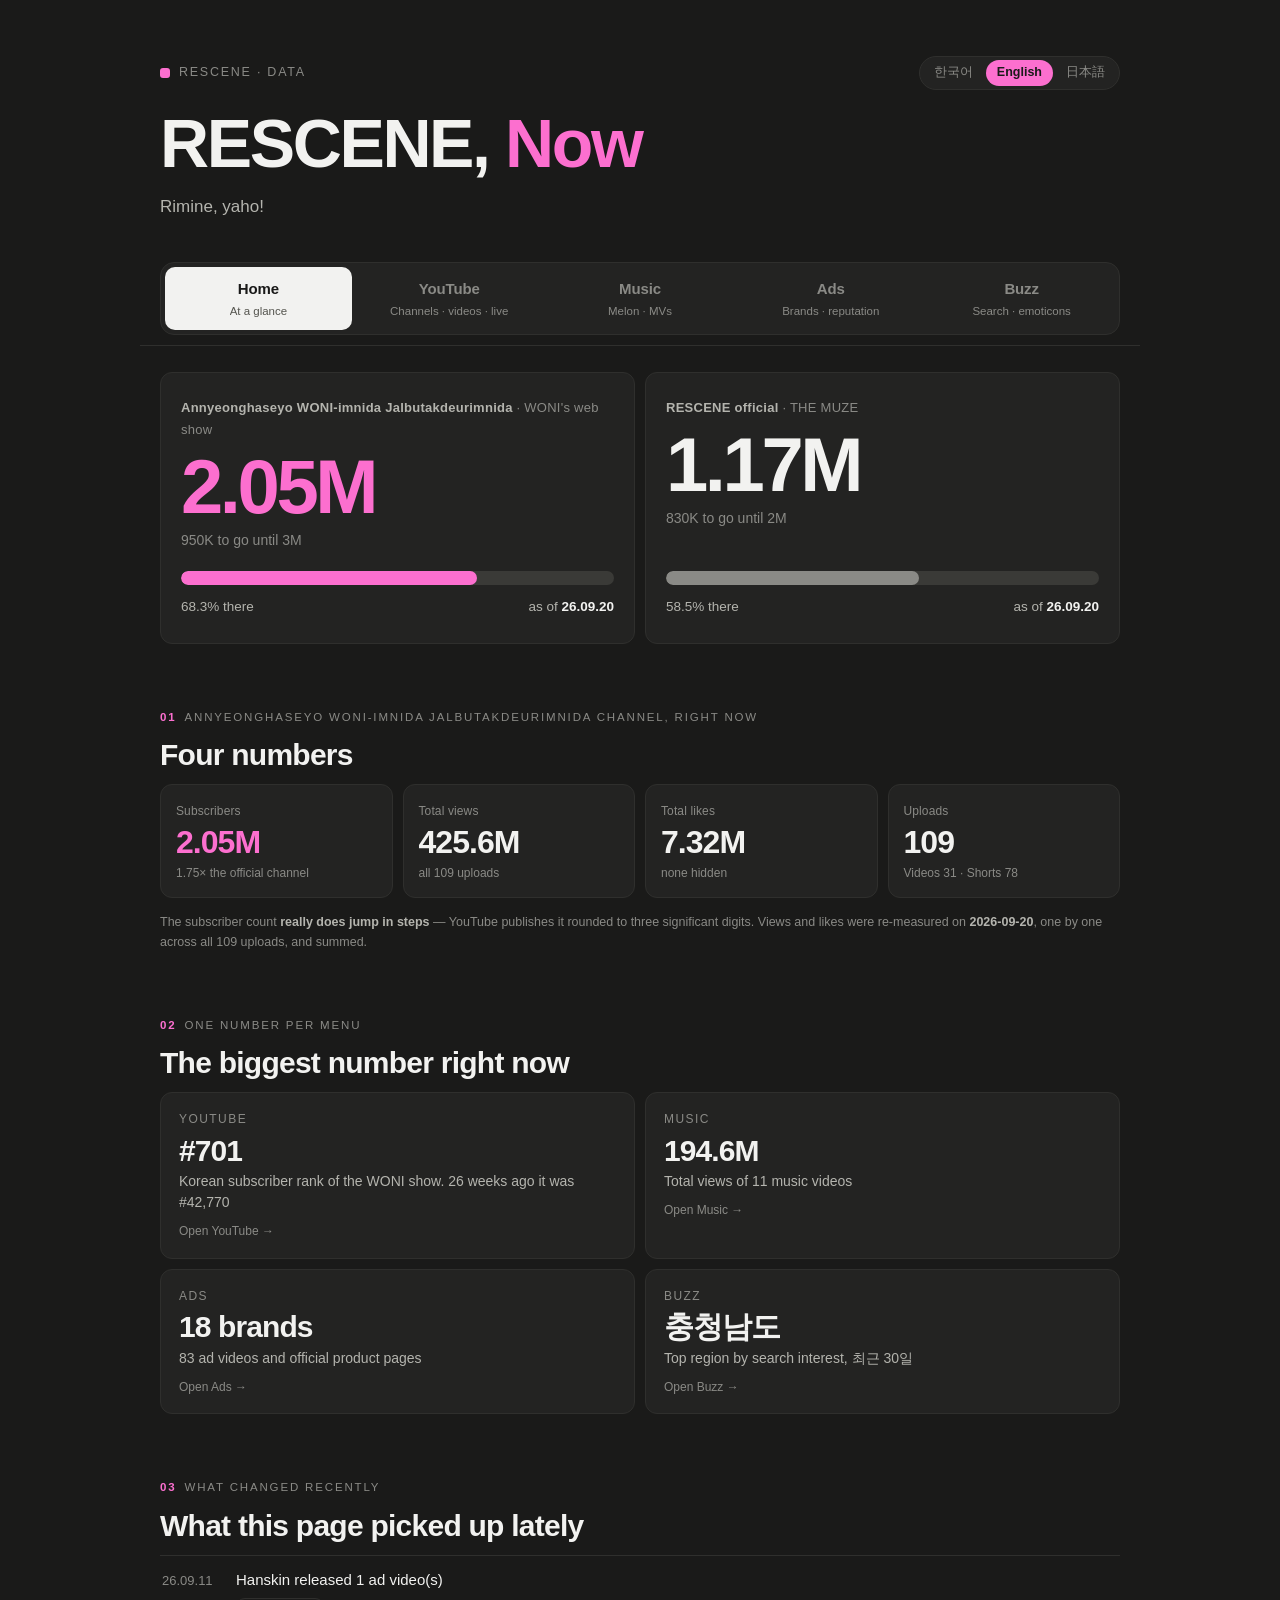
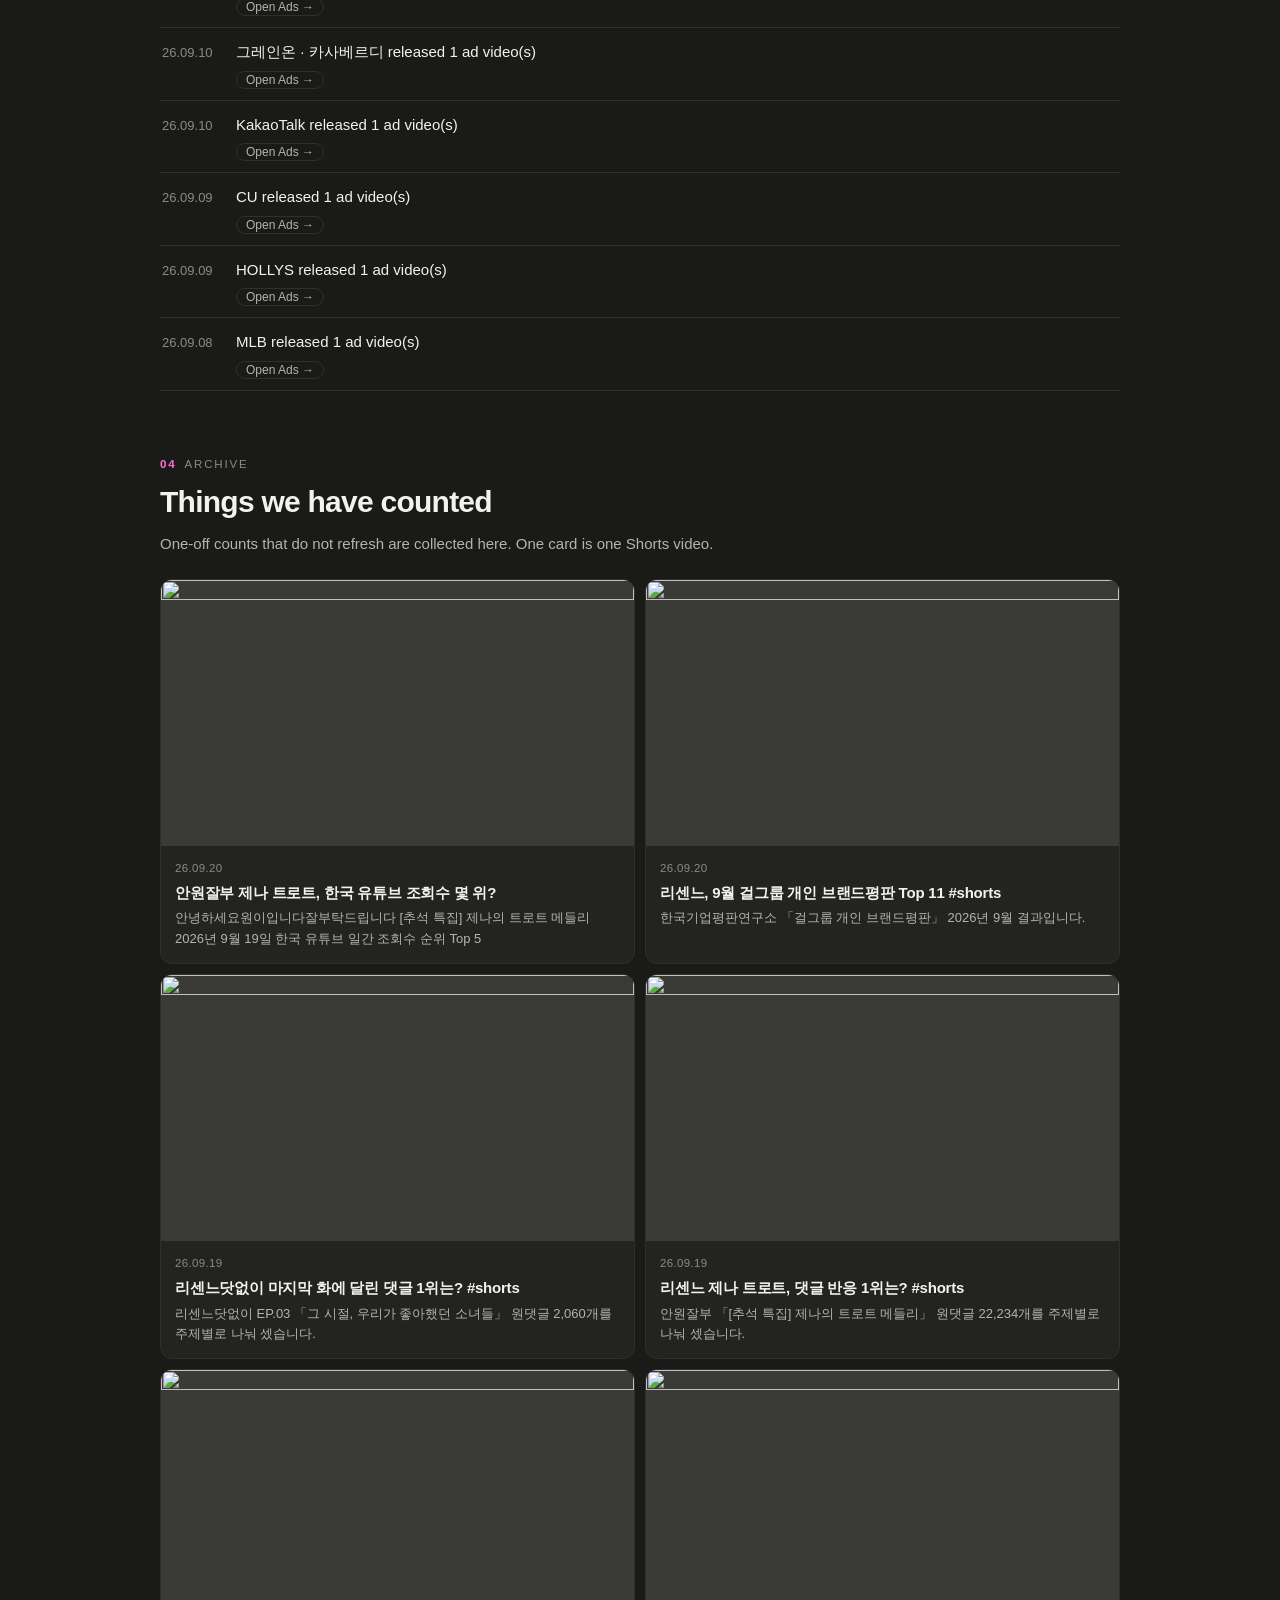
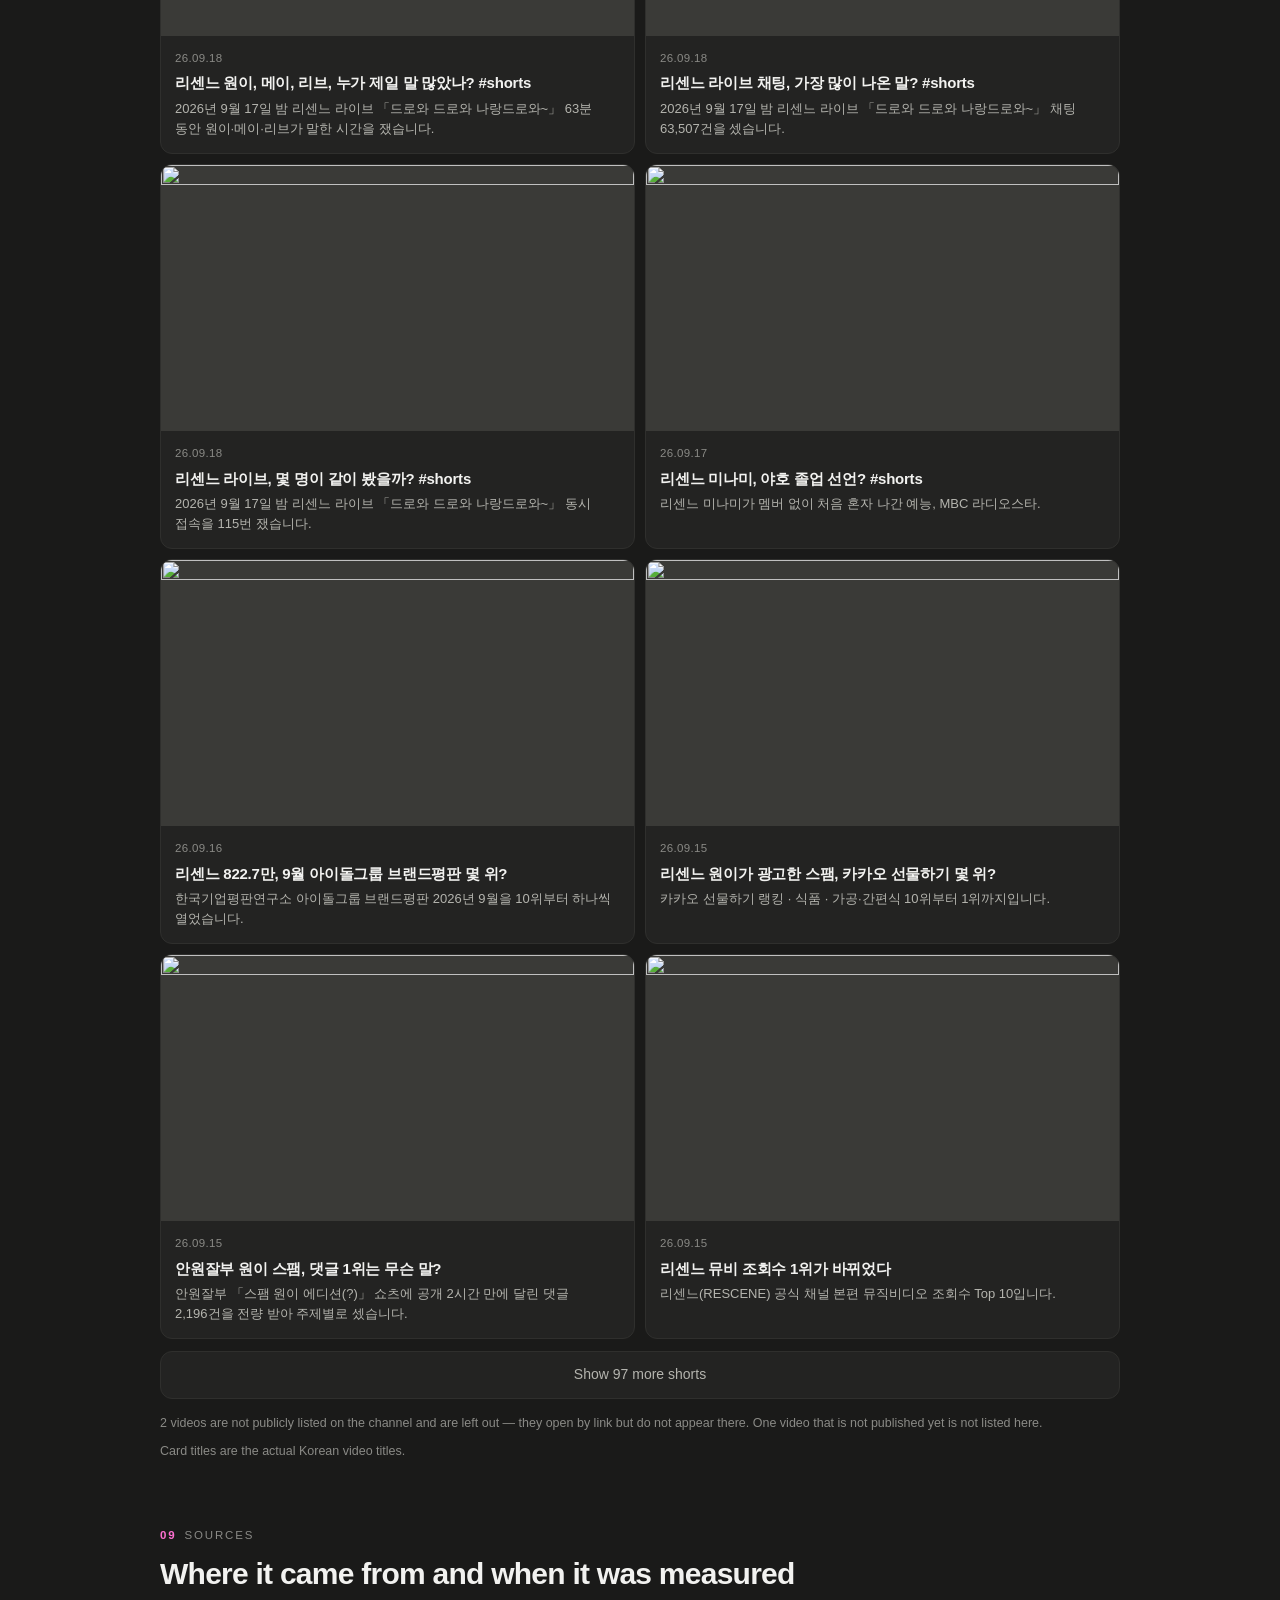
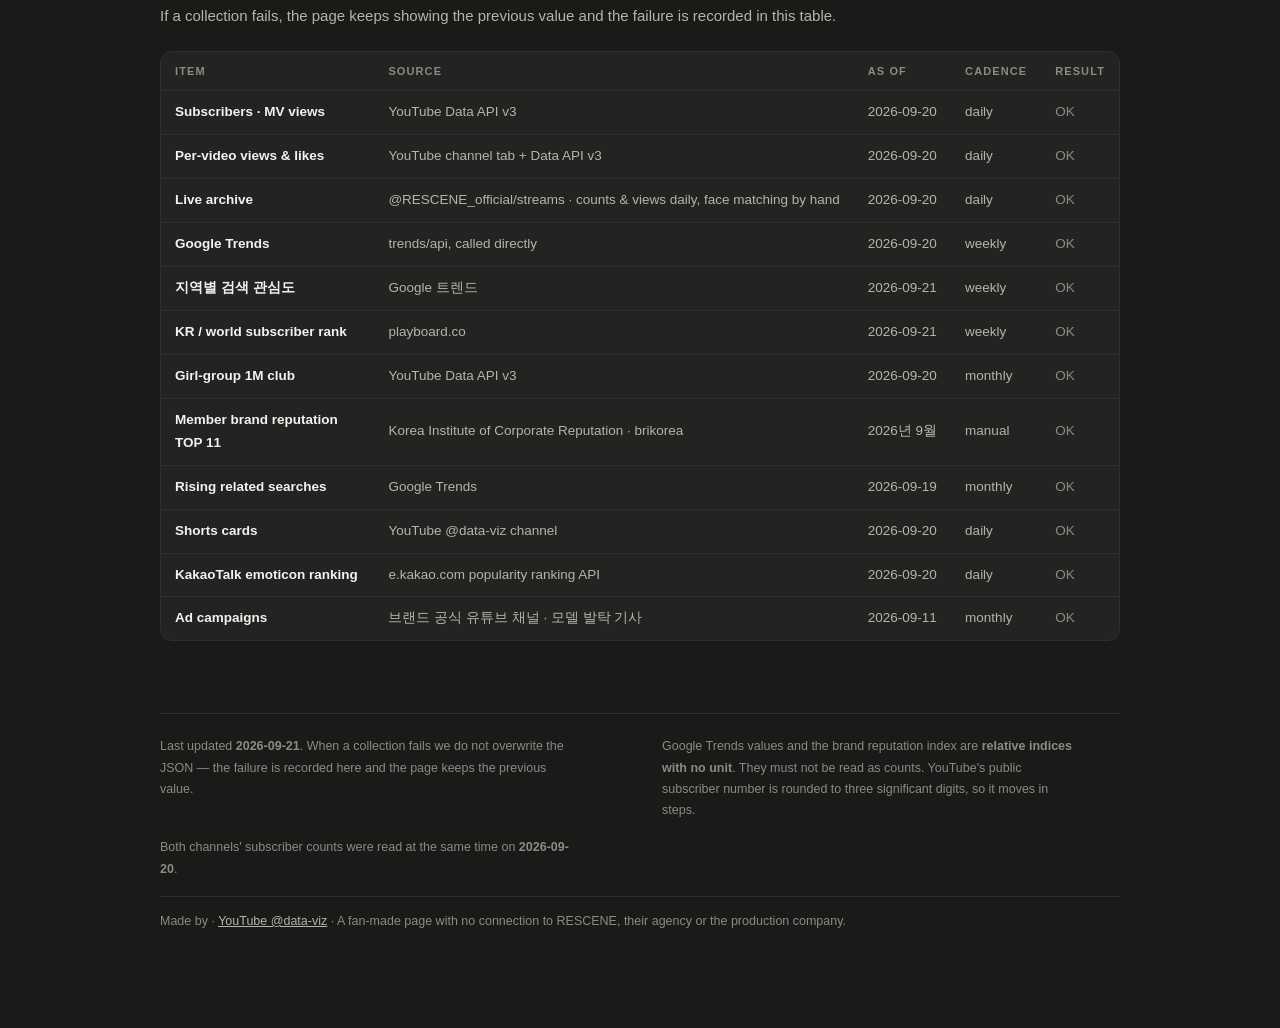
==== index.html @ b51dd613 "data: 구글 트렌드·관련검색어 갱신 · 개인 브랜드평판 9월 TOP 11 - trends 131주 (역주행 2026-05-03 ~ 09-20, 21주) · rank 한국 701" ====
<!doctype html>
<html lang="ko">
<head>
<meta charset="utf-8">
<meta name="viewport" content="width=device-width, initial-scale=1">
<title>리센느, 지금</title>
<!-- 링크로 공유될 때 보이는 카드. 주장을 적으면 무슨 페이지인지 모른다 —
     무엇을 보는 곳인지부터 적는다. -->
<meta name="description" content="리센느(RESCENE)의 유튜브·음원·광고·검색 수치를 매일 모아 보여주는 팬 제작 페이지입니다.">
<meta property="og:type" content="website">
<meta property="og:url" content="https://viztabviz-lab.github.io/rescene-now/">
<meta property="og:title" content="리센느, 지금">
<meta property="og:description" content="리센느(RESCENE)의 유튜브·음원·광고·검색 수치를 매일 모아 보여주는 팬 제작 페이지입니다.">
<meta name="twitter:card" content="summary">
<link rel="icon" href="data:image/svg+xml,%3Csvg xmlns='http://www.w3.org/2000/svg' viewBox='0 0 32 32'%3E%3Crect width='32' height='32' rx='7' fill='%231a1a19'/%3E%3Ccircle cx='16' cy='16' r='8' fill='%23fc6fcf'/%3E%3C/svg%3E">
<link rel="preconnect" href="https://cdn.jsdelivr.net">
<script src="lang.js"></script>
<link rel="stylesheet" href="https://cdn.jsdelivr.net/gh/orioncactus/pretendard@v1.3.9/dist/web/variable/pretendardvariable-dynamic-subset.min.css">
<style>
:root{
  --bg:#1a1a19;
  --surface:#232322;
  --line:#2f2f2d;
  --track:#3a3a37;
  --ink:#f2f2f0;
  --ink-2:#b4b4ae;
  --ink-3:#8a8a86;
  --pink:#fc6fcf;
  --pink-dim:#7d3a68;
  --warn:#e0a06a;
  --r:12px;
}
*{box-sizing:border-box}
html{-webkit-text-size-adjust:100%;text-size-adjust:100%}
body{
  margin:0;background:var(--bg);color:var(--ink);
  font-family:"Pretendard Variable",Pretendard,-apple-system,"Malgun Gothic",sans-serif;
  font-size:16px;line-height:1.7;word-break:keep-all;
  -webkit-font-smoothing:antialiased;
}
.num{font-variant-numeric:tabular-nums}
/* word-break:keep-all 은 한국어용이다 — 어절 안에서 안 꺾이게 한다.
   일본어는 낱말 사이에 띄어쓰기가 없어 그대로 두면 줄이 아예 안 꺾이고 칸을 넘는다. */
html[lang="ja"] body{word-break:normal;line-break:strict}
a{color:inherit}
:focus-visible{outline:2px solid var(--pink);outline-offset:3px;border-radius:6px}

.wrap{max-width:1000px;margin:0 auto;padding:0 20px 96px}
@media (max-width:420px){.wrap{padding:0 16px 80px}}

/* ── 머리 ── */
.top{padding:56px 0 0}
/* 방문 수가 붙어 좁은 화면에서 넘쳤다(360px 日本語 에서 9px). 자르지 말고 접는다 —
   넘치면 언어 단추가 아랫줄로 내려가 오른쪽에 붙는다. */
.brandline{display:flex;align-items:center;gap:9px;margin-bottom:18px;flex-wrap:wrap;row-gap:10px}
.brandline i{width:10px;height:10px;border-radius:3px;background:var(--pink);flex:none}
.brandline span{font-size:12.5px;letter-spacing:.14em;color:var(--ink-3);text-transform:uppercase}
/* 방문 수 — 브랜드 줄 오른쪽. 셀 수 없으면 아예 안 그린다(hidden). 0 을 보여주지 않는다. */
.brandline .visits{letter-spacing:0;text-transform:none;color:var(--ink-3)}
.brandline .visits::before{content:"·";margin:0 7px 0 3px;color:var(--line)}
/* 조회 수는 사람 수보다 한 칸 흐리게 — 무엇이 주인공인지 색으로 가른다.
   **여기에 --pink-dim 을 쓰지 말 것.** 보조 정보가 브랜드 강조처럼 읽혀
   주인공(방문자)보다 눈에 띈다. 강조는 올려서 만들지 말고 내려서 만든다.
   #6b6b66 은 --ink-3 와 --line 사이 — 배경 대비 3.2:1 로 작은 글씨도 읽힌다. */
.brandline .visits .views{color:#6b6b66}
.brandline .visits .views::before{content:"·";margin:0 6px;color:var(--line)}
/* 언어 단추 — 채널 탭(.seg)과 같은 모양이라 「고르는 것」으로 읽힌다 */
.langs{
  margin-left:auto;display:flex;background:var(--surface);border:1px solid var(--line);
  border-radius:999px;padding:3px;gap:2px;
}
.langs button{
  font:inherit;font-size:12.5px;cursor:pointer;color:var(--ink-3);background:none;border:0;
  border-radius:999px;padding:4px 11px;line-height:1.4;white-space:nowrap;letter-spacing:0;
  text-transform:none;
}
.langs button:hover{color:var(--ink-2)}
.langs button.on{background:var(--pink);color:#1a1a19;font-weight:700}
/* 원문 그대로 두는 목록 밑에 붙는 단서 */
.raw{font-size:12.5px;color:var(--ink-3);margin:8px 0 0}
h1{
  font-size:clamp(38px,10vw,68px);font-weight:800;letter-spacing:-.035em;
  line-height:1.05;margin:0 0 14px;
}
h1 em{font-style:normal;color:var(--pink)}
.top p{color:var(--ink-2);max-width:38ch;margin:0;font-size:clamp(15px,3.6vw,17px)}

/* ── 섹션 ── */
section{padding-top:64px;scroll-margin-top:96px}
/* 부제가 한 줄뿐이라 머리와 첫 카드 사이가 비어 보인다. 첫 섹션만 좁힌다. */
#s0{padding-top:26px}
.eyebrow{
  font-size:11.5px;letter-spacing:.16em;text-transform:uppercase;
  color:var(--ink-3);margin:0 0 8px;display:flex;gap:8px;align-items:center;
}
.eyebrow b{color:var(--pink);font-weight:600}
h2{
  font-size:clamp(22px,5.4vw,30px);font-weight:800;letter-spacing:-.025em;
  line-height:1.3;margin:0 0 10px;
}
/* 각주(.foot)와 같다 — 폭을 묶지 않는다. 52ch 로 두면 오른쪽 절반이 통째로 빈다.
   실측(1280px): 05 평판 2줄→1줄 · 04 이모티콘 3줄→2줄 · 09 출처 2줄→1줄.
   좁은 화면은 칸 자체가 좁아 그대로다. */
.sub{color:var(--ink-2);margin:0 0 22px;font-size:15px}
/* 각주에는 max-width 를 주지 않는다 — 칸을 다 쓴다.
   56ch 로 묶어 뒀더니 서너 줄로 접히고 오른쪽 절반이 통째로 비었다.
   **두 단(columns:2)으로도 해 봤는데 되돌렸다.** 크롬 균형기가 짧은 각주를 안 가른다 —
   07 검색어 각주(107자)는 왼쪽 단에 두 줄로 그대로 남고 오른쪽 단이 비어, 고치려던 문제가
   그대로 남았다. 여러 줄이 갈리면 읽는 차례도 ①③②④ 로 꼬여, 문단이 여럿인 발밑 글과 달리
   한 문단짜리 각주에는 맞지 않는다.
   실측(1280px): 07 검색어 3줄→1줄 · 06 클럽 6줄→3줄. 좁은 화면은 칸이 좁아 그대로다. */
.foot{color:var(--ink-3);font-size:12.5px;margin:14px 0 0;line-height:1.6}
.foot b{color:var(--ink-2);font-weight:600}

/* ── 00 게이지 ── */
.heroes{display:grid;gap:10px;align-items:stretch}
@media (min-width:760px){.heroes{grid-template-columns:1fr 1fr}}
.hero{
  background:var(--surface);border:1px solid var(--line);border-radius:var(--r);
  padding:24px 20px;display:flex;flex-direction:column;height:100%;
}
.hero .cap{font-size:13px;color:var(--ink-3);letter-spacing:.02em}
.hero .cap b{color:var(--ink-2);font-weight:600}
.hero .big{
  font-size:clamp(48px,13vw,76px);font-weight:800;letter-spacing:-.045em;
  line-height:1;margin:8px 0 4px;color:var(--pink);
}
.hero .of{font-size:14px;color:var(--ink-3);margin-bottom:18px}
.hero .grow{flex:1}
.gauge{height:14px;background:var(--track);border-radius:7px;overflow:hidden}
.gauge i{display:block;height:100%;background:var(--pink);border-radius:7px}
.hero .left{
  display:flex;justify-content:space-between;gap:12px;margin-top:11px;
  font-size:13.5px;color:var(--ink-2);
}
.hero .left b{color:var(--ink);font-weight:700}
/* 주인공만 색을 준다 — 나머지는 무채색으로 두어야 대비가 주장이 된다 */
.hero.sub .big{color:var(--ink)}
.hero.sub .gauge i{background:var(--ink-3)}
/* 고르지 않은 채널 카드는 눌러서 넘어갈 수 있다 */
.hero.pick{cursor:pointer}
.hero.pick:hover{border-color:var(--track)}

/* ── 01 타일 ── */
.tiles{display:grid;grid-template-columns:1fr 1fr;gap:10px}
@media (min-width:760px){.tiles{grid-template-columns:repeat(4,1fr)}}
.tile{
  background:var(--surface);border:1px solid var(--line);border-radius:var(--r);
  padding:16px 15px 13px;display:flex;flex-direction:column;gap:2px;min-width:0;
}
.tile .k{font-size:12px;color:var(--ink-3);letter-spacing:.01em}
.tile .v{font-size:clamp(25px,7vw,32px);font-weight:800;letter-spacing:-.03em;line-height:1.15}
/* 나라말마다 값의 길이가 다르다 — 「4,000원」은 짧아도 「4,000ウォン」은 칸을 넘는다.
   글자 수가 많은 값만 한 단계 줄인다. 줄바꿈으로 넘기면 숫자가 두 줄로 갈려 못 읽는다. */
.tile .v.long{font-size:clamp(19px,5vw,24px)}
.tile.on .v{color:var(--pink)}
.tile .d{font-size:12px;color:var(--ink-3);margin-top:1px}

/* ── 차트 공통 ── */
.chart{
  background:var(--surface);border:1px solid var(--line);border-radius:var(--r);
  padding:18px 16px 14px;position:relative;
}
.chart svg{display:block;width:100%;height:auto;overflow:visible}
.legend{display:flex;flex-wrap:wrap;gap:14px;margin:0 0 14px;font-size:12.5px;color:var(--ink-2)}
.legend span{display:flex;align-items:center;gap:6px}
.legend i{width:11px;height:11px;border-radius:3px;flex:none}
.legend i.line{height:3px;border-radius:2px;width:16px}
.scalenote{font-size:12px;color:var(--ink-3);margin:0 0 12px;padding-left:9px;border-left:2px solid var(--pink)}

.tip{
  position:absolute;pointer-events:none;opacity:0;transition:opacity .1s;
  background:#0e0e0d;border:1px solid var(--track);border-radius:8px;
  padding:7px 10px;font-size:12.5px;line-height:1.45;white-space:nowrap;z-index:5;
  transform:translate(-50%,-115%);
}
.tip b{color:var(--pink)}
.tip.show{opacity:1}

/* ── 막대 목록 ── */
.rows{display:flex;flex-direction:column;gap:2px}
.row{
  display:grid;grid-template-columns:auto 1fr auto;gap:11px;align-items:center;
  padding:7px 4px;border-radius:8px;text-decoration:none;min-width:0;
}
.row:hover{background:#ffffff08}
.row .rk{
  font-size:12px;color:var(--ink-3);width:20px;text-align:right;font-weight:600;flex:none;
}
.row .mid{min-width:0}
.row .nm{
  font-size:14.5px;color:var(--ink-2);white-space:nowrap;overflow:hidden;
  text-overflow:ellipsis;margin-bottom:5px;
}
.row.on .nm{color:var(--ink);font-weight:700}
.row.on .rk{color:var(--pink)}
.bar{height:9px;background:var(--track);border-radius:4px;overflow:hidden}
.bar i{display:block;height:100%;background:var(--ink-3);border-radius:4px}
.row.on .bar i{background:var(--pink)}
.row .val{font-size:13.5px;color:var(--ink-2);white-space:nowrap;font-weight:600}
.row.on .val{color:var(--ink)}
.row .thumb{
  /* 옆 글줄 높이에 맞춘다. 52x30 으로 박아 두었더니 세 줄짜리 영상 랭킹(글줄 61px) 옆에서
     절반밖에 안 됐다. 높이를 주고 16:9 로 폭을 낸다.
     align-self:stretch 는 쓰지 말 것 — 줄 높이가 정해져 있지 않아 그림이 제 원본 크기
     (320x180)로 커지고, 그만큼 줄이 다시 커진다. 실제로 그렇게 터졌다. */
  height:40px;width:auto;aspect-ratio:16/9;
  border-radius:6px;object-fit:cover;flex:none;background:var(--track);
}
.row.vid .thumb{height:61px}      /* 이름 · 막대 · 메타 세 줄 */
@media (max-width:520px){.row.vid .thumb{height:52px}}   /* 좁은 화면에서는 글자 자리를 남긴다 */
.row.mv{grid-template-columns:auto auto 1fr auto}

/* ── 06 문턱 ── */
.club{display:flex;flex-direction:column;gap:1px}
.club .cr{
  display:grid;grid-template-columns:34px 1fr auto;gap:12px;align-items:baseline;
  padding:7px 8px;border-radius:7px;font-size:14.5px;
}
.club .cr .r{font-size:12.5px;color:var(--ink-3);text-align:right;font-weight:600}
.club .cr .g{color:var(--ink-2);white-space:nowrap;overflow:hidden;text-overflow:ellipsis}
.club .cr .s{color:var(--ink-2);font-weight:600;font-size:13.5px}
.club .cr.me{background:#fc6fcf14;border:1px solid var(--pink)}
.club .cr.me .r,.club .cr.me .g,.club .cr.me .s{color:var(--pink)}
.club .cr.me .g{font-weight:700}
.threshold{
  display:flex;align-items:center;gap:11px;margin:9px 2px;
  font-size:12px;color:var(--ink-3);letter-spacing:.06em;
}
.threshold::before,.threshold::after{content:"";flex:1;border-top:1px dashed var(--track)}
.gap{
  text-align:center;color:var(--ink-3);font-size:12px;padding:6px 0;letter-spacing:.2em;
}

/* ── 07 낱말 ── */
.two{display:grid;gap:14px}
@media (min-width:700px){.two{grid-template-columns:1fr 1fr}}
.pane{
  background:var(--surface);border:1px solid var(--line);border-radius:var(--r);padding:16px 15px;
}
.pane h3{font-size:14px;margin:0 0 3px;font-weight:700;letter-spacing:-.01em}
.pane .when{font-size:11.5px;color:var(--ink-3);margin:0 0 13px;letter-spacing:.02em}
.chips{display:flex;flex-wrap:wrap;gap:6px}
.chip{
  font-size:13px;border:1px solid var(--line);background:#ffffff06;
  border-radius:999px;padding:4px 11px;color:var(--ink-3);
}
.chip.on{border-color:var(--pink);color:var(--pink);background:#fc6fcf12;font-weight:600}
.tally{
  margin-top:14px;padding-top:12px;border-top:1px solid var(--line);
  font-size:13px;color:var(--ink-2);
}
.tally b{color:var(--pink);font-weight:700}

/* ── 08 카드 ── */
.cards{display:grid;grid-template-columns:1fr;gap:10px}
@media (min-width:620px){.cards{grid-template-columns:1fr 1fr}}
.card{
  background:var(--surface);border:1px solid var(--line);border-radius:var(--r);
  overflow:hidden;text-decoration:none;display:flex;flex-direction:column;
}
.card:hover{border-color:var(--track)}
.card img{width:100%;aspect-ratio:16/9;object-fit:cover;display:block;background:var(--track)}
.card .body{padding:13px 14px 14px;display:flex;flex-direction:column;gap:5px;flex:1}
.card .n{font-size:11.5px;color:var(--ink-3);letter-spacing:.03em}
.card .t{font-size:15px;font-weight:700;letter-spacing:-.015em;line-height:1.35}
.card .c{font-size:13px;color:var(--ink-2);line-height:1.55;flex:1}
.card .m{font-size:12.5px;color:var(--pink);font-weight:700;letter-spacing:.01em}
.card.soon{border-style:dashed}
.card.soon .n{color:var(--warn)}
.card .ph{
  aspect-ratio:16/9;display:grid;place-items:center;
  background:repeating-linear-gradient(135deg,#2a2a28 0 8px,#232322 8px 16px);
  color:var(--ink-3);font-size:12.5px;letter-spacing:.04em;
}

/* ── 09 표 ── */
.tablewrap{
  overflow-x:auto;background:var(--surface);border:1px solid var(--line);border-radius:var(--r);
}
table{border-collapse:collapse;width:100%;font-size:13.5px;min-width:560px}
th,td{text-align:left;padding:10px 14px;border-bottom:1px solid var(--line);white-space:nowrap}
th{font-size:11px;letter-spacing:.1em;text-transform:uppercase;color:var(--ink-3);font-weight:600}
td{color:var(--ink-2)}
td:first-child{color:var(--ink);font-weight:600;white-space:normal}
tbody tr:last-child td{border-bottom:0}
.ok{color:var(--ink-3)}
.bad{color:var(--warn);font-weight:600}

details{margin-top:12px;font-size:13px;color:var(--ink-3)}
summary{cursor:pointer;padding:5px 0;color:var(--ink-3)}
summary:hover{color:var(--ink-2)}
details table{min-width:0;font-size:12.5px;margin-top:6px}
details td,details th{padding:5px 12px 5px 0;border-bottom:1px solid var(--line)}

/* ── 채널 전환 ── */
.chtabs{
  position:sticky;top:0;z-index:20;display:grid;grid-template-columns:1fr 1fr;gap:8px;
  padding:12px 0 10px;margin-top:22px;background:var(--bg);
  box-shadow:0 10px 18px -12px var(--bg);
}
.chtab{
  font:inherit;text-align:left;cursor:pointer;color:var(--ink-3);
  background:var(--surface);border:1px solid var(--line);border-radius:var(--r);
  padding:11px 14px;line-height:1.25;display:flex;flex-direction:column;gap:2px;
  transition:border-color .12s,color .12s;
}
.chtab b{font-size:15px;font-weight:700;letter-spacing:-.01em}
.chtab small{font-size:11.5px;color:var(--ink-3);letter-spacing:.02em}
.chtab:hover{border-color:var(--track);color:var(--ink-2)}
/* 고른 채널만 색을 준다 — 그 대비가 「지금 무엇을 보고 있나」를 말한다 */
.chtab[aria-pressed="true"]{border-color:var(--pink);background:#fc6fcf12;color:var(--pink)}
.chtab[aria-pressed="true"] small{color:var(--pink)}

/* ── 조작 줄 ── */
.controls{display:flex;flex-wrap:wrap;gap:8px;margin:0 0 16px}
.seg{
  display:flex;background:var(--surface);border:1px solid var(--line);
  border-radius:999px;padding:3px;gap:2px;
}
.seg button{
  font:inherit;font-size:13px;cursor:pointer;color:var(--ink-3);background:none;border:0;
  border-radius:999px;padding:5px 13px;line-height:1.4;white-space:nowrap;
}
.seg button:hover{color:var(--ink-2)}
.seg button.on{background:var(--pink);color:#1a1a19;font-weight:700}
.seg button[hidden]{display:none}

/* ── 라이브 아카이브 ── */
.subhead{font-size:17px;font-weight:700;letter-spacing:-.015em;margin:34px 0 6px}
.pane{position:relative}                 /* 툴팁이 이 안에서 자리를 잡는다 */
.row.mem{grid-template-columns:58px 1fr auto}
.row .who{font-size:14.5px;color:var(--ink);font-weight:700}
/* 누적 막대 — 단독은 제 색, 함께는 무채색. 색이 곧 범례다 */
.bar.stack{display:flex;gap:0}
.bar.stack i{border-radius:0}
.bar.stack i:first-child{border-radius:4px 0 0 4px}
.bar.stack i:last-child{border-radius:0 4px 4px 0}
.bar.stack i.solo{background:var(--pink)}
.bar.stack i.with{background:var(--ink-3)}
.bar.stack i.rest{background:transparent}
.gtxt{fill:var(--ink-3);font-size:11px}

/* ── 공통 구역 가름줄 ── */
.split{
  display:flex;align-items:center;gap:12px;margin:82px 0 0;
  font-size:11.5px;letter-spacing:.16em;text-transform:uppercase;color:var(--ink-3);
}
.split::before,.split::after{content:"";flex:1;border-top:1px solid var(--line)}
.split + section{padding-top:34px}

/* ── 영상 랭킹 줄 ── */
.row.vid{grid-template-columns:auto auto 1fr auto}
/* 좁은 화면에서는 잘라내지 말고 접는다 — 잘리면 좋아요 값이 통째로 사라진다 */
.row .meta{font-size:11.5px;color:var(--ink-3);margin-top:5px;line-height:1.5}
.row .meta b{color:var(--ink-2);font-weight:600}
.empty{color:var(--ink-3);font-size:13.5px;padding:18px 4px}

footer{
  margin-top:72px;padding-top:22px;border-top:1px solid var(--line);
  font-size:12.5px;color:var(--ink-3);line-height:1.7;
  display:flex;flex-direction:column;gap:14px;
}
footer a{color:var(--ink-2)}
footer p{max-width:60ch;margin:0}
/* 한 줄은 60ch 를 넘기지 않는다(길면 눈이 다음 줄을 못 찾는다). 그래서 넓은 화면에서는
   폭을 늘리는 대신 두 단으로 편다 — 안 그러면 오른쪽 절반이 통째로 빈다. */
@media (min-width:820px){
  footer{display:grid;grid-template-columns:1fr 1fr;gap:16px 44px;align-items:start}
  footer p:last-child{
    grid-column:1 / -1;max-width:none;
    padding-top:14px;border-top:1px solid var(--line);
  }
}
.err{
  background:#2a1f1a;border:1px solid var(--warn);border-radius:var(--r);
  padding:16px 18px;color:var(--warn);font-size:14px;margin-top:40px;
}
.err code{background:#00000040;padding:2px 6px;border-radius:4px;font-size:13px}
@media (prefers-reduced-motion:reduce){*{transition:none!important}}
</style>
<style>
/* ── 개편 미리보기 — 탭 · 광고 (scripts/개편_스타일.css) ──────────────
   색·글꼴·모서리는 위 스타일의 변수를 그대로 쓴다. 여기서 새로 정하지 않는다. */

/* 미리보기 띠 — 실제 페이지와 헷갈리지 않게 */

/* 주 메뉴 */
.tabs{position:sticky;top:0;z-index:6;background:var(--bg);margin:30px -20px 0;padding:10px 20px;border-bottom:1px solid var(--line)}
@media (max-width:420px){.tabs{margin-inline:-16px;padding-inline:16px}}
.tabs .row{display:grid;grid-template-columns:repeat(5,minmax(0,1fr));gap:4px;background:var(--surface);border:1px solid var(--line);border-radius:14px;padding:4px}
.tab{border:0;background:none;cursor:pointer;border-radius:10px;padding:9px 6px 8px;display:flex;flex-direction:column;align-items:center;gap:1px;color:var(--ink-3);min-width:0;font:inherit}
.tab b{font-size:15px;font-weight:700;letter-spacing:-.01em;white-space:nowrap}
.tab small{font-size:11.5px;white-space:nowrap;overflow:hidden;text-overflow:ellipsis;max-width:100%}
.tab:hover{color:var(--ink-2)}
.tab[aria-selected="true"]{background:var(--ink);color:#1a1a19}
.tab[aria-selected="true"] small{color:#55554f}
@media (max-width:620px){.tab small{display:none}.tab b{font-size:14px}.tab{padding:9px 2px}}
.tabpane[hidden]{display:none}
.tabpane .chtabs{position:static;margin-top:22px}

/* 홈 — 메뉴마다 숫자 하나 */
.digest{display:grid;gap:10px;grid-template-columns:1fr}
@media (min-width:640px){.digest{grid-template-columns:1fr 1fr}}
.dg{text-align:left;cursor:pointer;background:var(--surface);border:1px solid var(--line);border-radius:var(--r);padding:16px 18px;display:flex;flex-direction:column;gap:2px;font:inherit;color:inherit}
.dg:hover{border-color:#44443f}
.dg .t{font-size:12px;letter-spacing:.12em;color:var(--ink-3);text-transform:uppercase}
.dg .v{font-size:30px;font-weight:800;letter-spacing:-.03em;line-height:1.25;color:var(--ink);font-variant-numeric:tabular-nums}
.dg .d{font-size:14px;color:var(--ink-2);line-height:1.5}
.dg .w{font-size:12px;color:var(--ink-3);margin-top:6px}

/* 홈 — 최근 바뀐 것 */
.feed{list-style:none;margin:0;padding:0;border-top:1px solid var(--line)}
.feed li{display:grid;grid-template-columns:62px 1fr;gap:6px 12px;padding:11px 2px;border-bottom:1px solid var(--line);align-items:baseline}
.feed .dt{font-size:13px;color:var(--ink-3);font-variant-numeric:tabular-nums}
.feed .tx{font-size:15px}
.feed .go{grid-column:2;justify-self:start;font-size:12px;color:var(--ink-2);border:1px solid var(--line);border-radius:999px;padding:1px 9px;background:none;cursor:pointer;font-family:inherit}
.feed .go:hover{border-color:var(--ink-3)}

/* 홈 — 쇼츠 줄 */
.strip{display:grid;grid-auto-flow:column;grid-auto-columns:minmax(180px,1fr);gap:10px;overflow-x:auto;padding-bottom:6px;scroll-snap-type:x proximity}
.strip a{text-decoration:none;scroll-snap-align:start;display:flex;flex-direction:column;gap:6px}
.strip img{width:100%;aspect-ratio:16/9;object-fit:cover;border-radius:8px;display:block;background:var(--track)}
.strip span{font-size:13px;line-height:1.45;color:var(--ink-2);display:-webkit-box;-webkit-line-clamp:2;-webkit-box-orient:vertical;overflow:hidden}
.strip small{font-size:11.5px;color:var(--ink-3)}
.strip a:hover span{color:var(--ink)}

/* 광고 카드 */
.ads{display:grid;gap:12px;grid-template-columns:1fr;margin-top:16px}
@media (min-width:640px){.ads{grid-template-columns:1fr 1fr}}
@media (min-width:920px){.ads{grid-template-columns:1fr 1fr 1fr}}
.ad{background:var(--surface);border:1px solid var(--line);border-radius:var(--r);overflow:hidden;display:flex;flex-direction:column}
.adthumb{position:relative;display:block;aspect-ratio:16/9;background:var(--track)}
.adthumb img{width:100%;height:100%;object-fit:cover;display:block}
.adthumb .pl{position:absolute;left:10px;bottom:10px;font-size:12px;font-weight:700;background:rgba(26,26,25,.82);color:var(--ink);border-radius:999px;padding:3px 10px 3px 8px}
.adthumb .pl::before{content:"\25B6";color:var(--pink);margin-right:5px;font-size:10px}
.adthumb.noimg{display:flex;align-items:center;justify-content:center;font-size:26px;font-weight:800;letter-spacing:-.03em;color:var(--ink-3);text-align:center;padding:0 12px}
.ad .more{display:grid;grid-template-columns:repeat(4,minmax(0,1fr));gap:4px;padding:4px 4px 0}
.ad .more a{display:block;aspect-ratio:16/9;border-radius:4px;overflow:hidden}
.ad .more img{width:100%;height:100%;object-fit:cover;display:block}
/* 빈 칸 — 영상이 적은 카드도 같은 높이를 차지해 브랜드 이름 줄이 맞는다 */
.ad .more .slot{aspect-ratio:16/9;border-radius:4px}
.ad .bd{padding:14px 16px 16px;display:flex;flex-direction:column;gap:8px;flex:1}
.nmrow{display:flex;justify-content:space-between;align-items:baseline;gap:10px}
.nmrow b{font-size:19px;font-weight:800;letter-spacing:-.02em}
.nmrow span{font-size:12.5px;color:var(--ink-3);text-align:right}
.mem{display:flex;flex-wrap:wrap;gap:4px}
.mem i{font-style:normal;font-size:12px;border:1px solid var(--pink-dim);color:var(--pink);border-radius:999px;padding:1px 9px}
.mem i.all{background:var(--pink);color:#1a1a19;border-color:var(--pink);font-weight:700}
.mem i.unk{border-color:var(--line);color:var(--ink-3)}
.lk{display:flex;flex-wrap:wrap;gap:6px;margin-top:auto;padding-top:4px}
.lk a{font-size:13px;text-decoration:none;border:1px solid var(--line);border-radius:8px;padding:6px 11px;color:var(--ink);background:var(--bg)}
.lk a:hover{border-color:var(--ink-3)}
.lk a.yt::before{content:"";display:inline-block;width:9px;height:9px;border-radius:2px;background:#e8453c;margin-right:6px;vertical-align:0}
.lk a.shop::after{content:" \2192";color:var(--ink-3)}
.lk .off{font-size:12.5px;color:var(--ink-3);padding:6px 2px}

/* 아카이브 접기 — 홈 첫 화면이 카드 여든 장으로 길어지지 않게 */
.cards.fold > *:nth-child(n+13){display:none}
.morecards{display:block;width:100%;margin-top:12px;padding:11px 16px;font:inherit;font-size:14px;
  cursor:pointer;color:var(--ink-2);background:var(--surface);border:1px solid var(--line);border-radius:var(--r)}
.morecards:hover{color:var(--ink);border-color:var(--ink-3)}

</style>
</head>
<body>
<div class="wrap">

<header class="top">
  <div class="brandline"><i></i><span>Rescene · Data</span><span class="visits" id="visits" hidden></span>
    <div class="langs" id="langs" role="group" data-i18n-aria="hdr.langlabel" aria-label="언어 고르기">
      <button type="button" data-lang="ko">한국어</button><button type="button" data-lang="en">English</button><button type="button" data-lang="ja">日本語</button>
    </div>
  </div>
  <h1><span data-i18n="hdr.title1">리센느, </span><em data-i18n="hdr.title2">지금</em></h1>
  <p data-i18n="hdr.tagline">리마인 야호!</p>
</header>

<main id="main" hidden>

<nav class="tabs" id="tabs" data-i18n-aria="tab.nav" aria-label="메뉴">
  <div class="row" role="tablist">
    <button type="button" class="tab" role="tab" data-tab="home" aria-selected="true"><b data-i18n="tab.home">홈</b><small data-i18n="tab.home.sub">한눈에</small></button>
    <button type="button" class="tab" role="tab" data-tab="youtube" aria-selected="false" tabindex="-1"><b data-i18n="tab.youtube">유튜브</b><small data-i18n="tab.youtube.sub">채널 · 영상 · 라이브</small></button>
    <button type="button" class="tab" role="tab" data-tab="music" aria-selected="false" tabindex="-1"><b data-i18n="tab.music">음원</b><small data-i18n="tab.music.sub">멜론 · MV</small></button>
    <button type="button" class="tab" role="tab" data-tab="ad" aria-selected="false" tabindex="-1"><b data-i18n="tab.ad">광고</b><small data-i18n="tab.ad.sub">브랜드 · 평판</small></button>
    <button type="button" class="tab" role="tab" data-tab="buzz" aria-selected="false" tabindex="-1"><b data-i18n="tab.buzz">화제</b><small data-i18n="tab.buzz.sub">검색 · 이모티콘</small></button>
  </div>
</nav>
<div class="tabpane" data-tab="home" role="tabpanel">
<section id="s0">
    <div class="heroes" id="hero"></div>
  </section>

  
<section id="s1">
    <p class="eyebrow"><b>01</b> <span id="s1-eye">지금 이 순간</span></p>
    <h2 id="s1-h" data-i18n="s1.h">네 개의 숫자</h2>
    <div class="tiles" id="tiles"></div>
    <p class="foot" id="tiles-foot"></p>
  </section>

  

<section id="nh1">
  <p class="eyebrow"><b>03</b> <span data-i18n="home.dg.eye">메뉴마다 하나씩</span></p>
  <h2 data-i18n="home.dg.h">지금 가장 큰 숫자</h2>
  <div class="digest" id="nh-digest"></div>
</section>

<section id="nh2">
  <p class="eyebrow"><b>04</b> <span data-i18n="home.feed.eye">최근 바뀐 것</span></p>
  <h2 data-i18n="home.feed.h">이 페이지가 최근에 받은 것</h2>
  <ul class="feed" id="nh-feed"></ul>
</section>


<section id="s8">
    <p class="eyebrow"><b>08</b> <span data-i18n="s8.eye">아카이브</span></p>
    <h2 data-i18n="s8.h">우리가 세어 본 것들</h2>
    <p class="sub" id="s8-sub"></p>
    <div class="cards" id="s8-cards"></div>
    <p class="foot" id="s8-hidden" hidden></p>
    <p class="raw" data-i18n="s8.kornote" hidden></p>
  </section>

  
</div>
<div class="tabpane" data-tab="youtube" role="tabpanel" hidden>
<nav class="chtabs" id="chtabs" role="group" data-i18n-aria="tab.group" aria-label="채널 고르기">
    <!-- 순서는 아래 게이지 카드와 같아야 한다. 어긋나면 왼쪽 탭을 눌렀는데
         오른쪽 카드가 켜지는 것처럼 읽힌다. -->
    <button type="button" class="chtab" data-ch="안원잘부" aria-pressed="true">
      <b data-i18n="tab.anw">안원잘부</b><small data-i18n="tab.anw.sub">원이 웹예능 · 솔파스튜디오</small>
    </button>
    <button type="button" class="chtab" data-ch="리센느" aria-pressed="false">
      <b data-i18n="tab.res">RESCENE</b><small data-i18n="tab.res.sub">리센느 공식 채널 · THE MUZE</small>
    </button>
  </nav>

  
<section id="s3" data-ch="안원잘부">
    <p class="eyebrow"><b>02</b> <span data-i18n="s3.eye">안원잘부 구독자 순위</span></p>
    <h2 id="s3-h">27주 동안 한 번도 내려가지 않았다</h2>   <!-- 자리표시자 · 그리기_rank 가 다시 쓴다 -->
    <p class="sub" id="s3-sub"></p>
    <div class="chart">
      <p class="scalenote" data-i18n="s3.scalenote">세로축은 한국 구독자 순위다.</p>
      <div id="s3-chart"></div>
    </div>
    <p class="foot" id="s3-foot"></p>
  </section>

  
<section id="s10" data-ch="리센느">
    <p class="eyebrow"><b>04</b> <span data-i18n="s10.eye">라이브 아카이브</span></p>
    <h2>2년 5개월, 207번의 라이브</h2>   <!-- 자리표시자 · 그리기_streams 가 다시 쓴다 -->
    <p class="sub" id="s10-sub"></p>
    <div class="tiles" id="s10-tiles"></div>

    <div class="chart" style="margin-top:14px">
      <p class="scalenote" id="s10-month-note"></p>
      <div id="s10-month"></div>
    </div>

    <div class="two" style="margin-top:14px">
      <div class="pane">
        <h3 data-i18n="s10.hour.h">시작 시각 (KST)</h3>
        <p class="when" id="s10-hour-cap"></p>
        <div id="s10-hour"></div>
      </div>
      <div class="pane">
        <h3 data-i18n="s10.dow.h">요일</h3>
        <p class="when" id="s10-dow-cap"></p>
        <div id="s10-dow"></div>
      </div>
    </div>

    <div class="chart" style="margin-top:14px">
      <p class="scalenote" id="s10-dur-note"></p>
      <div id="s10-dur"></div>
    </div>

    <h3 class="subhead" data-i18n="s10.mem.h">누가 나오나</h3>
    <p class="sub" id="s10-mem-sub"></p>
    <div class="legend">
      <span><i style="background:var(--pink)"></i><span data-i18n="s10.mem.solo">혼자 켠 방송</span></span>
      <span><i style="background:var(--ink-3)"></i><span data-i18n="s10.mem.with">둘 이상 함께</span></span>
    </div>
    <div class="rows" id="s10-mem"></div>
    <p class="foot" id="s10-mem-foot"></p>

    <h3 class="subhead" data-i18n="s10.combo.h">자주 붙는 조합</h3>
    <p class="sub" id="s10-combo-sub"></p>
    <div class="tablewrap">
      <table>
        <thead><tr><th data-i18n="s10.combo.th1">출연 (추정)</th><th class="num" data-i18n="s10.combo.th2">편수</th><th class="num" data-i18n="s10.combo.th3">평균 조회수</th></tr></thead>
        <tbody id="s10-combo"></tbody>
      </table>
    </div>

    <h3 class="subhead" data-i18n="s10.view.h">월별 평균 조회수</h3>
    <p class="sub" id="s10-view-sub"></p>
    <div class="chart">
      <p class="scalenote" data-i18n-html="s10.view.note">라이브 한 편이 받는 평균 조회수다.</p>
      <div id="s10-view"></div>
    </div>
    <p class="foot" id="s10-foot"></p>
  </section>

  
<section id="sv">
    <p class="eyebrow"><b>03</b> <span data-i18n="sv.eye">영상 랭킹</span></p>
    <h2 id="sv-h">조회수 상위 20편</h2>
    <p class="sub" id="sv-sub"></p>
    <div class="controls">
      <div class="seg" id="sv-metric" role="group" data-i18n-aria="sv.metric" aria-label="무엇으로 줄 세울까">
        <button type="button" data-v="조회수" data-word class="on">조회수</button><button type="button" data-v="좋아요" data-word>좋아요</button>
      </div>
      <div class="seg" id="sv-kind" role="group" data-i18n-aria="sv.kind" aria-label="형식">
        <button type="button" data-v="전체" data-word class="on">전체</button><button type="button" data-v="영상" data-word>영상</button><button type="button" data-v="쇼츠" data-word>쇼츠</button><button type="button" data-v="라이브" data-word>라이브</button>
      </div>
      <div class="seg" id="sv-n" role="group" data-i18n-aria="sv.howmany" aria-label="몇 편까지">
        <button type="button" data-v="10">10</button><button type="button" data-v="20" class="on">20</button><button type="button" data-v="30">30</button><button type="button" data-v="50">50</button>
      </div>
    </div>
    <div class="rows" id="sv-rows"></div>
    <p class="raw" data-i18n="sv.titlenote" hidden></p>
    <p class="foot" id="sv-foot"></p>
  </section>

  
<section id="s6">
    <p class="eyebrow"><b>06</b> <span data-i18n="s6.eye">걸그룹 100만 클럽</span></p>
    <h2 id="s6-h">44팀, 리센느는 45번째</h2>
    <p class="sub" id="s6-sub"></p>
    <div class="chart" style="padding:14px 12px">
      <div class="club" id="s6-club"></div>
    </div>
    <p class="foot" id="s6-foot"></p>
  </section>

  
</div>
<div class="tabpane" data-tab="music" role="tabpanel" hidden>
<section id="s4">
    <p class="eyebrow"><b>02</b> <span data-i18n="s4.eye">뮤직비디오</span></p>
    <h2 data-i18n="s4.h">11편 중 절반이 최근 1년에 나왔다</h2>
    <p class="sub" id="s4-sub"></p>
    <div class="legend">
      <span><i style="background:var(--pink)"></i><span data-i18n="s4.lg.new">최근 1년</span></span>
      <span><i style="background:var(--ink-3)"></i><span data-i18n="s4.lg.old">그 이전</span></span>
    </div>
    <div class="rows" id="s4-rows"></div>
    <p class="foot" id="s4-foot"></p>
  </section>

  
<section id="sm">
    <p class="eyebrow"><b>02</b> <span data-i18n="sm.eye">멜론 주간차트</span></p>
    <h2 data-i18n="sm.h">주간 TOP10 안에 리센느가 3곡</h2>
    <p class="sub" data-i18n="sm.sub">재생을 누르면 지난 12주가 한 주씩 흐른다. 슬라이더로 아무 주나
      잡을 수 있고, 선 위에 마우스를 올리면 그 주 10곡 순위가 다 나온다. 「표로 보기」에 12주 원표가 있다.</p>
    <iframe id="sm-frame" src="melon-chart.html" title="멜론 주간 TOP10 12주 순위 추이"
            loading="lazy" scrolling="no"
            style="width:100%;border:0;display:block;height:1180px;background:var(--bg)"></iframe>
  </section>

  
</div>
<div class="tabpane" data-tab="ad" role="tabpanel" hidden>

<section id="nad">
  <p class="eyebrow"><b>01</b> <span data-i18n="ad.eye">광고 내역</span></p>
  <h2 id="nad-h"></h2>
  <p class="sub" id="nad-sub"></p>
  <div class="seg" id="nad-seg" role="group" data-i18n-aria="ad.filter.aria" aria-label="멤버로 고르기"></div>
  <div class="ads" id="nad-ads"></div>
  <p class="raw" data-i18n="ad.kornote" hidden></p>
  <p class="foot" id="nad-foot"></p>
</section>

<section id="nadp">
  <p class="eyebrow"><b>02</b> <span data-i18n="ad.perf.eye">광고와 같은 시기의 숫자</span></p>
  <h2 data-i18n="ad.perf.h">브랜드평판</h2>
  <p class="sub" data-i18n="ad.perf.sub">아래는 광고가 나온 시기에 함께 잰 숫자다. 시점을 나란히 둘 뿐 원인을 말하지 않는다.</p>
</section>

<section id="s5">
    <p class="eyebrow"><b>05</b> <span data-i18n="s5.eye">개인 브랜드평판</span></p>
    <h2 id="s5-h">TOP 11 안에 리센느가 5명</h2>   <!-- 자리표시자 · 그리기_rep 가 다시 쓴다 -->
    <p class="sub" id="s5-sub"></p>
    <div class="legend">
      <span><i style="background:var(--pink)"></i><span data-i18n="s5.lg.res">리센느</span></span>
      <span><i style="background:var(--ink-3)"></i><span data-i18n="s5.lg.other">그 외</span></span>
    </div>
    <div class="rows" id="s5-rows"></div>
    <p class="foot" id="s5-foot"></p>
  </section>

  
</div>
<div class="tabpane" data-tab="buzz" role="tabpanel" hidden>
<section id="s2">
    <p class="eyebrow"><b>04</b> <span data-i18n="s2.eye">구글 검색 관심도</span></p>
    <h2 data-i18n="s2.h">110주 동안 곡선은 바닥에 있었다</h2>
    <p class="sub" id="s2-sub"></p>
    <div class="chart">
      <p class="scalenote" id="s2-scale"></p>
      <div class="legend">
        <span><i class="line" style="background:var(--pink)"></i><span data-i18n="s2.lg.line">검색 관심도</span></span>
        <span><i style="background:var(--ink-3);border-radius:2px;width:9px;height:9px;transform:rotate(45deg)"></i><span data-i18n="s2.lg.rel">앨범 발매</span></span>
        <span><i style="background:var(--pink-dim);width:3px;height:13px;border-radius:2px"></i><span data-i18n="s2.lg.up">안원잘부 업로드</span> <span style="color:var(--ink-3)" data-i18n="s2.lg.up2">(높을수록 많이 본 편)</span></span>
      </div>
      <div id="s2-chart"></div>
    </div>
    <p class="foot" id="s2-foot"></p>
  </section>

  
<section id="sr">
    <p class="eyebrow"><b>05</b> <span data-i18n="sr.eye">지역별 검색</span></p>
    <h2 id="sr-h"></h2>
    <p class="sub" id="sr-sub"></p>
    <div class="controls">
      <div class="seg" id="sr-seg" role="group" aria-label="기간"></div>
    </div>
    <div class="chart">
      <p class="scalenote" id="sr-scale"></p>
      <div class="rows" id="sr-rows"></div>
    </div>
    <p class="foot" id="sr-foot"></p>
  </section>

  
<section id="s7">
    <p class="eyebrow"><b>07</b> <span data-i18n="s7.eye">함께 검색된 말</span></p>
    <h2 data-i18n="s7.h">2년 동안 없던 말이 생겼다</h2>
    <p class="sub" id="s7-sub"></p>
    <div class="two" id="s7-two"></div>
    <p class="raw" data-i18n="s7.kornote" hidden></p>
    <p class="foot" id="s7-foot"></p>
  </section>

  
<section id="s11">
    <p class="eyebrow"><b>04</b> <span data-i18n="s11.eye">카카오 이모티콘</span></p>
    <h2 id="s11-h">여섯 탭이 전부 같은 1위</h2>
    <p class="sub" id="s11-sub"></p>
    <div class="tiles" id="s11-tiles"></div>

    <h3 class="subhead" data-i18n="s11.rank.h">연령 탭마다 1위와 2위</h3>
    <p class="sub" id="s11-rank-sub"></p>
    <div class="tablewrap">
      <table>
        <thead><tr><th data-i18n="s11.rank.th1">탭</th><th class="num" id="s11-rank-th2">리센느 X 안원잘부</th><th data-i18n="s11.rank.th3">그 탭 2위</th></tr></thead>
        <tbody id="s11-rank"></tbody>
      </table>
    </div>
    <p class="foot" id="s11-rank-foot"></p>

    <h3 class="subhead" id="s11-src-h">24종은 어느 편에서 나왔나</h3>
    <p class="sub" id="s11-src-sub"></p>
    <div class="rows" id="s11-src"></div>
    <details>
      <summary id="s11-list-sum">24종 전부 보기 — 문구 · 편 · 그 장면으로 바로 가기</summary>
      <div class="tablewrap" style="margin-top:8px">
        <table>
          <thead><tr><th class="num">#</th><th data-i18n="s11.list.th2">문구</th><th data-i18n="s11.list.th3">편</th><th class="num" data-i18n="s11.list.th4">장면</th></tr></thead>
          <tbody id="s11-list"></tbody>
        </table>
      </div>
    </details>
    <p class="raw" data-i18n="s11.kornote" hidden></p>
    <p class="foot" id="s11-foot"></p>
  </section>

  
</div>
<section id="s9">
    <p class="eyebrow"><b>09</b> <span data-i18n="s9.eye">출처</span></p>
    <h2 data-i18n="s9.h">어디서 가져왔고 언제 잰 값인가</h2>
    <p class="sub" data-i18n="s9.sub">수집이 실패하면 화면에는 직전 값이 그대로 보이고, 이 표에 실패로 남는다.</p>
    <div class="tablewrap">
      <table>
        <thead><tr id="s9-th"><th>항목</th><th>출처</th><th>기준</th><th>주기</th><th>결과</th></tr></thead>
        <tbody id="s9-rows"></tbody>
      </table>
    </div>
  </section>

  











  <!-- 멜론 주간차트 — 만들어 둔 차트를 그대로 끼운다(melon-chart.html).
       재생·슬라이더·호버·표 보기가 그 안에서 그대로 돈다. 높이는 자식이 알려 준다. -->
  <footer>
    <p id="ft-when"></p>
    <p data-i18n-html="ft.unit">구글 트렌드 값과 브랜드평판 지수는 단위 없는 상대 지표다.</p>
    <p id="ft-gap"></p>
    <p id="ft-visits" hidden></p>
    <p><span data-i18n="ft.made">만든 곳 · </span><a href="https://www.youtube.com/@data-viz" data-i18n="ft.madelink">유튜브 @data-viz</a><span data-i18n="ft.disc"> · 리센느와 소속사·제작사와 아무 관계가 없는 팬 제작 페이지다.</span></p>
  </footer>
</main>

<div class="err" id="err" hidden>
  <b data-i18n="err.h">데이터를 불러오지 못했다.</b><br>
  <span id="err-msg"></span><br><br>
  <span data-i18n-html="err.help">파일을 직접 열면 브라우저가 <code>data/*.json</code> 읽기를 막는다.</span>
</div>

</div>

<script>
const 파일 = ["live","videos","streams","emoticon","trends","region","rank","club","reputation","searches","archive","milestone","status"];
/* 화면은 채널 하나씩 보여준다. 무엇을 보고 있나가 이 한 곳에 모인다. */
const 상태 = {채널:"리센느", 기준:"조회수", 형식:"전체", N:20};
let D = null;   // 읽어 온 JSON 전부

/* 방문 수 — GoatCounter (무료·오픈소스·쿠키 없음).
   **과거 방문 기록은 없다.** GitHub Pages 는 접속 로그를 주지 않아 붙인 날부터만 셀 수 있다.
   그래서 꼬리말에 「언제부터 센 값인가」를 같이 적는다 — 안 적으면 「지금까지의 방문 수」로 읽힌다.
   코드가 비어 있으면 아무것도 부르지 않고 아무것도 안 보인다(남의 서버를 괜히 두드리지 않는다).
   붙이는 법: goatcounter.com 에서 주소코드를 만들고 여기 그 코드만 적는다.
   그리고 Settings → 「Allow adding visitor counts to your website」 를 켜야 총계가 열린다. */
const GC코드 = "rescene-now";   // rescene-now.goatcounter.com
const GC시작 = "2026-08-27";    // 세기 시작한 날
let 방문 = null;

function 방문세기(){
  if(!GC코드) return;
  const s = document.createElement("script");
  s.async = true; s.src = "//gc.zgo.at/count.js";
  s.dataset.goatcounter = `https://${GC코드}.goatcounter.com/count`;
  document.head.append(s);
  fetch(`https://${GC코드}.goatcounter.com/counter/TOTAL.json`)
    .then(r => r.ok ? r.json() : Promise.reject(r.status))
    .then(j => {
      // count 는 열어 본 횟수, count_unique 는 사람 수. 둘은 다른 것을 재므로 둘 다 적는다.
      const 수 = k => Number(String(j[k]).replace(/[^\d]/g, ""));
      const n = 수("count_unique"), c = 수("count");
      if(!Number.isFinite(n) || !Number.isFinite(c)) return;
      // 0 도 보여준다. 총계가 안 열렸으면 여기까지 오지 못하고 403 으로 걸러진다 —
      // 「아직 아무도 안 왔다」와 「셈이 안 열렸다」는 HTTP 상태로 이미 갈렸다.
      방문 = {사람: n, 조회: c}; 그리기_방문();
    })
    .catch(()=>{});               // 못 받으면 조용히 없던 일로 한다
}

function 그리기_방문(){
  if(방문 == null) return;
  const v = $("#visits");
  v.innerHTML = "";
  v.append(t("hdr.visits", 콤마(방문.사람)),
           el("span", "views", t("hdr.views", 콤마(방문.조회))));
  v.title = t("hdr.visits.title", GC시작);
  v.hidden = false;
  const f = $("#ft-visits");
  f.innerHTML = t("ft.visits", GC시작);      // 문구 안에 <b> 가 있다
  f.hidden = false;
}
const $ = s => document.querySelector(s);
const el = (t,c,x) => { const n=document.createElement(t); if(c)n.className=c; if(x!==undefined)n.textContent=x; return n; };

/* 만()·콤마() 는 lang.js 에 있다 — 나라말마다 자리 이름이 다르기 때문이다
   (103만 / 1.03M / 103万). 여기서 다시 정의하면 이름이 겹쳐 페이지가 죽는다. */
const 날 = s => s ? s.slice(2).replace(/-/g,".") : "";

/* ─────────────────────────────────────────── 00 게이지 */
/* 채널 하나 = 카드 하나. 다음 백만까지 얼마나 왔는지를 같은 형태로 보여준다. */
function 게이지카드({이름, 부제, 구독자, 기준, 주인공}){
  // 다음 눈금은 지금 값 바로 위의 백만 자리다. 넘으면 저절로 다음 눈금으로 올라간다.
  // ceil 이 아니라 floor+1 인 까닭 — 딱 200만인 날 「200만까지 남은 0명」이 되면 안 된다.
  const 목표 = (Math.floor(구독자 / 1e6) + 1) * 1e6;
  const h = el("div", "hero" + (주인공 ? "" : " sub"));
  const cap = el("div","cap");
  cap.append(el("b",null,이름));
  if(부제) cap.append(" · " + 부제);
  h.append(cap);

  // 두 카드가 같은 줄에 놓이도록 큰 숫자 → 한 줄 설명 → 게이지 → 밑줄 순서를 똑같이 쓴다.
  // 큰 숫자는 만 단위로 줄여 적는다. 「140,000명」은 자릿수를 세어야 읽힌다
  h.append(el("div","big", 만(구독자)),
           el("div","of", t("s0.left", 만(목표), 만(목표 - 구독자))));
  h.append(el("div","grow"));

  const 진행 = 구독자 / 목표 * 100;
  const g = el("div","gauge"), i = el("i");
  i.style.width = Math.min(100, 진행).toFixed(1) + "%";
  g.append(i); h.append(g);

  const l = el("div","left");
  l.append(el("span", null, t("s0.pct", 진행.toFixed(1))));
  const b = el("span"); b.append(t("s0.asof"), el("b", null, 날(기준)));
  l.append(b); h.append(l);
  return h;
}

function 그리기_hero(live, milestone){
  const h = $("#hero"); h.innerHTML = "";
  const 안 = live.채널.안원잘부, 리 = live.채널.리센느;
  // 카드 순서는 고정이다 — 채널을 바꿀 때마다 자리가 바뀌면 어느 쪽을 보고 있었는지 놓친다.
  const 카드 = [
    ["안원잘부", 게이지카드({이름:t("s0.anw"), 부제:t("s0.anw.sub"), 구독자:안.구독자,
                        기준:안.기준, 주인공:상태.채널==="안원잘부"})],
    ["리센느", 게이지카드({이름:t("s0.res"), 부제:t("s0.res.sub"), 구독자:리.구독자,
                      기준:리.기준, 주인공:상태.채널==="리센느"})],
  ];
  카드.forEach(([키, n])=>{
    if(키 !== 상태.채널){
      n.classList.add("pick"); n.tabIndex = 0; n.setAttribute("role","button");
      n.setAttribute("aria-label", t("tab.goto", 이름(키)));
      n.addEventListener("click", ()=>전환(키));
      n.addEventListener("keydown", e=>{
        if(e.key==="Enter" || e.key===" "){ e.preventDefault(); 전환(키); }
      });
    }
    h.append(n);
  });
}

/* ─────────────────────────────────────────── 01 타일 */
/* 네 칸이 같은 모양이어야 한 줄로 읽힌다 — 한 칸에만 곡선을 넣으면 높이가 어긋난다 */
function 타일(k,v,d,강조){
  const t = el("div","tile"+(강조?" on":""));
  // 8글자를 넘는 값은 한 단계 작게 — 일본어의 「4,000ウォン」·「3億 4,532万」이 여기 걸린다
  t.append(el("div","k",k), el("div","v num" + (String(v).length > 8 ? " long" : ""), v),
           el("div","d",d));
  return t;
}
function 그리기_tiles(live, vids, milestone){
  const 키 = 상태.채널, ch = live.채널[키], v = vids.채널[키];
  $("#s1-eye").textContent = t("s1.eye", 키==="리센느" ? "RESCENE" : 이름("안원잘부"));
  const c=$("#tiles"); c.innerHTML="";
  // 최근에 넘은 눈금이 있으면 그것부터 알린다. 60일이 지나면 다시 「몇 배」로 돌아간다 —
  // 이 페이지는 「지금」이라서, 두 달 전 돌파를 계속 머리에 이고 있을 이유가 없다.
  const 돌파칸 = (milestone.돌파 || {})[키] || {};
  const 최근돌파 = Object.entries(돌파칸)
    .map(([값, 날짜]) => ({값:+값, 날짜}))
    .filter(x => (Date.now() - Date.parse(x.날짜)) / 86400000 <= 60)
    .sort((a,b) => b.값 - a.값)[0];
  const 구독부제 = 최근돌파
    ? t("s1.subs.done", 최근돌파.날짜, 만(최근돌파.값))
    : (키==="리센느" ? t("s1.subs.left", 콤마(live.남은수)) : t("s1.subs.mul", live.배수));
  const 편 = v.편수;
  const 구성 = ["영상","쇼츠","라이브"].filter(f=>편[f]>0).map(f=>`${낱(f)} ${콤마(편[f])}`).join(" · ");
  c.append(
    타일(t("s1.subs"), 만(ch.구독자), 구독부제, true),
    타일(t("s1.views"), 만(v.합계.조회수), t("s1.views.d", 콤마(편.전체)), false),
    타일(t("s1.likes"), 만(v.합계.좋아요),
        v.좋아요숨김 ? t("s1.likes.hid", 콤마(v.좋아요숨김)) : t("s1.likes.non"), false),
    타일(t("s1.count"), 콤마(편.전체), 구성, false)
  );
  $("#tiles-foot").innerHTML = t("s1.foot", vids.기준, 콤마(편.전체));
}

/* ─────────────────────────────────────────── 도구 */
const NS="http://www.w3.org/2000/svg";
function svg(w,h){
  const s=document.createElementNS(NS,"svg");
  s.setAttribute("viewBox",`0 0 ${w} ${h}`); s.setAttribute("role","img");
  return s;
}
function 요소(n,attrs){
  const e=document.createElementNS(NS,n);
  for(const k in attrs) e.setAttribute(k,attrs[k]);
  return e;
}
function 툴팁(부모){
  const t=el("div","tip"); 부모.append(t);
  return {
    보이기(x,y,html){ t.innerHTML=html; t.style.left=x+"px"; t.style.top=y+"px"; t.classList.add("show"); },
    숨기기(){ t.classList.remove("show"); }
  };
}

/* ─────────────────────────────────────────── 02 트렌드 */
/* 이 함수만 인자 이름이 t 라 사전 t() 가 가려진다. 안에서는 t2() 로 부른다. */
const t2 = (...a) => t(...a);
function 그리기_trends(t){
  const 집 = t.집계;
  $("#s2-sub").textContent = t2("s2.sub", 집.바닥주수, 집["4이하인주"]);
  $("#s2-scale").textContent = tj("s2.meaning", t.값의의미) + " " + t2("s2.scale");

  // 위쪽 T 위 구간은 안원잘부 업로드 눈금 전용 레인이다. 곡선과 겹치지 않게 비워 둔다.
  const W=1000,H=320,L=34,R=8,T=52,B=30,레인=34;
  const 주 = t.주간, n = 주.length;
  const px = i => L + i/(n-1)*(W-L-R);
  const py = v => T + (1 - v/100)*(H-T-B);

  const wrap = $("#s2-chart"); wrap.innerHTML="";
  const s = svg(W,H);
  s.setAttribute("aria-label", t2("s2.aria", n, 주.at(-1).값));

  /* 눈금 */
  [0,25,50,75,100].forEach(v=>{
    s.append(요소("line",{x1:L,x2:W-R,y1:py(v),y2:py(v),stroke:"var(--line)","stroke-width":1}));
    const lb=요소("text",{x:L-8,y:py(v)+4,fill:"var(--ink-3)","font-size":11,"text-anchor":"end"});
    lb.textContent=v; s.append(lb);
  });

  /* 역주행 밴드 */
  const 시작 = 주.findIndex(w=>w.주시작 === 집.역주행구간.split(" ~ ")[0]);
  if(시작>0){
    s.append(요소("rect",{x:px(시작),y:T,width:(W-R)-px(시작),height:H-T-B,fill:"#fc6fcf",opacity:.07}));
    const lb=요소("text",{x:px(시작)+8,y:T+14,fill:"var(--pink)","font-size":11.5,"font-weight":600});
    lb.textContent=t2("s2.recent", 집.역주행주수); s.append(lb);
  }

  /* 곡선 */
  const d = 주.map((w,i)=>(i?"L":"M")+px(i).toFixed(1)+" "+py(w.값).toFixed(1)).join(" ");
  s.append(요소("path",{d, fill:"none", stroke:"var(--pink)","stroke-width":2.4,
    "stroke-linejoin":"round","stroke-linecap":"round"}));

  /* 앨범 발매 — 마름모 */
  t.발매.forEach(r=>{
    const x=px(r.주인덱스), y=H-B+9;
    s.append(요소("rect",{x:x-4,y:y-4,width:8,height:8,fill:"var(--ink-3)",
      transform:`rotate(45 ${x} ${y})`,rx:1}));
  });

  /* 안원잘부 업로드 — 위쪽 레인에 세로 눈금. 점으로 찍으면 몰린 구간이 한 덩어리가 되어
     몇 편인지 못 읽는다. 눈금은 겹쳐도 개수와 밀도가 보인다. 높이는 조회수 비례. */
  const 시작일 = new Date(주[0].주시작+"T00:00:00Z");
  const 최대조회 = Math.max(...t.영상.map(v=>v.조회));
  const 바닥 = 레인 + 8;
  t.영상.forEach(v=>{
    const 주차 = Math.floor((new Date(v.업로드+"T00:00:00Z") - 시작일)/(7*864e5));
    if(주차<0||주차>=n) return;
    const h = 6 + Math.sqrt(v.조회/최대조회)*16;
    s.append(요소("line",{x1:px(주차),x2:px(주차),y1:바닥-h,y2:바닥,
      stroke:"var(--pink-dim)","stroke-width":2.5,"stroke-linecap":"round",opacity:.9}));
  });
  const 레인표 = 요소("text",{x:L,y:14,fill:"var(--ink-3)","font-size":11});
  레인표.textContent = t2("s2.lane", t.영상.length);
  s.append(레인표);

  /* x 라벨 */
  [[0,"2024.03"],[Math.round((n-1)/2),"2025.06"],[n-1,"2026.08"]].forEach(([i,txt])=>{
    const lb=요소("text",{x:px(i),y:H-4,fill:"var(--ink-3)","font-size":11,
      "text-anchor": i===0?"start": i===n-1?"end":"middle"});
    lb.textContent=txt; s.append(lb);
  });

  /* 호버 */
  const hit=요소("rect",{x:L,y:0,width:W-L-R,height:H,fill:"transparent"});
  const 세로=요소("line",{y1:T,y2:H-B,stroke:"var(--track)","stroke-width":1,opacity:0});
  const 점=요소("circle",{r:4.5,fill:"var(--pink)",stroke:"var(--bg)","stroke-width":2,opacity:0});
  s.append(hit,세로,점);
  wrap.append(s);
  const tip = 툴팁($("#s2-chart").parentElement);
  hit.addEventListener("pointermove", e=>{
    const box = s.getBoundingClientRect();
    const 비율 = (e.clientX-box.left)/box.width*W;
    let i = Math.round((비율-L)/(W-L-R)*(n-1));
    i = Math.max(0, Math.min(n-1, i));
    세로.setAttribute("x1",px(i)); 세로.setAttribute("x2",px(i)); 세로.setAttribute("opacity",1);
    점.setAttribute("cx",px(i)); 점.setAttribute("cy",py(주[i].값)); 점.setAttribute("opacity",1);
    const 발 = t.발매.find(r=>r.주인덱스===i);
    tip.보이기(box.left - s.parentElement.getBoundingClientRect().left + px(i)/W*box.width,
      box.top - s.parentElement.getBoundingClientRect().top + py(주[i].값)/H*box.height,
      t2("s2.tip", 주[i].주시작, 주[i].값, 발 ? 발.제목 : null));
  });
  hit.addEventListener("pointerleave", ()=>{
    tip.숨기기(); 세로.setAttribute("opacity",0); 점.setAttribute("opacity",0);
  });

  $("#s2-foot").innerHTML = t2("s2.foot", 집.유일한예외.주시작, 집.유일한예외.값,
    집.무발매구간.구간, 집.무발매구간.구간시작값, 집.무발매구간.구간끝값, tj("s2.caution", t.주의));

  const dt = el("details");
  dt.append(el("summary",null,t2("s2.table")));
  const tb=el("table"); const bd=el("tbody");
  주.forEach(w=>{ const r=el("tr"); r.append(el("td",null,w.주시작), el("td","num",String(w.값))); bd.append(r); });
  tb.append(bd); dt.append(tb); $("#s2-chart").after(dt);
}

/* ─────────────────────────────────────────── 03 순위 계단 */
function 그리기_rank(r){
  const 집=r.집계;
  // 제목을 붙박이로 두면 주가 늘 때마다 조용히 틀린다 — 실제로 26주인데 27주라고 적혀 있었다.
  $("#s3-h").textContent = t("s3.h", 집.측정수, 집.내려간주);
  $("#s3-sub").textContent =
    t("s3.sub", 집.구간, 콤마(집.첫한국순위), 콤마(집.끝한국순위), 집.내려간주);

  const W=1000,H=300,L=52,R=10,T=20,B=30;
  const 주=r.주간, n=주.length;
  const 날짜 = 주.map(w=>new Date(w.날짜+"T00:00:00Z").getTime());
  const t0=날짜[0], t1=날짜.at(-1);
  const px = t => L + (t-t0)/(t1-t0)*(W-L-R);
  const 최악 = Math.max(...주.map(w=>w.한국)), 최고 = Math.min(...주.map(w=>w.한국));
  const ly = v => Math.log10(v);
  const py = v => T + (ly(v)-ly(최고))/(ly(최악)-ly(최고))*(H-T-B);

  const wrap=$("#s3-chart"); wrap.innerHTML="";
  const s=svg(W,H);
  s.setAttribute("aria-label", t("s3.aria", 콤마(집.첫한국순위), 콤마(집.끝한국순위)));

  [100000,10000,1000,100].forEach(v=>{
    if(v>최악||v<최고) return;
    s.append(요소("line",{x1:L,x2:W-R,y1:py(v),y2:py(v),stroke:"var(--line)","stroke-width":1}));
    const lb=요소("text",{x:L-8,y:py(v)+4,fill:"var(--ink-3)","font-size":11,"text-anchor":"end"});
    lb.textContent=t("s3.rank", 콤마(v)); s.append(lb);
  });

  /* 계단 — 값이 유지되다 뛰므로 step-after 로 그린다 */
  let d="";
  주.forEach((w,i)=>{
    const x=px(날짜[i]), y=py(w.한국);
    d += i===0 ? `M${x.toFixed(1)} ${y.toFixed(1)}` : `L${x.toFixed(1)} ${py(주[i-1].한국).toFixed(1)}L${x.toFixed(1)} ${y.toFixed(1)}`;
  });
  s.append(요소("path",{d,fill:"none",stroke:"var(--pink)","stroke-width":2.4,
    "stroke-linejoin":"round","stroke-linecap":"round"}));

  /* 깃발 */
  [[집.백만돌파,t("s3.flag1")],[집.천위진입,t("s3.flag2")]].forEach(([m,txt])=>{
    if(!m) return;
    const x=px(new Date(m.날짜+"T00:00:00Z").getTime()), y=py(m.순위);
    s.append(요소("circle",{cx:x,cy:y,r:4.5,fill:"var(--pink)",stroke:"var(--bg)","stroke-width":2}));
    const lb=요소("text",{x:x-8,y:y-11,fill:"var(--ink-2)","font-size":11.5,"text-anchor":"end"});
    lb.textContent=txt; s.append(lb);
  });

  [[0,주[0].날짜.slice(0,7).replace("-",".")],[n-1,주.at(-1).날짜.slice(0,7).replace("-",".")]].forEach(([i,txt])=>{
    const lb=요소("text",{x:px(날짜[i]),y:H-4,fill:"var(--ink-3)","font-size":11,
      "text-anchor":i===0?"start":"end"});
    lb.textContent=txt; s.append(lb);
  });

  const hit=요소("rect",{x:L,y:0,width:W-L-R,height:H,fill:"transparent"});
  const 점=요소("circle",{r:4.5,fill:"var(--pink)",stroke:"var(--bg)","stroke-width":2,opacity:0});
  s.append(hit,점); wrap.append(s);
  const tip=툴팁(wrap.parentElement);
  hit.addEventListener("pointermove", e=>{
    const box=s.getBoundingClientRect();
    const vx=(e.clientX-box.left)/box.width*W;
    let best=0, bd=1e9;
    날짜.forEach((t,i)=>{ const dd=Math.abs(px(t)-vx); if(dd<bd){bd=dd;best=i;} });
    const w=주[best];
    점.setAttribute("cx",px(날짜[best])); 점.setAttribute("cy",py(w.한국)); 점.setAttribute("opacity",1);
    const pbox=wrap.parentElement.getBoundingClientRect();
    tip.보이기(box.left-pbox.left+px(날짜[best])/W*box.width,
      box.top-pbox.top+py(w.한국)/H*box.height,
      t("s3.tip", w.날짜, 콤마(w.한국), 만(w.구독)));
  });
  hit.addEventListener("pointerleave", ()=>{ tip.숨기기(); 점.setAttribute("opacity",0); });

  $("#s3-foot").innerHTML = t("s3.foot", 집.구간.split(" ~ ")[0], 콤마(집.오른계단),
    콤마(집.일별평균증가), tj("s3.src", r.출처));
}

/* ─────────────────────────────────────────── 04 MV */
function 그리기_mv(live){
  const M=live.MV, 최대=Math.max(...M.목록.map(m=>m.조회수));
  $("#s4-sub").textContent =
    t("s4.sub", M.목록.length, 만(M.합계), M.최근1년편수, M.최근1년비중);
  const c=$("#s4-rows"); c.innerHTML="";
  M.목록.forEach(m=>{
    const a=el("a","row mv"+(m.최근1년?" on":""));
    a.href=`https://www.youtube.com/watch?v=${m.id}`;
    a.target="_blank"; a.rel="noopener";
    a.setAttribute("aria-label", t("s4.aria", m.곡, 만(m.조회수), m.공개일));
    a.append(el("span","rk",String(m.순위)));
    const img=el("img","thumb");
    img.src=`https://i.ytimg.com/vi/${m.id}/mqdefault.jpg`;
    img.alt=""; img.loading="lazy"; img.width=96; img.height=54;
    a.append(img);
    const mid=el("div","mid");
    mid.append(el("div","nm", `${m.곡}  ·  ${m.공개일.slice(2).replace(/-/g,".")}`));
    const bar=el("div","bar"); const i=el("i");
    i.style.width=(m.조회수/최대*100).toFixed(1)+"%"; bar.append(i); mid.append(bar);
    a.append(mid, el("span","val num", 만(m.조회수)));
    c.append(a);
  });
  $("#s4-foot").innerHTML = t("s4.foot", M.목록.length);
}

/* ─────────────────────────────────────────── 03 영상 랭킹 */
/* 저장소에는 채널마다 조회수·좋아요 상위 150편(형식마다 80편)만 있다.
   화면이 고를 수 있는 가장 큰 N 이 50 인 이유다. 합계는 전편을 재서 낸 값이라 따로 온다. */
function 칠하기(그룹, 값){
  [...그룹.children].forEach(b=>b.classList.toggle("on", b.dataset.v === String(값)));
}
function 초시각(초){
  if(!초) return "";
  const m = Math.floor(초/60), s2 = 초%60;
  return m >= 60 ? t("u.hour", Math.floor(m/60), m%60) : (m ? t("u.min", m, s2) : t("u.sec", s2));
}
function 그리기_videos(vids){
  const v = vids.채널[상태.채널];
  const 기준 = 상태.기준;

  // 그 채널에 없는 형식(안원잘부는 라이브가 없다)은 단추 자체를 숨긴다
  [...$("#sv-kind").children].forEach(b=>{
    b.hidden = b.dataset.v !== "전체" && !(v.편수[b.dataset.v] > 0);
  });
  if(상태.형식 !== "전체" && !(v.편수[상태.형식] > 0)) 상태.형식 = "전체";
  칠하기($("#sv-metric"), 상태.기준);
  칠하기($("#sv-kind"), 상태.형식);
  칠하기($("#sv-n"), 상태.N);

  const 뽑 = v.목록
    .filter(x => 상태.형식 === "전체" || x.형식 === 상태.형식)
    .filter(x => x[기준] !== null && x[기준] !== undefined)
    .sort((a,b) => b[기준] - a[기준])
    .slice(0, 상태.N);

  const 채널이름 = 상태.채널 === "리센느" ? t("sv.ch.res") : t("sv.ch.anw");
  const 몇편 = 상태.형식 === "전체" ? v.편수.전체 : v.편수[상태.형식];
  const 단위 = 기준 === "조회수" ? t("sv.unit.view") : t("sv.unit.like");
  $("#sv-h").textContent = t("sv.h", 낱(기준), 뽑.length);
  $("#sv-sub").textContent = t("sv.sub", 채널이름,
    상태.형식 === "전체" ? "" : 낱(상태.형식) + " ", 콤마(몇편), 낱(기준),
    (기준 === "좋아요" && v.좋아요숨김)
      ? t("sv.sub.hid", 콤마(v.좋아요숨김))
      : t("sv.sub.top", 만(뽑.length ? 뽑[0][기준] : 0), 단위));

  const c = $("#sv-rows"); c.innerHTML = "";
  if(!뽑.length){
    c.append(el("p","empty",t("sv.empty")));
  }
  const 최대 = 뽑.length ? 뽑[0][기준] : 1;
  뽑.forEach((x,i)=>{
    const a = el("a","row vid" + (i === 0 ? " on" : ""));
    a.href = (x.형식 === "쇼츠" ? "https://www.youtube.com/shorts/" : "https://www.youtube.com/watch?v=") + x.id;
    a.target = "_blank"; a.rel = "noopener";
    a.setAttribute("aria-label", t("sv.aria", i+1, x.제목, 낱(기준), 만(x[기준])));
    a.append(el("span","rk",String(i+1)));
    const img = el("img","thumb");
    img.src = `https://i.ytimg.com/vi/${x.id}/mqdefault.jpg`;
    img.alt = ""; img.loading = "lazy"; img.width = 96; img.height = 54;
    a.append(img);
    const mid = el("div","mid");
    mid.append(el("div","nm", x.제목));
    const bar = el("div","bar"), i2 = el("i");
    i2.style.width = (x[기준] / 최대 * 100).toFixed(1) + "%";
    bar.append(i2); mid.append(bar);
    const 메타 = el("div","meta");
    메타.append(날(x.공개일) + "  ·  ");
    메타.append(el("b", null, 상태.형식 === "전체" ? 낱(x.형식) : 초시각(x.길이)));
    // 오른쪽 큰 값이 이미 기준 값이다. 여기에는 반대쪽 값만 적어 같은 수를 두 번 적지 않는다.
    메타.append(기준 === "조회수"
      ? t("sv.meta.like", x.좋아요 === null ? t("sv.likehid") : 만(x.좋아요))
      : t("sv.meta.view", 만(x.조회수)));
    mid.append(메타);
    a.append(mid, el("span","val num", 만(x[기준])));
    c.append(a);
  });

  $("#sv-foot").innerHTML = t("sv.foot", vids.기준, vids.수단, 콤마(v.편수.전체),
    콤마(vids.보관.채널상위), vids.보관.형식상위,
    v.못받은편수 ? t("sv.foot.miss", 콤마(v.못받은편수)) : "");
}

/* ─────────────────────────────────────────── 04 라이브 아카이브 */
/* 조회수 상위 편 목록은 여기에 두지 않는다 — 03 영상 랭킹에서 형식을 「라이브」로
   고르면 같은 것이 나오고, 그쪽은 매주 자동으로 갱신된다. 두 곳에 두면 값이 어긋난다. */
function 세로막대(자리, 값들, 라벨들, 옵션){
  옵션 = 옵션 || {};
  // 2단 안에 들어가는 작은 차트는 폭을 좁게 잡는다 — viewBox 를 1000 으로 두면
  // 절반 폭에 눌려 축 글자가 절반 크기로 보인다
  const W = 옵션.폭 || 1000, H = 옵션.높이 || 230, L = 46, R = 8, T = 12, B = 30;
  const 최대 = Math.max(...값들, 1) * 1.08;
  const iw = W - L - R, ih = H - T - B, 칸 = iw / 값들.length;
  const s = svg(W, H);
  s.setAttribute("aria-label", 옵션.설명 || "");
  const 눈금수 = 옵션.눈금 || 4;
  for(let i = 0; i <= 눈금수; i++){
    const y = T + ih - ih * i / 눈금수;
    s.append(요소("line", {x1:L, x2:W-R, y1:y, y2:y, stroke:"var(--line)", "stroke-width":1}));
    const t = 요소("text", {x:L-8, y:y+4, "text-anchor":"end", class:"gtxt"});
    t.textContent = (옵션.눈금글 || (v=>Math.round(v)))(최대 * i / 눈금수);
    s.append(t);
  }
  자리.innerHTML = "";
  자리.append(s);
  const tip = 툴팁(자리.closest(".chart") || 자리.closest(".pane") || 자리);
  값들.forEach((v, i)=>{
    const h = v > 0 ? Math.max(2, ih * v / 최대) : 0;
    const x = L + i * 칸 + 1, w = Math.max(1, 칸 - 3);
    const g = 요소("g", {});
    // 한 화면에서 색을 받는 막대는 주장을 지고 있는 것뿐이다. 나머지는 무채색으로 둔다
    const 짙 = 옵션.짚기 ? 옵션.짚기(i, v) : false;
    g.append(요소("rect", {x, y:T+ih-h, width:w, height:h,
                         rx:Math.min(3, w/2.6), fill:짙 ? "var(--pink)" : "var(--track)"}));
    const 판 = 요소("rect", {x:L+i*칸, y:T, width:칸, height:ih, fill:"transparent"});
    g.append(판);
    g.addEventListener("pointerenter", ()=>{
      const 부모 = (자리.closest(".chart") || 자리.closest(".pane") || 자리).getBoundingClientRect();
      const 내것 = 판.getBoundingClientRect();
      tip.보이기(내것.left + 내것.width/2 - 부모.left, 내것.bottom - 부모.top - ih * v / 최대 * (내것.height/ih),
                (옵션.툴팁 || ((j,val)=>`<b>${라벨들[j]}</b> · ${val}`))(i, v));
    });
    g.addEventListener("pointerleave", ()=>tip.숨기기());
    s.append(g);
    if(!옵션.라벨간격 || i % 옵션.라벨간격 === 0){
      const t = 요소("text", {x:x+w/2, y:H-10, "text-anchor":"middle", class:"gtxt"});
      t.textContent = 라벨들[i];
      s.append(t);
    }
  });
}

function 그리기_streams(st){
  const 요 = st.요약;
  // 머리글도 데이터에서 쓴다 — 「207번」을 박아 두면 다음 방송 하나에 거짓이 된다.
  const 달 = Math.round(요.기간일 / 30.44);
  $("#s10 h2").textContent = t("s10.h", Math.floor(달 / 12), 달 % 12, 요.전체편수);
  $("#s10-sub").textContent = t("s10.sub", 요.전체편수, Math.round(요.평균길이분));

  const c = $("#s10-tiles"); c.innerHTML = "";
  c.append(
    타일(t("s10.t1"), 콤마(요.전체편수), t("s10.t1d", st.구간.slice(0,10)), true),
    타일(t("s10.t2"), t("s10.t2v", 요.중앙간격일), t("s10.t2d", 요.평균간격일), false),
    타일(t("s10.t3"), t("s10.t3v", Math.round(요.평균길이분)), t("s10.t3d", 요["1시간이상비율%"]), false),
    타일(t("s10.t4"), t("s10.t4v", Math.round(요.총방송시간h)), t("s10.t4d"), false)
  );

  // 월별 편수
  const m = st.월별;
  $("#s10-month-note").innerHTML =
    t("s10.monthnote", st.연도별[0].편수, st.연도별[1].편수, st.연도별[2].편수);
  const 최다달 = m.reduce((a,b)=>b.편수 > a.편수 ? b : a);
  세로막대($("#s10-month"), m.map(r=>r.편수), m.map(r=>r.연월.slice(2).replace("-", ".")),
    {라벨간격:2, 설명:t("s10.month.aria"), 짚기:i=>m[i].연월 === 최다달.연월,
     툴팁:(i,v)=>t("s10.month.tip", m[i].연월, v, Math.round(m[i].평균분), 만(Math.round(m[i].평균조회수)))});

  // 시각 · 요일
  const 시값 = [], 시라 = [];
  for(let h = 0; h < 24; h++){ 시값.push(st.시각[h] || 0); 시라.push(h); }
  $("#s10-hour-cap").textContent = t("s10.hour.cap", st.시각[22], (st.시각[0]||0)+(st.시각[1]||0)+(st.시각[2]||0));
  const 최다시 = 시값.indexOf(Math.max(...시값));
  세로막대($("#s10-hour"), 시값, 시라, {폭:500, 높이:200, 눈금:3, 라벨간격:3, 설명:t("s10.hour.aria"),
    짚기:i=>i === 최다시,
    툴팁:(i,v)=>t("s10.hour.tip", i, v)});

  const 요일 = ["월","화","수","목","금","토","일"];
  // 요일은 짚는 막대가 없다 — 「쏠림이 없다」가 이 화면의 주장이라 한 칸만 밝히면 거짓이 된다
  $("#s10-dow-cap").textContent = t("s10.dow.cap");
  세로막대($("#s10-dow"), 요일.map(d=>st.요일[d] || 0), 요일.map(낱), {폭:500, 높이:200, 눈금:3, 설명:t("s10.dow.aria"),
    툴팁:(i,v)=>t("s10.dow.tip", 낱(요일[i]), v)});

  // 러닝타임
  const 구간 = Object.keys(st.히스);
  $("#s10-dur-note").innerHTML = t("s10.durnote", Math.round(요.최장분));
  const 최다구간 = 구간.reduce((a,b)=>st.히스[b] > st.히스[a] ? b : a);
  세로막대($("#s10-dur"), 구간.map(k=>st.히스[k]), 구간.map(분구간), {높이:210, 설명:t("s10.dur.aria"),
    짚기:i=>구간[i] === 최다구간,
    툴팁:(i,v)=>t("s10.dur.tip", 분구간(구간[i]), v)});

  // 멤버별 단독 vs 함께
  const 멤 = [...st.멤버].sort((a,b)=>b.출연편수-a.출연편수);
  const 최대출연 = 멤[0].출연편수;
  const 단독1위 = [...st.멤버].sort((a,b)=>b.단독편수-a.단독편수)[0];
  // **편수·시간은 매일 다시 재지만 얼굴 판별은 그날 것이 아니다.** 모델과 사람 검수가 필요해
  // 손으로 돌린 마지막 값을 그대로 둔다. 몇 편까지 본 것인지를 화면이 직접 말하게 한다.
  const 기준편수 = st.멤버기준편수 || 요.전체편수;
  $("#s10-mem-sub").textContent = t("s10.mem.sub", 기준편수, 요.멤버판별된편수,
    이름(멤[0].멤버), 멤[0].출연편수, 이름(단독1위.멤버), 단독1위.단독편수)
    + (요.전체편수 > 기준편수
       ? " " + t("s10.mem.stale", st.멤버기준 || "", 요.전체편수 - 기준편수) : "");
  const mc = $("#s10-mem"); mc.innerHTML = "";
  멤.forEach(x=>{
    const row = el("div", "row mem");
    row.append(el("span", "who", 이름(x.멤버)));
    const mid = el("div", "mid");
    mid.append(el("div", "nm", t("s10.mem.row", x.단독편수, x.출연편수 - x.단독편수, Math.round(x.출연총시간h))));
    const bar = el("div", "bar stack");
    const 단 = el("i"), 함 = el("i"), 남 = el("i");
    단.className = "solo"; 함.className = "with"; 남.className = "rest";
    단.style.width = (x.단독편수 / 최대출연 * 100).toFixed(1) + "%";
    함.style.width = ((x.출연편수 - x.단독편수) / 최대출연 * 100).toFixed(1) + "%";
    남.style.width = ((최대출연 - x.출연편수) / 최대출연 * 100).toFixed(1) + "%";
    bar.append(단, 함, 남); mid.append(bar);
    row.append(mid, el("span", "val num", t("s10.mem.val", x.출연편수)));
    mc.append(row);
  });
  $("#s10-mem-foot").innerHTML = t("s10.mem.foot", tj("s10.judge", st.판별), tj("s10.limit", st.한계));

  // 조합
  const 조 = st.조합;
  $("#s10-combo-sub").textContent = t("s10.combo.sub",
    st.인원별.find(x=>x.출연수===1).편수, st.인원별.find(x=>x.출연수===2).편수,
    st.인원별.find(x=>x.출연수===5).편수);
  const tb = $("#s10-combo"); tb.innerHTML = "";
  조.forEach(x=>{
    const 이름 = x["출연(추정)"];
    const 수 = 이름.split(",").length;
    const tr = el("tr");
    const 옮긴 = 이름.split(",").map(z=>이름표옮김(z.trim())).join(" · ");
    const td1 = el("td", null, 수 === 5 ? t("s10.combo.all")
                             : 수 === 1 ? t("s10.combo.solo", 옮긴)
                             : 옮긴);
    tr.append(td1, el("td", "num", t("s10.mem.val", 콤마(x.편수))), el("td", "num", 만(Math.round(x.평균조회수))));
    tb.append(tr);
  });

  // 월별 평균 조회수
  $("#s10-view-sub").textContent =
    t("s10.view.sub", 만(요.총조회수), 만(요.총좋아요), 만(요.중앙조회수));
  세로막대($("#s10-view"), m.map(r=>Math.round(r.평균조회수)), m.map(r=>r.연월.slice(2).replace("-", ".")),
    {라벨간격:2, 높이:240, 설명:t("s10.view.aria"), 눈금글:v=>만(Math.round(v)),
     짚기:i=>m[i].연월 >= "2026-03",
     툴팁:(i,v)=>t("s10.view.tip", m[i].연월, 만(v), m[i].편수, m[i].평균좋아요율)});

  $("#s10-foot").innerHTML = t("s10.foot",
    Math.min(...st.멤버.map(m=>m.상대조회배수중앙)), Math.max(...st.멤버.map(m=>m.상대조회배수중앙)));
}

/* ─────────────────────────────────────────── 04 카카오 이모티콘 (안원잘부) */
/* 순위는 실시간으로 바뀐다. 「전 탭 1위」를 화면에 적어 두지 않고 받아 온 값으로
   문장을 만든다 — 2위로 내려가면 화면도 2위라고 말해야 한다. */
function 그리기_emoticon(e){
  const 탭 = e.순위.탭, 상 = e.상품, 가 = e.가격;
  const 든것 = 탭.filter(t => t.리센느순위);
  const 일위 = 탭.filter(t => t.리센느순위 === 1).length;
  const 최고 = 든것.length ? Math.min(...든것.map(t => t.리센느순위)) : null;
  // 「그 탭 1위」를 보여준다 — 리센느가 모든 탭 1위가 아닐 때는 2위보다 이쪽이 말이 된다
  const 일위종류 = new Set(탭.map(t => t["1위"])).size;

  // 제목에 쓰는 작은 수는 한글로 적는다 — 「6개 탭」보다 「여섯 탭」이 읽힌다
  const 한글수 = n => (LANG === "ko"
    ? (["","한","두","세","네","다섯","여섯","일곱","여덟","아홉","열"][n] || String(n))
    : String(n));
  $("#s11-h").textContent =
    일위 === 탭.length ? t("s11.h.all", 한글수(탭.length))
    : 일위 ? t("s11.h.some", 한글수(탭.length), 한글수(일위))
    : 최고 ? t("s11.h.best", 최고) : t("s11.h.out");

  $("#s11-sub").textContent = t("s11.sub", 상.이름, 상.종수,
    (일위 === 탭.length
      ? t("s11.sub.all", 한글수(탭.length), 한글수(일위종류))
      : t("s11.sub.some", 든것.map(x => 낱(x.탭) + " " + t("s11.t2v", x.리센느순위)).join(" · "))));

  const c = $("#s11-tiles"); c.innerHTML = "";
  c.append(
    타일(t("s11.t1"), t("s11.t1v", 상.종수), t("s11.t1d", 상.출시), false),
    타일(일위 === 탭.length ? t("s11.t2.all") : t("s11.t2.best"),
        최고 ? t("s11.t2v", 최고) : "—", t("s11.t2d", 한글수(탭.length)), true),
    타일(t("s11.t3"), t("s11.t3v", 일위종류), t("s11.t3d", 일위종류), false),
    타일(t("s11.t4"), t("s11.t4v", 콤마(가.판매가)),
        가.할인율 ? t("s11.t4d", 콤마(가.정가),
                     LANG === "ko" ? 가.문구 : t("s11.sale", 가.할인율)) : t("s11.t4d0"), false)
  );

  $("#s11-rank-sub").textContent = t("s11.rank.sub", e.순위.수집시각);
  $("#s11-rank-th2").textContent = 상.이름;
  $("#s11-src-h").textContent = t("s11.src.h", 상.종수);
  $("#s11-list-sum").textContent = t("s11.list.sum", 상.종수);
  const tb = $("#s11-rank"); tb.innerHTML = "";
  탭.forEach(t=>{
    const tr = el("tr");
    tr.append(el("td", null, 낱(t.탭)));
    const 자리 = el("td", "num");
    const b = el("b", null, t.리센느순위 ? t2("s11.t2v", t.리센느순위) : t2("s11.rank.out"));
    if(t.리센느순위 === 1) b.style.color = "var(--pink)";
    자리.append(b);
    // 그 탭 1위가 리센느 자신이면 색을 준다 — 어디서 이겼는지 한눈에 보인다
    const 일 = el("td", null, t["1위"]);
    if(t.리센느순위 === 1) 일.style.color = "var(--pink)";
    tr.append(자리, 일);
    tb.append(tr);
  });
  $("#s11-rank-foot").innerHTML = t("s11.rank.foot", tj("s11.src", e.순위.출처), 가.기준일);

  // 편별 분포
  const 편 = e.원본.편별, 최대 = Math.max(...편.map(x=>x.종수));
  $("#s11-src-sub").textContent = t("s11.src.sub", 상.종수, 편.length,
    편.slice(0,4).reduce((a,b)=>a+b.종수,0));
  const sc = $("#s11-src"); sc.innerHTML = "";
  편.forEach((x,i)=>{
    const row = el("div", "row" + (i === 0 ? " on" : ""));
    row.append(el("span","rk", String(i+1)));
    const mid = el("div","mid");
    mid.append(el("div","nm", x.편));
    const bar = el("div","bar"), b = el("i");
    b.style.width = (x.종수/최대*100).toFixed(1) + "%";
    bar.append(b); mid.append(bar);
    row.append(mid, el("span","val num", t("s11.src.val", x.종수)));
    sc.append(row);
  });

  // 24종 목록
  const lb = $("#s11-list"); lb.innerHTML = "";
  e.원본.목록.forEach(x=>{
    const tr = el("tr");
    tr.append(el("td","num", String(x.번호)), el("td", null, x.문구), el("td", null, x.편전체));
    const td = el("td","num");
    const a = el("a", null, x.시각);
    a.href = `https://www.youtube.com/watch?v=${x.id}&t=${x.초}s`;
    a.target = "_blank"; a.rel = "noopener";
    a.style.color = "var(--pink)";
    td.append(a); tr.append(td);
    lb.append(tr);
  });

  $("#s11-foot").innerHTML = t("s11.foot", tj("s11.how", e.원본.찾은법)) +
    `<a href="${상.링크}" target="_blank" rel="noopener" style="color:var(--pink)">${t("s11.foot.link")}</a>`;
}

/* ─────────────────────────────────────────── 채널 전환 */
function 전환(키){
  상태.채널 = 키;
  if(typeof 해시쓰기 === "function") 해시쓰기();
  else history.replaceState(null, "", 키 === "리센느" ? "#rescene" : "#anwonjalbu");
  [...$("#chtabs").children].forEach(b=>
    b.setAttribute("aria-pressed", String(b.dataset.ch === 키)));
  document.querySelectorAll("section[data-ch]").forEach(n=>{
    n.hidden = n.dataset.ch !== 키;
  });
  // 번호는 지금 보이는 순서대로 다시 매긴다. 채널마다 딸린 화면 수가 달라
  // (리센느에는 라이브 아카이브가 있다) 붙박이 번호를 쓰면 02 다음이 04 가 된다.
  let 번 = 0;
  document.querySelectorAll(".tabpane:not([hidden]) section").forEach(n=>{
    if(n.hidden || n.id === "s0") return;
    const b = n.querySelector(".eyebrow b");
    if(b) b.textContent = String(++번).padStart(2, "0");
  });
  그리기_hero(D.live, D.milestone);
  그리기_tiles(D.live, D.videos, D.milestone);
  그리기_videos(D.videos);
}

function 조작붙이기(){
  $("#chtabs").addEventListener("click", e=>{
    const b = e.target.closest(".chtab"); if(b) 전환(b.dataset.ch);
  });
  const 세그 = (선택, 키, 숫자)=> $(선택).addEventListener("click", e=>{
    const b = e.target.closest("button"); if(!b) return;
    상태[키] = 숫자 ? +b.dataset.v : b.dataset.v;
    그리기_videos(D.videos);
  });
  // 주소창에서 해시를 바꾸거나 뒤로 가기로 돌아왔을 때도 화면이 따라가야 한다
  /* 해시는 탭 라우터가 맡는다 (개편_탭.js) — 여기서 또 다루면 탭을 옮길 때 채널이 튄다 */
  $("#sr-seg").addEventListener("click", e=>{
    const b = e.target.closest("button");
    if(b){ 지역구간 = +b.dataset.v; 그리기_region(D.region); }
  });
  세그("#sv-metric", "기준");
  세그("#sv-kind", "형식");
  세그("#sv-n", "N", true);
}

/* ─────────────────────────────────────────── 05 지역별 검색 */
/* 주인공을 코드에 박지 않는다. 지금 1위인 지역을 값에서 찾아 네 구간에서 따라간다 —
   경남이 아닌 다른 곳이 1위가 되는 날에도 화면이 저절로 맞는다. */
// 처음에는 마지막 구간(가장 좁은 기간)을 보여준다 — 제목이 말하는 결론이 그 구간이다.
let 지역구간 = null;
function 그리기_region(r){
  const 구간 = r.구간 || [];
  if(!구간.length) return;
  if(지역구간 === null) 지역구간 = 구간.length - 1;
  const 마지막 = 구간.at(-1), 첫구간 = 구간[0];
  // 주인공은 「지금 1위」가 아니라 「첫 구간보다 가장 많이 올라온 곳」이다.
  // 1위를 따라가게 했더니 조회할 때마다 주인공이 바뀌었다 — 앞자리가 1점 차 접전이라
  // 로컬에서는 경남, 같은 날 Actions 에서는 부산이 1위였다. 이 화면의 주장은
  // 「누가 1위인가」가 아니라 「기간을 좁힐수록 올라오는 곳이 있다」이다.
  const 오른것 = 마지막.지역
    .map(x => ({...x, 옛순: (첫구간.지역.find(y=>y.지역===x.지역) || {}).순위}))
    .filter(x => x.옛순)
    .sort((a,b) => (b.옛순 - b.순위) - (a.옛순 - a.순위) || a.순위 - b.순위)[0];
  const 주인공 = 오른것.지역;

  $("#sr-h").textContent = t("sr.h", 이름표옮김(주인공), 오른것.옛순, 오른것.순위);
  $("#sr-sub").textContent = t("sr.sub", 이름표옮김(주인공), 첫구간.이름, 마지막.이름);

  const seg = $("#sr-seg"); seg.innerHTML = "";
  구간.forEach((g, i)=>{
    const b = el("button", i === 지역구간 ? "on" : "", g.이름);
    b.type = "button"; b.dataset.v = String(i);
    seg.append(b);
  });

  const g = 구간[지역구간] || 마지막;
  $("#sr-scale").textContent = `${g.기간} · ${r.값의의미}`;
  const c = $("#sr-rows"); c.innerHTML = "";
  g.지역.forEach(x=>{
    const 나 = x.지역 === 주인공;
    const row = el("div", "row" + (나 ? " on" : ""));
    row.append(el("span","rk", String(x.순위)));
    const mid = el("div","mid");
    mid.append(el("div","nm", 이름표옮김(x.지역)));
    const bar = el("div","bar"), i = el("i");
    i.style.width = x.값 + "%";
    bar.append(i); mid.append(bar);
    row.append(mid, el("span","val num", String(x.값)));
    c.append(row);
  });

  $("#sr-foot").innerHTML =
    `${r.지역수주의} <b>${t("sr.rank", (g.지역.find(x=>x.지역===주인공)||{}).순위, g.지역.length)}</b> · ` +
    `${t("sr.wobble")} ${r.미확인}`;
}

/* ─────────────────────────────────────────── 05 브랜드평판 */
function 그리기_rep(r){
  // 컷은 달마다 바뀐다(리센느 막내가 10위 밖이면 11위까지 그린다). 목록 길이에서 읽는다.
  const 표 = r.TOP || r.TOP10 || [];
  const 컷 = r.컷 || 표.length;
  const 최대=Math.max(...표.map(t=>t.지수));
  $("#s5-h").textContent = t("s5.h", 컷, r.리센느수);
  $("#s5-sub").textContent = t("s5.sub", t("s5.base", r.기준), tj("s5.index", r.지표), 컷, r.리센느수);
  const c=$("#s5-rows"); c.innerHTML="";
  표.forEach(t=>{
    const 리 = t.그룹==="리센느";
    const row=el("div","row"+(리?" on":""));
    row.append(el("span","rk",String(t.순위)));
    const mid=el("div","mid");
    mid.append(el("div","nm", `${이름(t.이름)}  ·  ${이름(t.그룹)}`));
    const bar=el("div","bar"); const i=el("i");
    i.style.width=(t.지수/최대*100).toFixed(1)+"%"; bar.append(i); mid.append(bar);
    row.append(mid, el("span","val num", 만(t.지수)));
    c.append(row);
  });
  // 컷을 10 이 아닌 자리에 두었으면 왜 그랬는지를 화면이 스스로 말한다.
  const 컷말 = (r.컷사유 && r.컷 > 10)
    ? t("s5.cut", 이름(r.컷사유.이름), r.컷사유.순위, r.컷) : "";
  $("#s5-foot").innerHTML = t("s5.foot", tj("s5.clue", r.단서),
    콤마(표[0].지수), 만(표[0].지수), tj("s5.org", r.기관), 컷말);
}

/* ─────────────────────────────────────────── 06 100만 클럽 */
function 그리기_club(c, live, milestone){
  const 돌파 = !!milestone.백만돌파;
  const 리 = live.채널.리센느.구독자;

  // 리센느를 목록에 넣고 다시 정렬한다. 따로 맨 밑에 붙이면 103만이 101만보다
  // 아래에 놓이고 순위도 겹친다 — 실제로 그렇게 보였다.
  const 목록 = (돌파 ? [...c.전체, {그룹:"리센느", 구독자:리, 나:true}] : [...c.전체])
    .sort((a,b)=> b.구독자 - a.구독자)
    .map((x,i)=> ({...x, 순위:i+1}));
  const 나자리 = 목록.findIndex(x=>x.나);
  const 꼴찌 = 목록.at(-1);

  $("#s6-h").textContent = 돌파
    ? t("s6.h.in", 목록.length, 나자리+1)
    : t("s6.h.out", c.총팀수, c.리센느자리);
  $("#s6-sub").textContent = t("s6.sub", 만(목록[0].구독자), 만(꼴찌.구독자),
    꼴찌.순위, Math.round(목록[0].구독자/꼴찌.구독자));

  const box=$("#s6-club"); box.innerHTML="";
  const 줄 = x => {
    const r=el("div","cr"+(x.나?" me":""));
    r.append(el("span","r", String(x.순위)),
             el("span","g", 이름(x.그룹)),
             el("span","s num", 만(x.구독자)));
    return r;
  };

  const 앞 = 목록.slice(0, 3);
  // 뒤 구간은 리센느가 가운데 오도록 잡는다. 리센느가 위로 올라가도 늘 보인다.
  const 시작 = 돌파 ? Math.max(3, 나자리 - 2) : Math.max(3, 목록.length - 4);
  const 끝 = 돌파 ? Math.min(목록.length, 나자리 + 2) : 목록.length;   // 안 세는 자리
  const 뒤 = 목록.slice(시작, 끝);

  앞.forEach(x=>box.append(줄(x)));
  if(시작 > 3) box.append(el("div","gap","· · ·"));
  뒤.forEach(x=>box.append(줄(x)));
  if(!돌파){
    box.append(el("div","threshold",t("s6.threshold")));
    box.append(줄({순위:c.리센느자리, 그룹:"리센느", 구독자:리, 나:true}));
  }else if(끝 < 목록.length){
    // 아래가 잘렸으면 잘렸다고 말한다 — 문턱 줄이 곧 목록 끝인 것처럼 보이면 안 된다.
    // **다만 한 줄도 안 가려졌으면 「· · ·」 를 넣지 않는다.** 리센느가 43위로 올라오자
    // 44위와 45위 사이에 가려진 것이 없는데도 틈이 벌어져 둘이 멀어 보였다.
    // 틈은 「여기 뭔가 생략됐다」는 말이다 — 생략된 게 없으면 거짓말이 된다.
    if(끝 < 목록.length - 1) box.append(el("div","gap","· · ·"));
    box.append(줄(꼴찌));
  }
  box.append(el("div","threshold",t("s6.threshold")));

  $("#s6-foot").innerHTML = t("s6.foot", c.기준, 만(c.안원잘부.구독자),
    이름(c.안원잘부.위), 이름(c.안원잘부.아래), c.안원잘부.끼는자리, tj("s6.exclude", c.제외));
}

/* ─────────────────────────────────────────── 07 검색어 */
function 그리기_search(s){
  $("#s7-sub").textContent = tj("s7.meaning", s.값의의미);
  const two=$("#s7-two"); two.innerHTML="";

  const 왼=el("div","pane");
  왼.append(el("h3",null,t("s7.left.h")), el("p","when", 기간표(s.비교기간)));
  const c1=el("div","chips");
  s.데뷔후2년.forEach(x=> c1.append(el("span","chip", x.검색어)));
  왼.append(c1);
  const 셈1=el("div","tally");
  셈1.innerHTML = t("s7.tally", s.데뷔후2년팬검색);
  왼.append(셈1);

  const 오=el("div","pane");
  오.append(el("h3",null,t("s7.right.h")), el("p","when", 기간표(s.기간)));
  const c2=el("div","chips");
  s.급상승.forEach(x=>{
    const ch=el("span","chip"+(x.분류==="팬"?" on":""), x.검색어);
    ch.title = x.분류; c2.append(ch);
  });
  오.append(c2);
  const 셈2=el("div","tally");
  셈2.innerHTML = t("s7.tally2", s.집계.팬, (s.팬검색어 || []).join(" · "));
  오.append(셈2);

  two.append(왼,오);
  const 제 = s.제외 || {};
  $("#s7-foot").innerHTML = t("s7.foot",
    t("s7.excl", 제.원본수, 제.우측신체, 제.우측논란, 제.남은수, 제.좌측논란), s.집계.오타 || 0);
}

/* ─────────────────────────────────────────── 08 카드 */
function 그리기_archive(a){
  // **전체 공개인 편만 낸다.** 올렸다가 일부공개로 돌린 편은 링크로는 열려도
  // 채널 목록에 없다 — 채널을 소개하는 화면에 두면 맞지 않는다.
  // 아직 안 올린 「공개 예정」 카드도 여기서는 빼고, 몇 장을 뺐는지는 밑에 적는다.
  const 다 = a.카드 || [];
  const 카드 = 다.filter(k => k.링크 && k.공개 !== false);
  // 뺀 까닭이 둘이라 따로 센다 — 「올렸다가 내린 것」과 「아직 안 올린 것」은 다른 이야기다
  const 내린것 = 다.filter(k => k.링크 && k.공개 === false).length;
  const 안올린것 = 다.filter(k => !k.링크).length;
  $("#s8-sub").textContent = tj("s8.desc", a.설명);
  const c=$("#s8-cards"); c.innerHTML="";
  카드.forEach(k=>{
    const node = k.링크 ? el("a","card") : el("div","card soon");
    if(k.링크){ node.href=k.링크; node.target="_blank"; node.rel="noopener"; }
    if(k.썸네일){
      const img=el("img"); img.src=k.썸네일; img.alt=""; img.loading="lazy";
      node.append(img);
    }else{
      node.append(el("div","ph",t("s8.noimg")));  // 자리를 비우면 옆 카드와 어긋난다
    }
    const b=el("div","body");
    b.append(el("div","n", k.공개예정 ? t("s8.soon") : 날(k.날짜)));
    b.append(el("div","t", k.제목));
    b.append(el("div","c", k.주장));
    // 수치는 사람이 붙이는 한마디다. 자동으로 실린 카드는 비어 있으니 그 줄을 아예 만들지 않는다
    if(k.수치) b.append(el("div","m", k.수치));
    node.append(b); c.append(node);
  });
  // 뺀 게 있으면 말한다 — 조용히 줄이면 화면이 「이게 전부」라고 거짓말한다
  const h = $("#s8-hidden");
  const 말 = [내린것 ? t("s8.hidden", 내린것) : "",
             안올린것 ? t("s8.notyet", 안올린것) : ""].filter(Boolean).join(" ");
  h.textContent = 말;
  h.hidden = !말;
}

/* ─────────────────────────────────────────── 09 출처 */
function 그리기_status(st){
  const b=$("#s9-rows"); b.innerHTML="";
  st.항목.forEach(x=>{
    const r=el("tr");
    r.append(el("td",null,출처이름옮김(x.키, x.이름)), el("td",null,출처값옮김(x.키, x.출처)),
             el("td","num",x.기준), el("td",null,낱(x.주기)));
    const 결=el("td", x.결과==="OK"?"ok":"bad", x.결과==="OK"?t("s9.ok"):t("s9.bad"));
    r.append(결); b.append(r);
  });
  const th = $("#s9-th");
  if(th) t("s9.th").forEach((v,i)=>{ if(th.children[i]) th.children[i].textContent = v; });
  $("#ft-when").innerHTML = t("ft.when", st.갱신, tj("ft.memo", st.메모));
}

/* 항목마다 잰 날이 다르면 그 사실을 숨기지 않는다 */
function 그리기_기준일차이(live){
  const 리 = live.채널.리센느.기준, 안 = live.채널.안원잘부.기준;
  $("#ft-gap").innerHTML = 리 === 안
    ? t("ft.same", 리)
    : t("ft.gap", 리, 안, live.배수);
}

/* 나라말을 바꾸면 값이 든 문장은 전부 다시 만들어야 한다.
   틀(고정 문구)은 나라말칠하기() 가, 값이 든 문장은 여기가 맡는다. */
function 모두그리기(){
  const d = D; if(!d) return;
  document.querySelectorAll("#s2-chart ~ details").forEach(x=>x.remove());
  그리기_trends(d.trends);
  그리기_rank(d.rank);
  그리기_mv(d.live);
  그리기_region(d.region);
  그리기_rep(d.reputation);
  그리기_club(d.club, d.live, d.milestone);
  그리기_search(d.searches);
  그리기_archive(d.archive);
  그리기_streams(d.streams);
  그리기_emoticon(d.emoticon);
  그리기_status(d.status);
  그리기_기준일차이(d.live);
  그리기_방문();
  전환(상태.채널);
}

/* ─────────────────────────────────────────── 시작 */
(async ()=>{
  try{
    const 결과 = await Promise.all(파일.map(async f=>{
      const r = await fetch(`data/${f}.json`, {cache:"no-cache"});
      if(!r.ok) throw new Error(`data/${f}.json — HTTP ${r.status}`);
      return r.json();
    }));
    D = Object.fromEntries(파일.map((f,i)=>[f, 결과[i]]));
    const d = D;
    LANG = 첫나라말();
    // 기본은 안원잘부다. #rescene 로 들어온 사람만 공식 채널 화면으로 연다.
    상태.채널 = (location.hash === "#rescene" || location.hash.endsWith("/res")) ? "리센느" : "안원잘부";
    조작붙이기();
    그리기_trends(d.trends);
    그리기_rank(d.rank);
    그리기_mv(d.live);
    그리기_region(d.region);
    그리기_rep(d.reputation);
    그리기_club(d.club, d.live, d.milestone);
    그리기_search(d.searches);
    그리기_archive(d.archive);
    그리기_streams(d.streams);
    그리기_emoticon(d.emoticon);
    그리기_status(d.status);
    그리기_기준일차이(d.live);
    전환(상태.채널);          // 채널에 딸린 세 화면은 여기서 한꺼번에 그린다
    if(typeof 그리기_개편 === "function") 그리기_개편();
    나라말칠하기();
    $("#langs").addEventListener("click", e=>{
      const b = e.target.closest("button[data-lang]");
      if(b) 나라말바꾸기(b.dataset.lang, 모두그리기);
    });
    $("#main").hidden = false;
    방문세기();          // 화면이 다 뜬 뒤에 — 이것 때문에 수치가 늦어질 이유가 없다
  }catch(e){
    $("#err-msg").textContent = e.message;
    $("#err").hidden = false;
    console.error(e);
  }
})();
</script>
<script>
/* ═══════════════════════════════════════════════════════════════════════
   개편 미리보기 — 다섯 탭(홈 · 유튜브 · 음원 · 광고 · 화제)과 광고 구역.
   scripts/개편미리보기.py 가 index.html 에 얹어 preview.html 을 만든다.

   위 스크립트의 것을 그대로 쓴다 — $ · el · 날 · D · 상태 · 전환 · t · 이름 · 낱 · 만 · 콤마.
   여기서 다시 정의하면 이름이 겹쳐 페이지가 죽는다.
   ═══════════════════════════════════════════════════════════════════════ */
const 탭목록 = ["home", "youtube", "music", "ad", "buzz"];
const 광고멤버들 = ["원이", "리브", "미나미", "메이", "제나"];
let 지금탭 = "home", 광고 = null, 광고멤버 = "전체";

/* ── 주소 ── 탭과 채널을 한 해시에 담는다. 옛 #rescene · #anwonjalbu 도 그대로 받는다 */
function 탭해시(){
  return 지금탭 === "youtube" ? "#youtube/" + (상태.채널 === "리센느" ? "res" : "anw") : "#" + 지금탭;
}
function 해시쓰기(){ history.replaceState(null, "", 탭해시()); }
function 해시읽기(){
  const h = location.hash;
  if(h === "#rescene")    return {탭:"youtube", 채널:"리센느"};
  if(h === "#anwonjalbu") return {탭:"youtube", 채널:"안원잘부"};
  const 쪽 = h.replace(/^#/, "").split("/");
  return {탭: 탭목록.includes(쪽[0]) ? 쪽[0] : "home",
          채널: 쪽[1] === "res" ? "리센느" : (쪽[1] === "anw" ? "안원잘부" : null)};
}

/* 구역 번호는 지금 열린 탭 안에서만 센다 — 탭마다 화면 수가 다르다 */
function 번호매기기(){
  let 번 = 0;
  document.querySelectorAll(".tabpane:not([hidden]) section").forEach(n=>{
    if(n.hidden || n.id === "s0") return;
    const b = n.querySelector(".eyebrow b");
    if(b) b.textContent = String(++번).padStart(2, "0");
  });
}

function 탭보이기(키){
  지금탭 = 탭목록.includes(키) ? 키 : "home";
  document.querySelectorAll(".tabpane").forEach(p=>{ p.hidden = p.dataset.tab !== 지금탭; });
  document.querySelectorAll(".tab").forEach(b=>{
    const 켬 = b.dataset.tab === 지금탭;
    b.setAttribute("aria-selected", String(켬));
    b.tabIndex = 켬 ? 0 : -1;
  });
  번호매기기();
  해시쓰기();
}

function 탭으로(키){
  탭보이기(키);
  const 줄 = $("#tabs");
  if(줄) window.scrollTo({top: Math.max(0, 줄.offsetTop - 4)});
}

/* ── 광고 ───────────────────────────────────────────────────────────── */
const 썸 = id => "https://i.ytimg.com/vi/" + id + "/mqdefault.jpg";
const 유튜브주소 = (id, 쇼츠) =>
  "https://www.youtube.com/" + (쇼츠 ? "shorts/" + id : "watch?v=" + id);
const 전원인가 = a => a.모델.some(m => /전원/.test(m)) || 광고멤버들.every(m => a.모델.includes(m));
const 멤버미확인 = a => a.모델.some(m => /확인/.test(m));

function 바깥고리(부모, 주소, 반){
  const a = el("a", 반 || null);
  a.href = 주소; a.target = "_blank"; a.rel = "noopener";
  부모.append(a);
  return a;
}

function 광고카드(a){
  const 카 = el("article", "ad");
  const 주 = a.영상[0];
  if(주){
    const 링 = 바깥고리(카, 유튜브주소(주.id, 주.쇼츠), "adthumb");
    링.setAttribute("aria-label", t("ad.thumb.aria", 이름(a.브랜드), 1));
    const im = el("img"); im.src = 썸(주.id); im.alt = ""; im.loading = "lazy";
    링.append(im, el("span", "pl", a.영상.length > 1 ? t("ad.vids", a.영상.length) : t("ad.vid1")));
  }else{
    카.append(el("div", "adthumb noimg", 이름(a.브랜드)));
  }

  /* 작은 썸네일 줄은 영상이 적은 카드에서도 자리를 비워 둔다 —
     칸을 아예 없애면 카드마다 그 아래 브랜드 이름의 높이가 달라져 줄이 안 맞는다 */
  const 더 = el("div", "more");
  for(let i = 0; i < 4; i++){
    const v = a.영상[i + 1];
    if(!v){ 더.append(el("div", "slot")); continue; }
    const l = 바깥고리(더, 유튜브주소(v.id, v.쇼츠));
    l.setAttribute("aria-label", t("ad.thumb.aria", 이름(a.브랜드), i + 2));
    const g = el("img"); g.src = 썸(v.id); g.alt = ""; g.loading = "lazy";
    l.append(g);
  }
  카.append(더);

  const 몸 = el("div", "bd");
  const 줄 = el("div", "nmrow");
  줄.append(el("b", null, 이름(a.브랜드)));
  줄.append(el("span", null, [낱(a.분야), a.시작 ? t("ad.since", a.시작.replace("-", ".")) : null]
                            .filter(Boolean).join(" · ")));
  몸.append(줄);

  const 멤 = el("div", "mem");
  // 기사에 그룹 이름만 있는 곳은 멤버를 추측하지 않는다 — 멤버 딱지처럼 보이면 안 된다
  if(멤버미확인(a))      멤.append(el("i", "unk", t("ad.mem.unk")));
  else if(전원인가(a))   멤.append(el("i", "all", t("ad.mem.all")));
  else a.모델.forEach(m => 멤.append(el("i", null, 이름(m))));
  몸.append(멤);

  const 고리 = el("div", "lk");
  if(a.채널 && a.채널.url){
    바깥고리(고리, a.채널.url, "yt").append(t("ad.ch"));
  }else{
    고리.append(el("span", "off", t("ad.ch.none")));
  }
  // 단추 글자는 종류(기획전·상품·캠페인…)로 — 상품 이름은 한국어 원문이라 툴팁에 둔다
  (a.링크 || []).slice(0, 2).forEach(p=>{
    const l = 바깥고리(고리, p.url, "shop");
    l.append(낱(p.종류)); l.title = p.이름;
  });
  몸.append(고리);
  카.append(몸);
  return 카;
}

function 그리기_ads(){
  const 통 = $("#nad-ads");
  if(!통) return;
  if(!광고){ 통.innerHTML = ""; return; }
  const 전부 = 광고.브랜드;
  const 보임 = 전부.filter(a => 광고멤버 === "전체" || 전원인가(a) || a.모델.includes(광고멤버));
  const 영상수 = 전부.reduce((n, a) => n + a.영상.length, 0);

  $("#nad-h").textContent = 광고멤버 === "전체"
    ? t("ad.h", 전부.length) : t("ad.h.mem", 이름(광고멤버), 보임.length);
  $("#nad-sub").textContent = t("ad.sub", 영상수);
  $("#nad-foot").textContent = t("ad.foot", 날(광고.기준));

  const 고르기 = $("#nad-seg"); 고르기.innerHTML = "";
  [["전체", t("ad.all")]].concat(광고멤버들.map(m => [m, 이름(m)])).forEach(짝=>{
    const b = el("button", null, 짝[1]);
    b.type = "button"; b.dataset.m = 짝[0];
    b.setAttribute("aria-pressed", String(짝[0] === 광고멤버));
    고르기.append(b);
  });

  통.innerHTML = "";
  보임.forEach(a => 통.append(광고카드(a)));
}

/* ── 홈 ─────────────────────────────────────────────────────────────── */
function 요약칸(탭, 이름글, 값, 설명){
  const b = el("button", "dg");
  b.type = "button"; b.dataset.go = 탭;
  b.append(el("span", "t", 이름글), el("span", "v", 값), el("span", "d", 설명),
           el("span", "w", t("home.dg.go", 이름글)));
  return b;
}

function 그리기_digest(){
  const d = D, 통 = $("#nh-digest");
  if(!d || !통) return;
  const 주 = d.rank.주간, 끝 = 주[주.length - 1], 첫 = 주[0];
  const mv = d.live.MV, 지 = d.region.구간[d.region.구간.length - 1];
  통.innerHTML = "";
  통.append(
    요약칸("youtube", t("tab.youtube"), t("home.dg.v.rank", 콤마(끝.한국)),
          t("home.dg.youtube", 주.length, 콤마(첫.한국))),
    요약칸("music", t("tab.music"), 만(mv.합계), t("home.dg.music", mv.목록.length)),
    요약칸("ad", t("tab.ad"),
          광고 ? t("home.dg.v.brands", 광고.브랜드.length) : "—",
          광고 ? t("home.dg.ad", 광고.브랜드.reduce((n, a) => n + a.영상.length, 0)) : ""),
    요약칸("buzz", t("tab.buzz"), 이름표옮김(지.지역[0].지역), t("home.dg.buzz", 기간표(지.이름))));
}

function 그리기_feed(){
  const d = D, 통 = $("#nh-feed");
  if(!d || !통) return;
  const 줄 = [];
  if(광고) 광고.브랜드.forEach(a=>{
    const 날짜 = a.영상.length ? a.영상[0].공개일 : null;
    if(!날짜) return;
    줄.push({날짜: 날짜, 탭: "ad",
            글: t("home.feed.ad", 이름(a.브랜드), a.영상.filter(v => v.공개일 === 날짜).length)});
  });
  const 돌 = (d.milestone && d.milestone.돌파) || {};
  Object.keys(돌).forEach(채널=>{
    Object.keys(돌[채널]).forEach(눈금=>{
      줄.push({날짜: 돌[채널][눈금], 탭: "youtube", 글: t("home.feed.ms", 이름(채널), 만(+눈금))});
    });
  });
  줄.sort((a, b) => a.날짜 < b.날짜 ? 1 : -1);
  통.innerHTML = "";
  줄.slice(0, 6).forEach(x=>{
    const li = el("li");
    li.append(el("span", "dt", 날(x.날짜)), el("span", "tx", x.글));
    const 탭이름 = t(x.탭 === "ad" ? "tab.ad" : "tab.youtube");
    const g = el("button", "go", t("home.dg.go", 탭이름));
    g.type = "button"; g.dataset.go = x.탭;
    li.append(g);
    통.append(li);
  });
}

/* 아카이브는 카드가 여든 장이 넘는다 — 홈 첫 화면이 길어지지 않게 열두 장만 펴 둔다 */
const 아카이브펼침 = 12;
function 접기_아카이브(){
  const 통 = $("#s8-cards");
  if(!통) return;
  const 전부 = 통.children.length;
  let 단추 = $("#s8-more");
  if(전부 <= 아카이브펼침){ if(단추) 단추.hidden = true; return; }
  통.classList.add("fold");
  if(!단추){
    단추 = el("button", "morecards");
    단추.type = "button"; 단추.id = "s8-more";
    단추.addEventListener("click", ()=>{ 통.classList.remove("fold"); 단추.hidden = true; });
    통.after(단추);
  }
  단추.hidden = false;
  단추.textContent = t("s8.more", 전부 - 아카이브펼침);
}

function 그리기_개편(){
  그리기_ads();
  그리기_digest();
  그리기_feed();
  접기_아카이브();
  번호매기기();
}

/* ── 붙이기 ─────────────────────────────────────────────────────────── */
(function 개편시작(){
  const 처음 = 해시읽기();
  지금탭 = 처음.탭;

  document.addEventListener("click", e=>{
    const 탭 = e.target.closest(".tab");
    if(탭){ 탭으로(탭.dataset.tab); return; }
    const 감 = e.target.closest("[data-go]");
    if(감){ 탭으로(감.dataset.go); return; }
    const 멤 = e.target.closest("#nad-seg button");
    if(멤){ 광고멤버 = 멤.dataset.m; 그리기_ads(); }
  });

  // 탭 줄에서 좌우 화살표로 옮긴다
  document.addEventListener("keydown", e=>{
    if(!e.target.closest || !e.target.closest("#tabs")) return;
    const 방향 = e.key === "ArrowLeft" ? -1 : e.key === "ArrowRight" ? 1 : 0;
    if(!방향) return;
    e.preventDefault();
    const 다음 = 탭목록[(탭목록.indexOf(지금탭) + 방향 + 탭목록.length) % 탭목록.length];
    탭보이기(다음);
    const b = document.querySelector(".tab[data-tab=" + JSON.stringify(다음) + "]");
    if(b) b.focus();
  });

  addEventListener("hashchange", ()=>{
    const 새 = 해시읽기();
    if(새.채널 && 새.채널 !== 상태.채널 && typeof 전환 === "function") 전환(새.채널);
    if(새.탭 !== 지금탭) 탭보이기(새.탭);
  });

  탭보이기(처음.탭);

  /* 광고는 따로 받는다 — 이 파일이 없거나 늦어도 나머지 화면은 그대로 뜬다 */
  fetch("data/ads.json", {cache:"no-cache"})
    .then(r => r.ok ? r.json() : Promise.reject(r.status))
    .then(j => { 광고 = j; 그리기_ads(); 그리기_digest(); 그리기_feed(); 번호매기기(); })
    .catch(()=>{ 광고 = null; 그리기_ads(); });
})();

/* 나라말을 바꾸면 값이 든 문장은 전부 다시 만든다 — 새 화면도 그 줄에 끼운다 */
모두그리기 = (function(옛){
  return function(){ 옛(); 그리기_개편(); };
})(모두그리기);

</script>
<script>
/* melon-chart.html 이 제 높이를 postMessage 로 알려 준다 — 창 폭에 따라 달라진다 */
addEventListener("message", function (e) {
  var h = e.data && e.data["멜론차트높이"];
  var fr = document.getElementById("sm-frame");
  if (fr && typeof h === "number" && h > 200 && h < 6000) fr.style.height = h + "px";
});
</script>
</body>
</html>
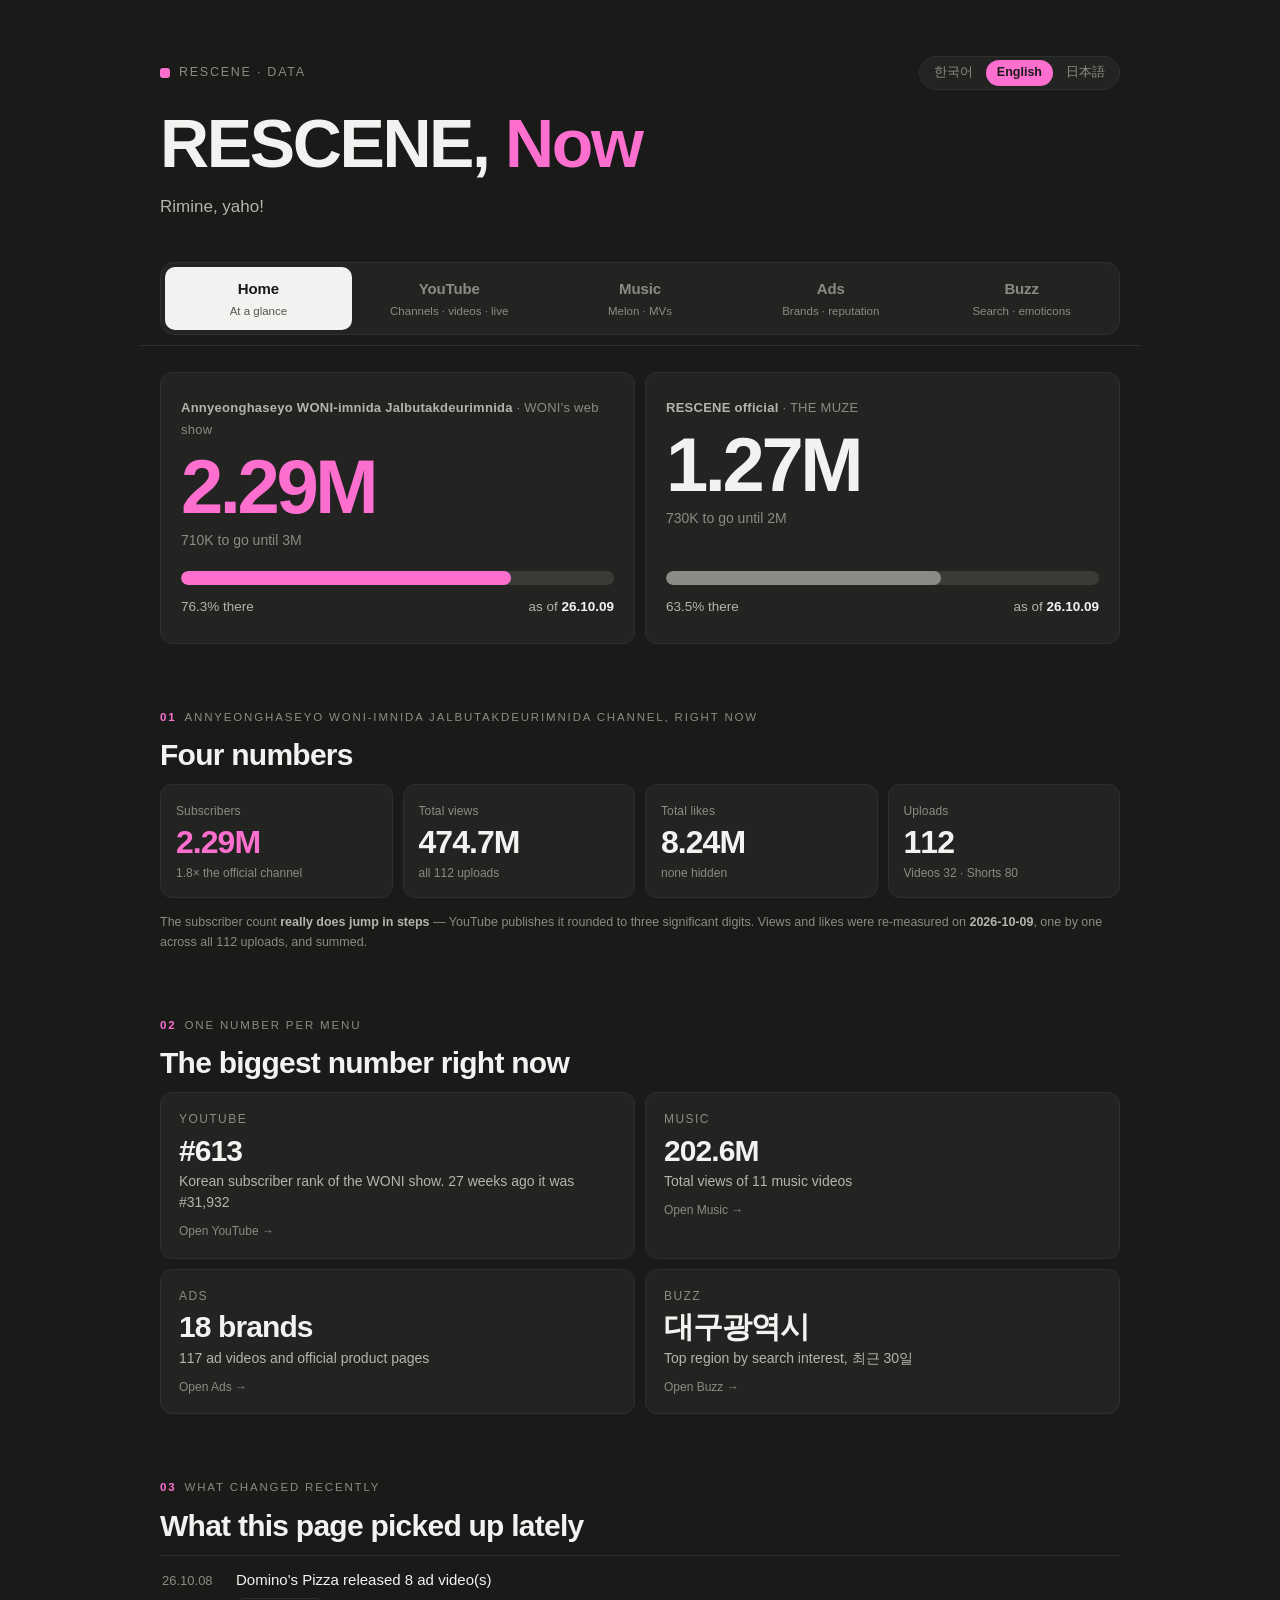
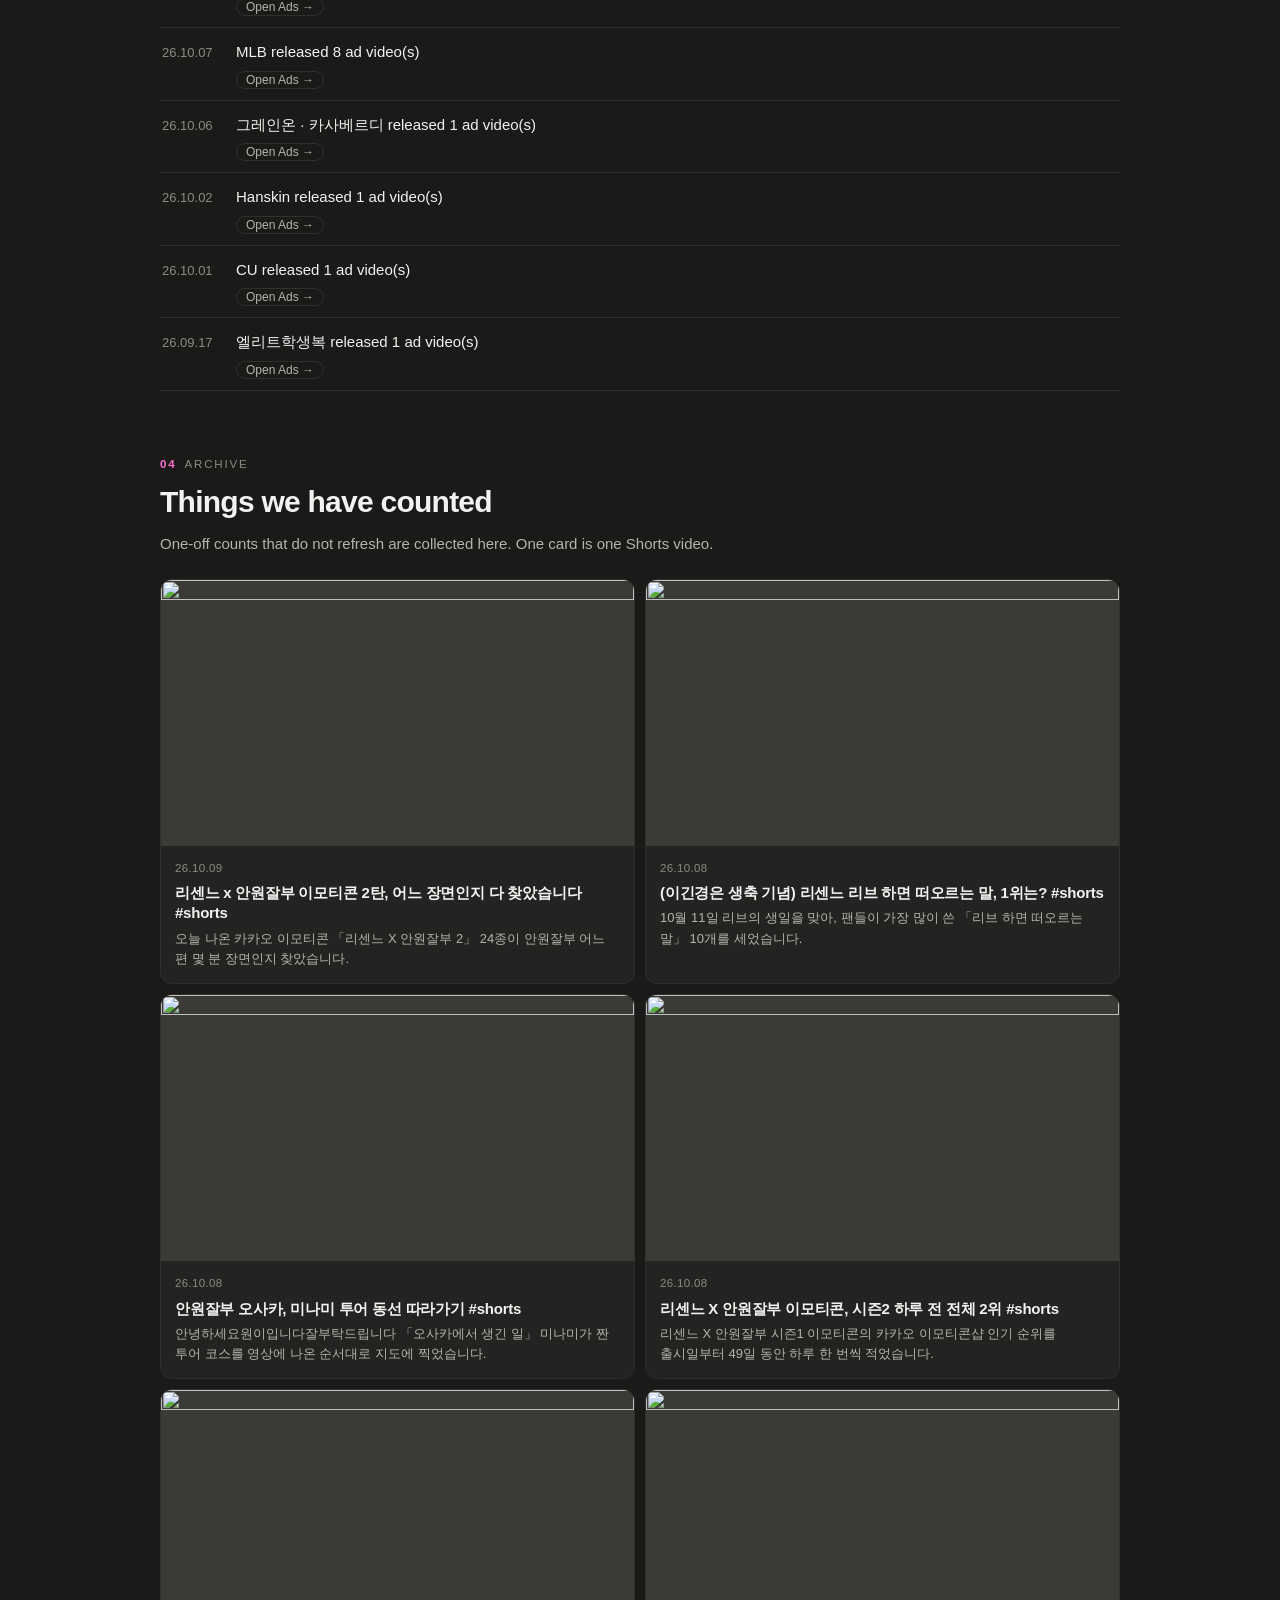
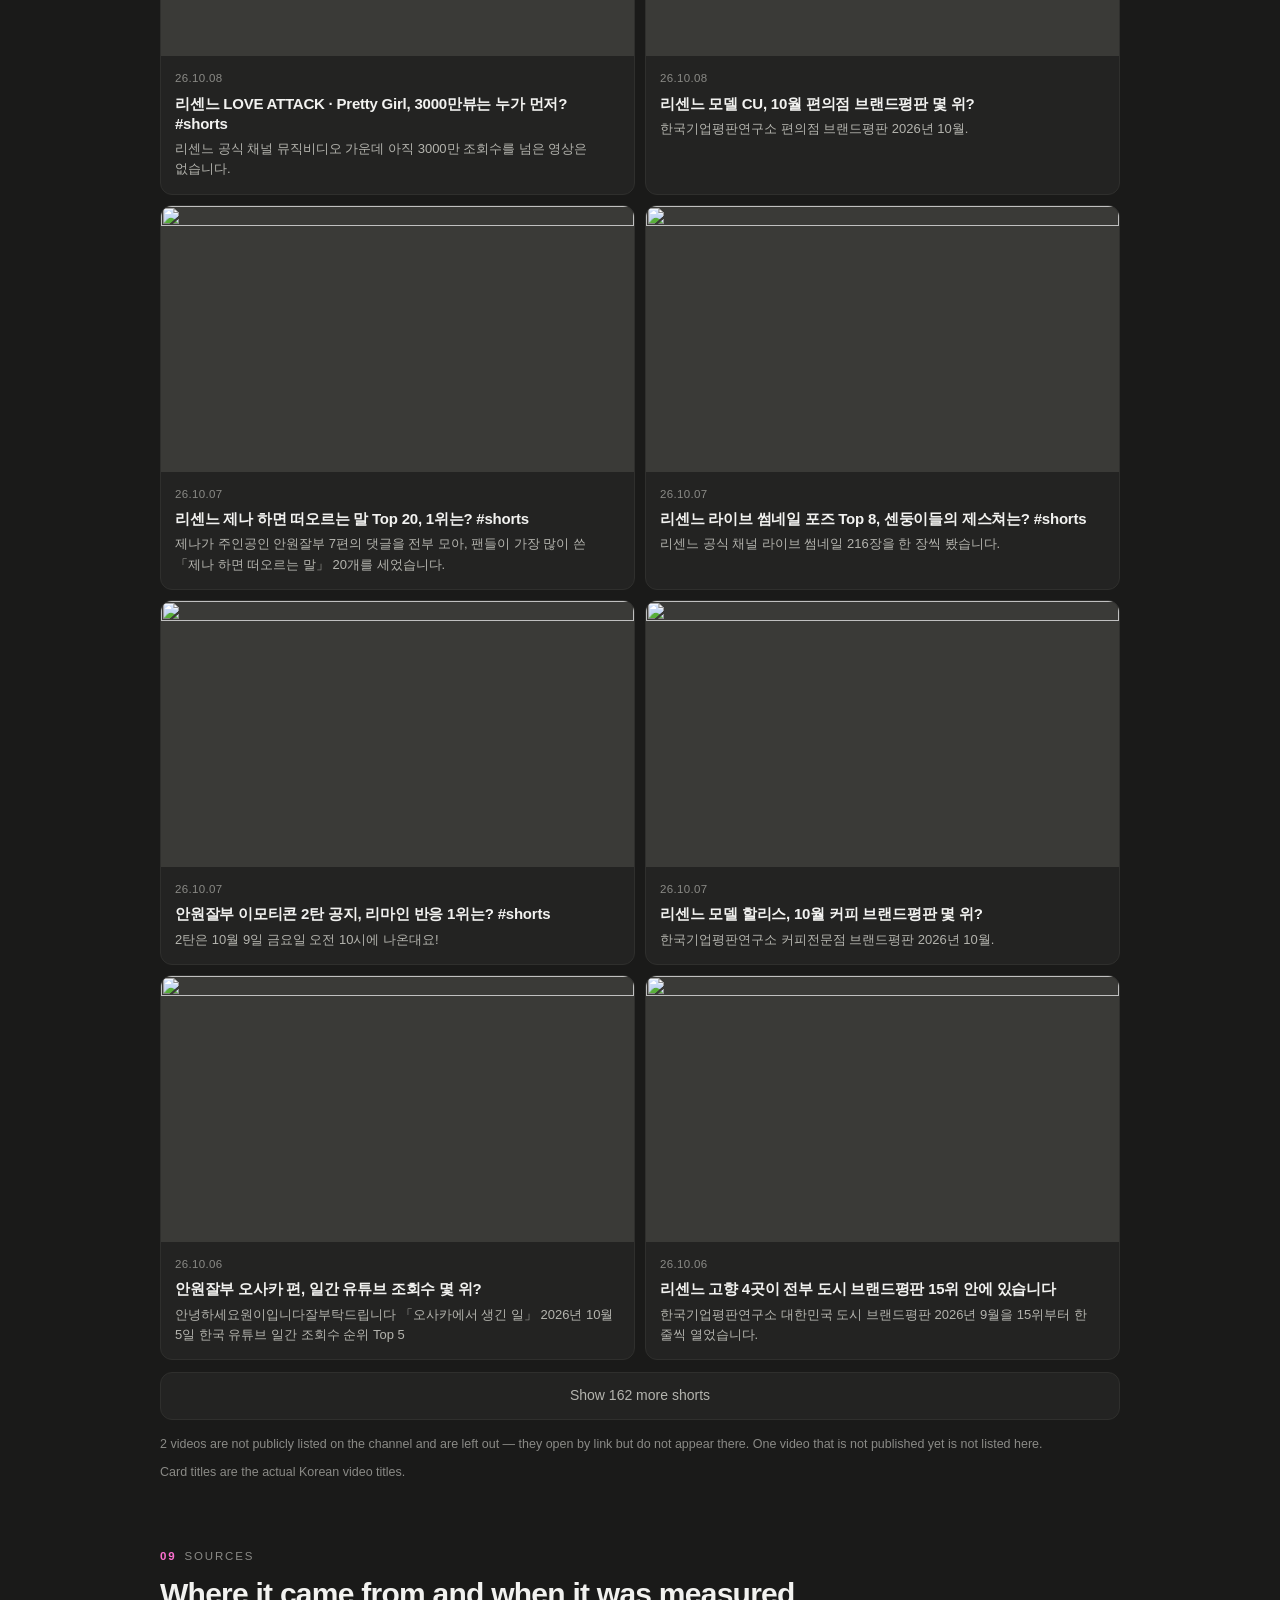
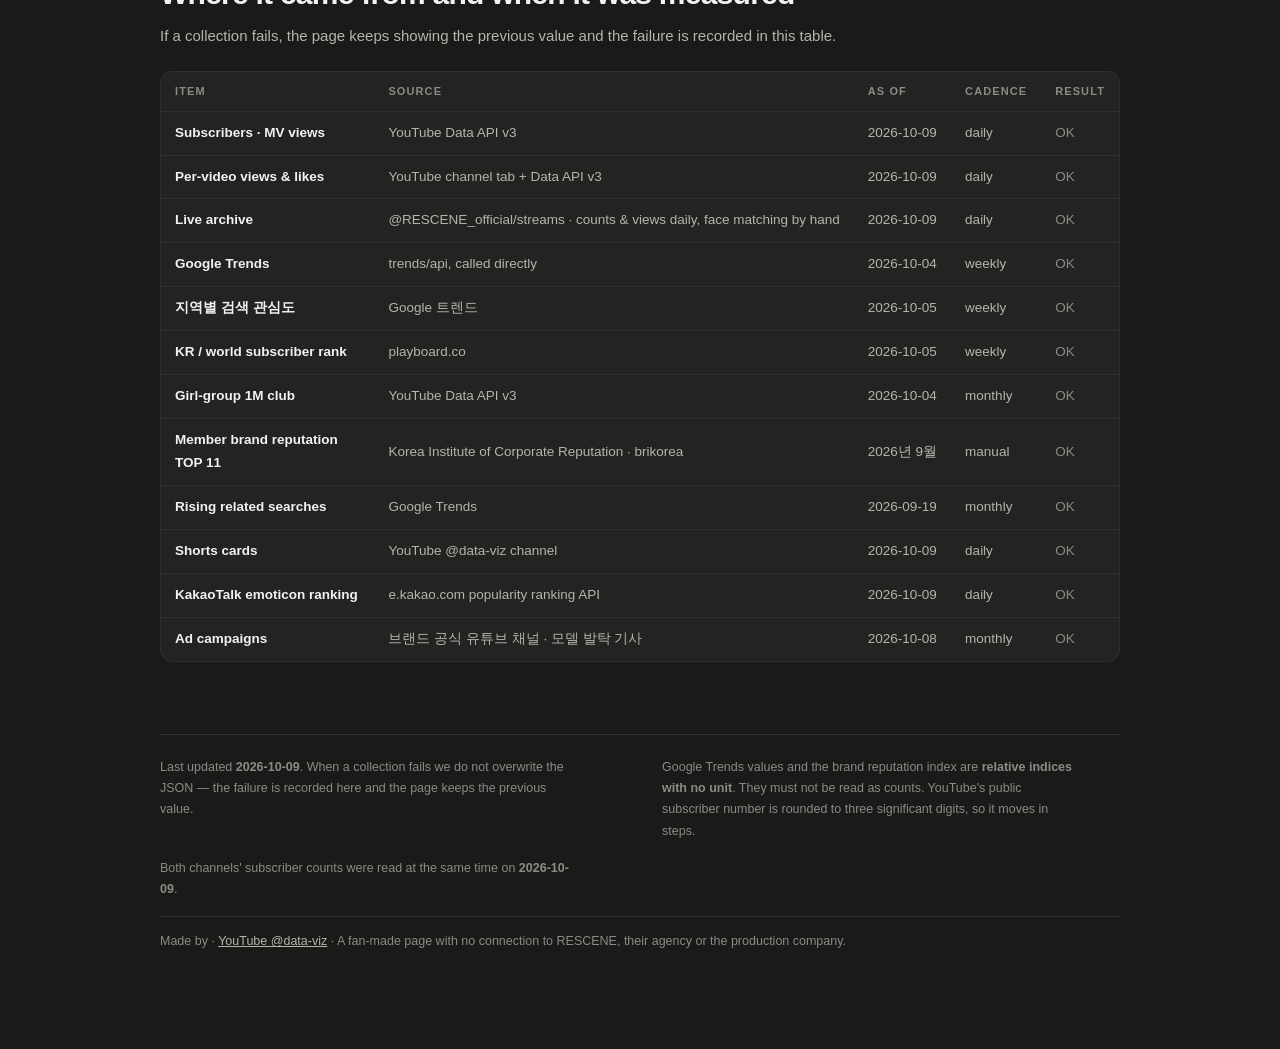
==== commit 6ba045a9: "브랜드평판: 10월 발표분 5개를 광고 탭에 싣는다 - reputation.json 에 「이달」: 신인 아이돌그룹 1위 · 신인 개인 1~5위 · 광고모델 2위 · 편의점 CU 1" ====
--- a/index.html
+++ b/index.html
@@ -683,6 +683,12 @@
   <p class="eyebrow"><b>02</b> <span data-i18n="ad.perf.eye">광고와 같은 시기의 숫자</span></p>
   <h2 data-i18n="ad.perf.h">브랜드평판</h2>
   <p class="sub" data-i18n="ad.perf.sub">아래는 광고가 나온 시기에 함께 잰 숫자다. 시점을 나란히 둘 뿐 원인을 말하지 않는다.</p>
+  <!-- 이달 발표분 — reputation.json 의 「이달」을 그리기_rep 가 그린다. 없으면 통째로 숨는다 -->
+  <div id="nadp-month" hidden>
+    <p class="sub" id="nadp-sub" style="margin-top:14px"></p>
+    <div class="rows" id="nadp-rows"></div>
+    <p class="foot" id="nadp-foot"></p>
+  </div>
 </section>
 
 <section id="s5">
@@ -1625,6 +1631,37 @@
     ? t("s5.cut", 이름(r.컷사유.이름), r.컷사유.순위, r.컷) : "";
   $("#s5-foot").innerHTML = t("s5.foot", tj("s5.clue", r.단서),
     콤마(표[0].지수), 만(표[0].지수), tj("s5.org", r.기관), 컷말);
+  그리기_이달평판(r);
+}
+
+/* 이달에 발표된 다른 표들 — 리센느와 리센느가 모델인 브랜드의 제 순위만 적는다.
+   지수는 표마다 따로 매긴 값이라 **막대를 그리지 않는다**(표끼리 길이를 견주게 된다).
+   다른 팀·브랜드 이름도 싣지 않는다. */
+function 그리기_이달평판(r){
+  const m = r.이달, box = $("#nadp-month");
+  if(!m || !(m.항목||[]).length){ box.hidden = true; return; }
+  box.hidden = false;
+  const 달 = s => +s.split("년 ")[1].replace("월","");
+  const 이번 = 달(m.기준), 지난 = 이번 === 1 ? 12 : 이번 - 1;
+  $("#nadp-sub").textContent = t("rm.sub", t("s5.base", m.기준), m.항목.length);
+  const c = $("#nadp-rows"); c.innerHTML = "";
+  m.항목.forEach(x=>{
+    const row = el("a","row on");
+    row.href = x.기사; row.target = "_blank"; row.rel = "noopener";
+    row.append(el("span","rk", String(x.순위)));
+    const mid = el("div","mid");
+    mid.append(el("div","nm", `${t("rm.cat."+x.키)}  ·  ${이름(x.대상)}`));
+    const 덧 = [t("rm.move", 지난, x.전월순위, 이번, x.순위)];
+    if(x.모델) 덧.push(t("rm.model"));
+    if(x.전원) 덧.push(t("rm.all", x.전원));
+    덧.push(t("rm.date", +x.발표.slice(5,7), +x.발표.slice(8,10)));
+    const meta = el("div","meta", 덧.join(" · ")); meta.style.marginTop = "0";
+    mid.append(meta);
+    row.append(mid, el("span","val num", 만(x.지수)));
+    c.append(row);
+  });
+  const 대기 = (m.대기||[]).map(w=> t("rm.wait", t("rm.cat."+w.키), +w.예정.slice(5,7), +w.예정.slice(8,10), 지난)).join(" ");
+  $("#nadp-foot").innerHTML = t("rm.foot") + (대기 ? " " + 대기 : "");
 }
 
 /* ─────────────────────────────────────────── 06 100만 클럽 */
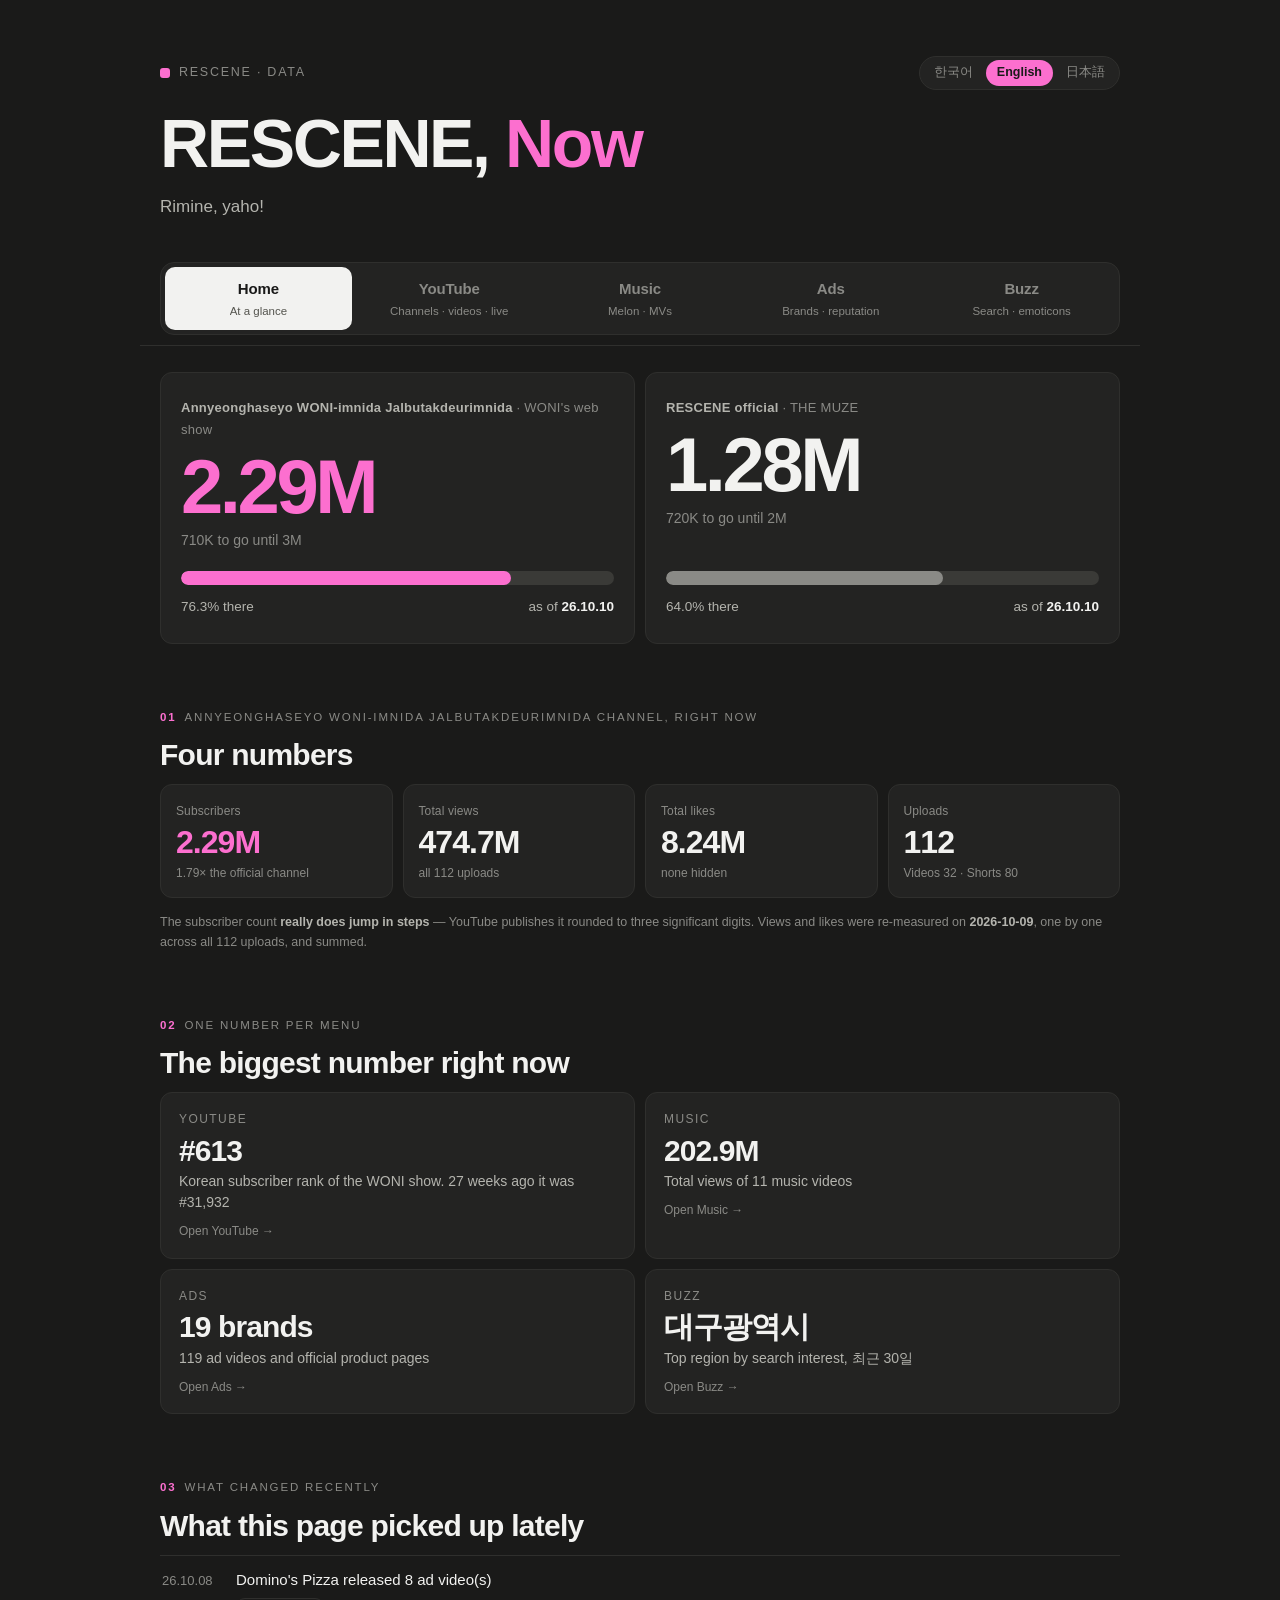
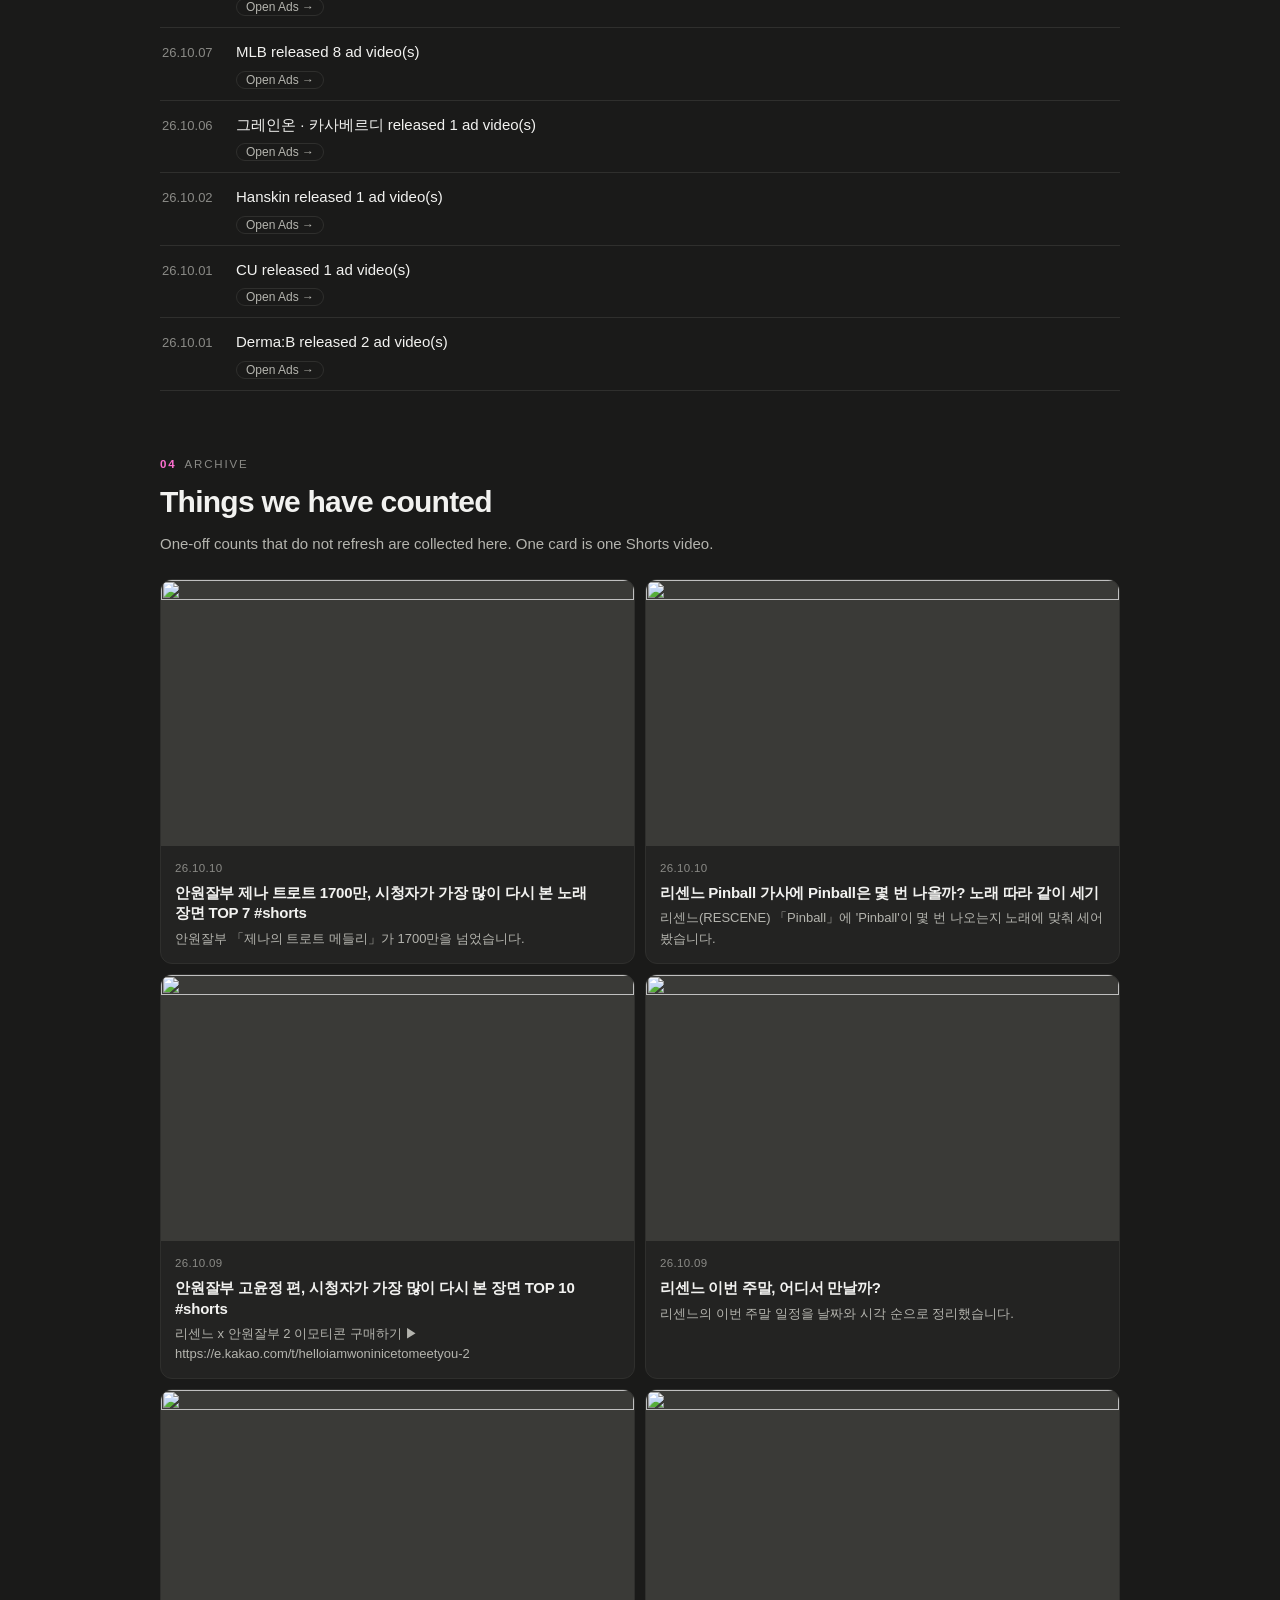
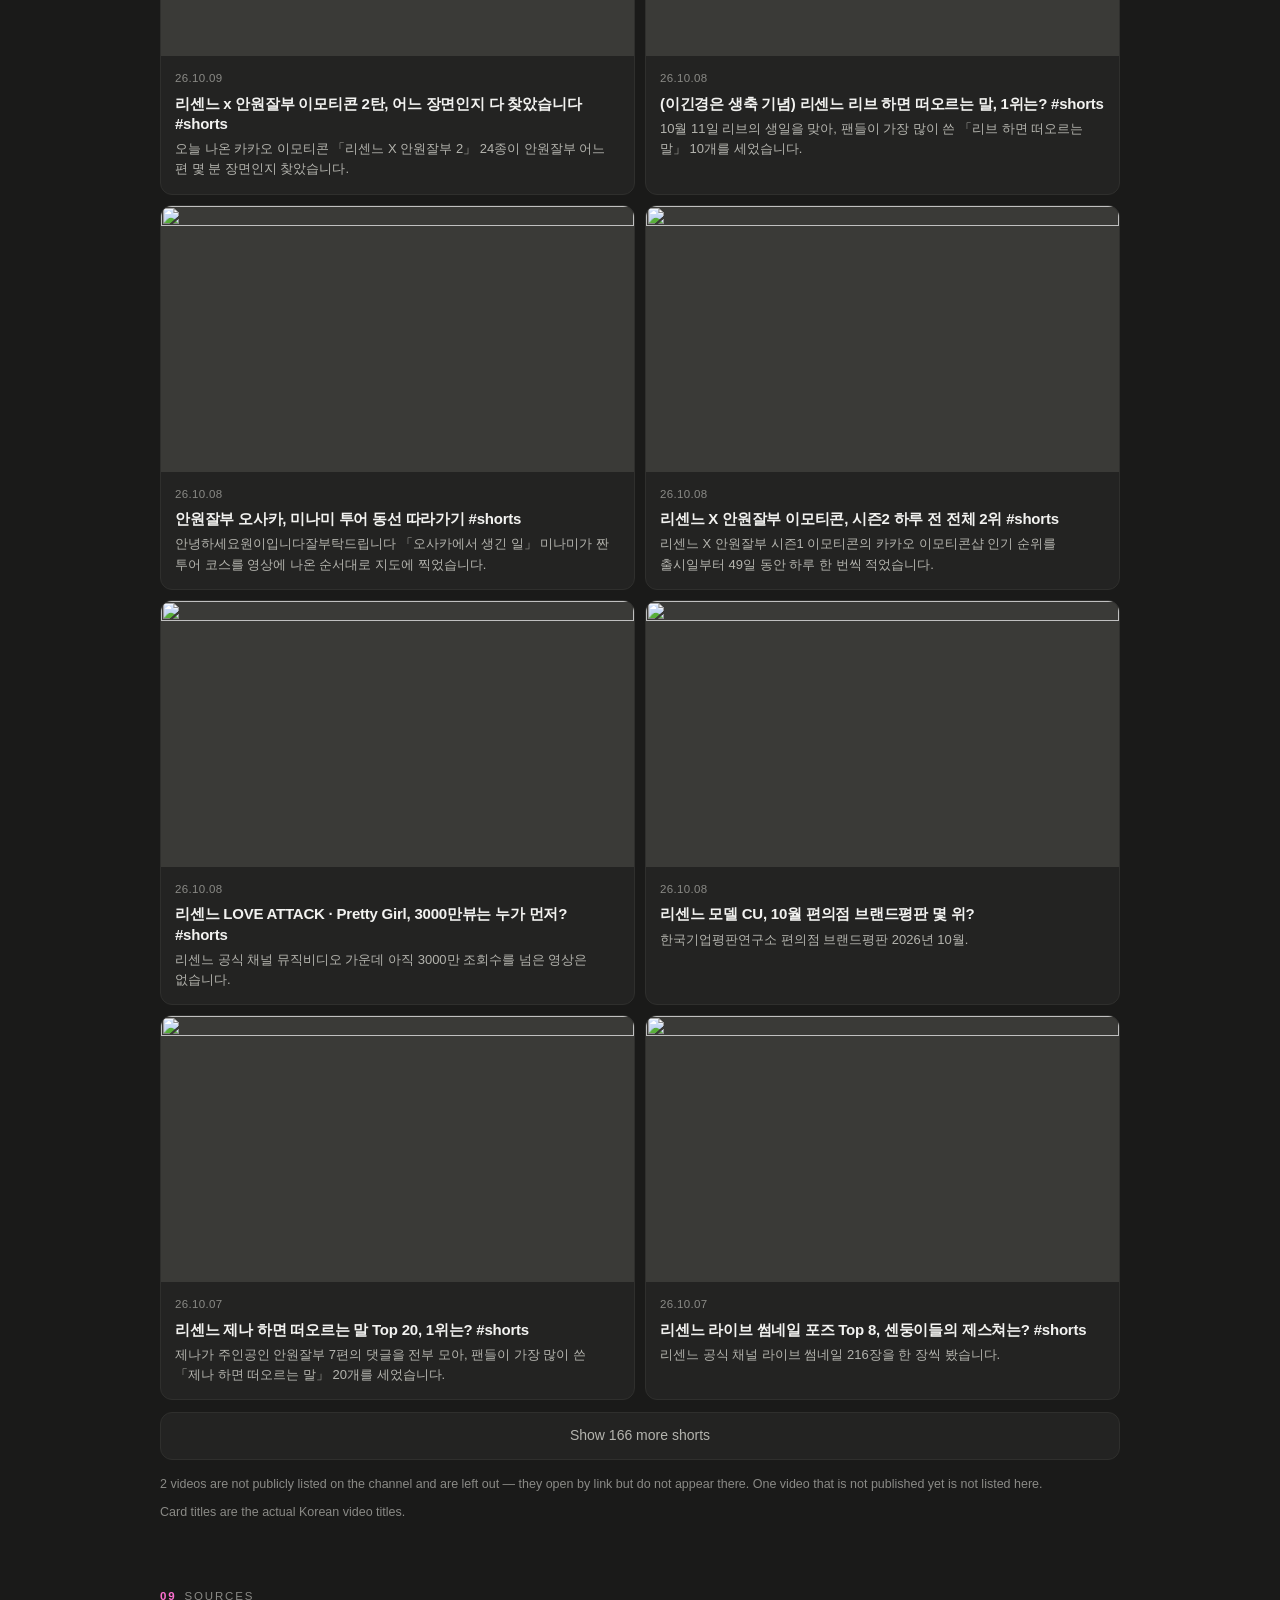
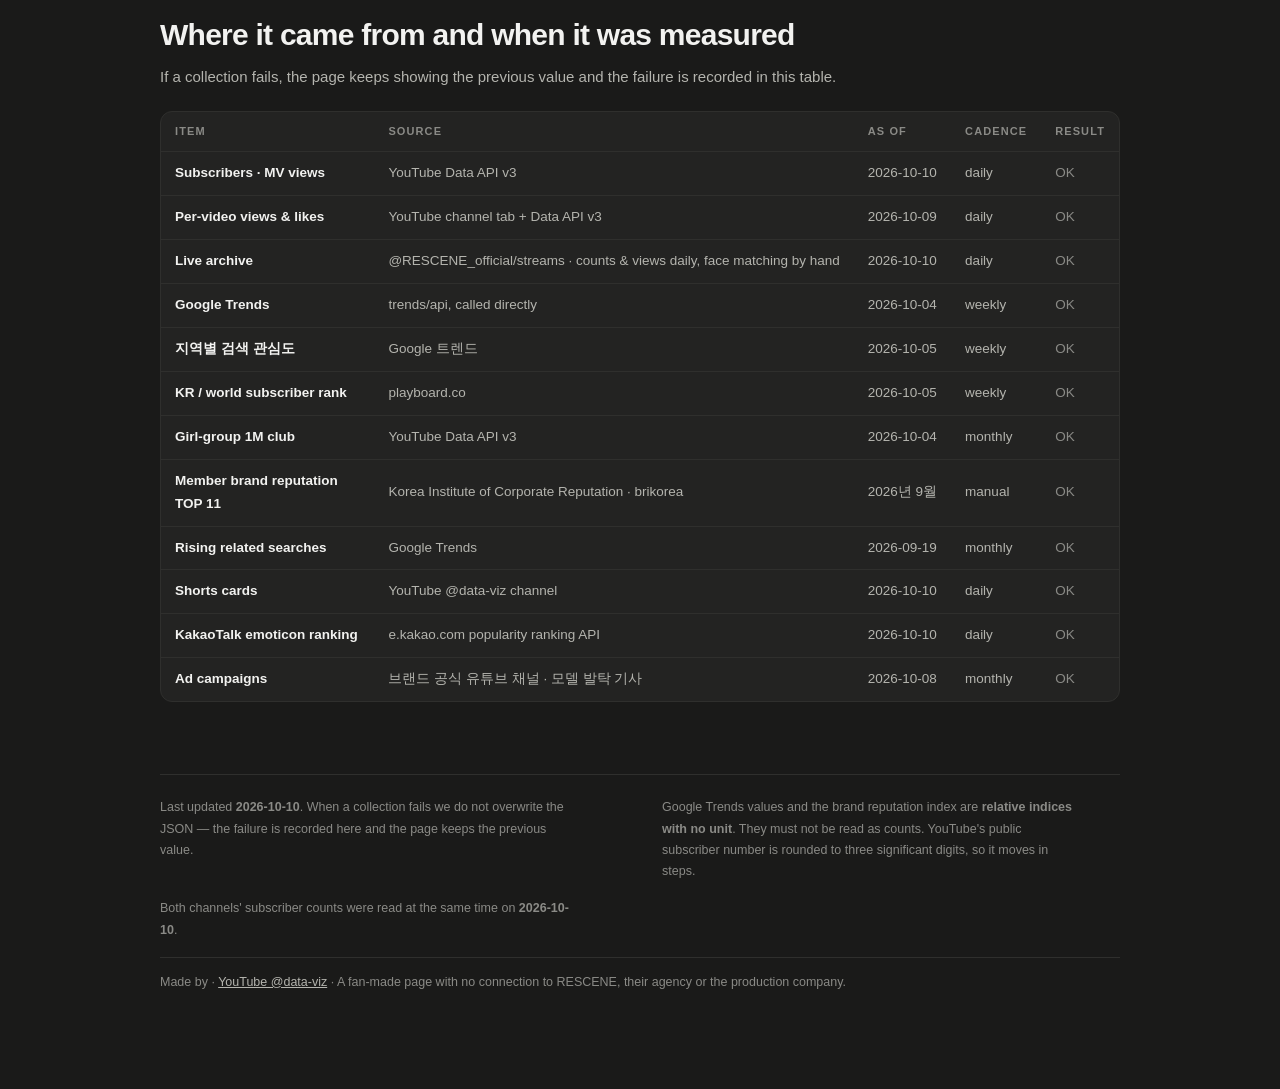
==== commit 4f6da3da: "이모티콘: 시즌 2 추가 · 시즌마다 대표 그림 단추로 고른다 emoticon.json 을 시즌 배열로 바꾸고 수집기가 탭을 한 번 받아 두 시즌 순위를 같이 잰다.  Co-Aut" ====
--- a/index.html
+++ b/index.html
@@ -156,6 +156,25 @@
 .tile.on .v{color:var(--pink)}
 .tile .d{font-size:12px;color:var(--ink-3);margin-top:1px}
 
+/* ── 이모티콘 시즌 고르기 — 대표 그림이 곧 단추다 ── */
+.emopick{display:grid;grid-template-columns:1fr 1fr;gap:10px;margin:0 0 10px}
+.emopick button{
+  display:flex;align-items:center;gap:12px;min-width:0;text-align:left;font:inherit;color:inherit;cursor:pointer;
+  background:var(--surface);border:1px solid var(--line);border-radius:var(--r);padding:10px;
+}
+.emopick button:hover{border-color:var(--track)}
+.emopick button.on{border-color:var(--pink)}
+.emopick img{width:84px;height:84px;flex:none;border-radius:9px;object-fit:cover;background:var(--track)}
+.emopick .tx{min-width:0}
+.emopick .nm{font-weight:700;font-size:14.5px;line-height:1.3}
+.emopick button.on .nm{color:var(--pink)}
+.emopick .d{font-size:12px;color:var(--ink-3);margin-top:3px}
+.emopick .st{font-size:12.5px;color:var(--ink-2);font-weight:600;margin-top:3px}
+@media (max-width:520px){
+  .emopick button{flex-direction:column;align-items:flex-start;gap:9px}
+  .emopick img{width:100%;height:auto;aspect-ratio:1}
+}
+
 /* ── 차트 공통 ── */
 .chart{
   background:var(--surface);border:1px solid var(--line);border-radius:var(--r);
@@ -752,6 +771,7 @@
     <p class="eyebrow"><b>04</b> <span data-i18n="s11.eye">카카오 이모티콘</span></p>
     <h2 id="s11-h">여섯 탭이 전부 같은 1위</h2>
     <p class="sub" id="s11-sub"></p>
+    <div class="emopick" id="s11-pick"></div>
     <div class="tiles" id="s11-tiles"></div>
 
     <h3 class="subhead" data-i18n="s11.rank.h">연령 탭마다 1위와 2위</h3>
@@ -1424,7 +1444,37 @@
 /* ─────────────────────────────────────────── 04 카카오 이모티콘 (안원잘부) */
 /* 순위는 실시간으로 바뀐다. 「전 탭 1위」를 화면에 적어 두지 않고 받아 온 값으로
    문장을 만든다 — 2위로 내려가면 화면도 2위라고 말해야 한다. */
-function 그리기_emoticon(e){
+/* 시즌이 둘이다 — 대표 그림 단추로 고르고, 아래 화면 전체가 고른 시즌으로 바뀐다.
+   처음에는 목록 맨 앞(가장 최근 시즌)을 편다. */
+let 이모키 = null;
+function 그리기_emoticon(전체){
+  const 시즌들 = 전체.시즌;
+  const e = 시즌들.find(x => x.키 === 이모키) || 시즌들[0];
+  이모키 = e.키;
+  const 고르기 = $("#s11-pick"); 고르기.innerHTML = "";
+  시즌들.forEach(x=>{
+    const b = el("button", x.키 === 이모키 ? "on" : "");
+    b.type = "button"; b.setAttribute("aria-pressed", String(x.키 === 이모키));
+    if(x.상품.대표){
+      const 그림 = el("img");
+      그림.src = x.상품.대표; 그림.alt = t("s11.pk.alt", x.상품.이름);
+      그림.width = 216; 그림.height = 216; 그림.loading = "lazy"; 그림.referrerPolicy = "no-referrer";
+      그림.onerror = () => 그림.remove();
+      b.append(그림);
+    }
+    const 든 = x.순위.탭.filter(t => t.리센느순위);
+    const 꼭대기 = 든.length ? Math.min(...든.map(t => t.리센느순위)) : null;
+    const 일위수 = 든.filter(t => t.리센느순위 === 1).length;
+    const 글 = el("div","tx");
+    글.append(el("div","nm", x.상품.이름),
+      el("div","d", t("s11.pk.d", x.상품.출시, x.상품.종수)),
+      el("div","st", 일위수 === x.순위.탭.length ? t("s11.pk.all", 일위수)
+        : 꼭대기 ? t("s11.pk.best", 꼭대기) : t("s11.rank.out")));
+    b.append(글);
+    b.addEventListener("click", ()=>{ 이모키 = x.키; 그리기_emoticon(전체); });
+    고르기.append(b);
+  });
+
   const 탭 = e.순위.탭, 상 = e.상품, 가 = e.가격;
   const 든것 = 탭.filter(t => t.리센느순위);
   const 일위 = 탭.filter(t => t.리센느순위 === 1).length;
@@ -1432,10 +1482,8 @@
   // 「그 탭 1위」를 보여준다 — 리센느가 모든 탭 1위가 아닐 때는 2위보다 이쪽이 말이 된다
   const 일위종류 = new Set(탭.map(t => t["1위"])).size;
 
-  // 제목에 쓰는 작은 수는 한글로 적는다 — 「6개 탭」보다 「여섯 탭」이 읽힌다
-  const 한글수 = n => (LANG === "ko"
-    ? (["","한","두","세","네","다섯","여섯","일곱","여덟","아홉","열"][n] || String(n))
-    : String(n));
+  // 수는 아라비아 숫자로 적는다 — 「여섯 탭」보다 「6개 탭」이 훑어 읽힌다
+  const 한글수 = n => String(n);
   $("#s11-h").textContent =
     일위 === 탭.length ? t("s11.h.all", 한글수(탭.length))
     : 일위 ? t("s11.h.some", 한글수(탭.length), 한글수(일위))
@@ -1508,7 +1556,8 @@
     lb.append(tr);
   });
 
-  $("#s11-foot").innerHTML = t("s11.foot", tj("s11.how", e.원본.찾은법)) +
+  $("#s11-foot").innerHTML = t("s11.foot", tj(e.키 === "1" ? "s11.how" : "s11.how." + e.키, e.원본.찾은법),
+      e.원본.자막다시씀 ? t("s11.foot.rw") : "") +
     `<a href="${상.링크}" target="_blank" rel="noopener" style="color:var(--pink)">${t("s11.foot.link")}</a>`;
 }
 
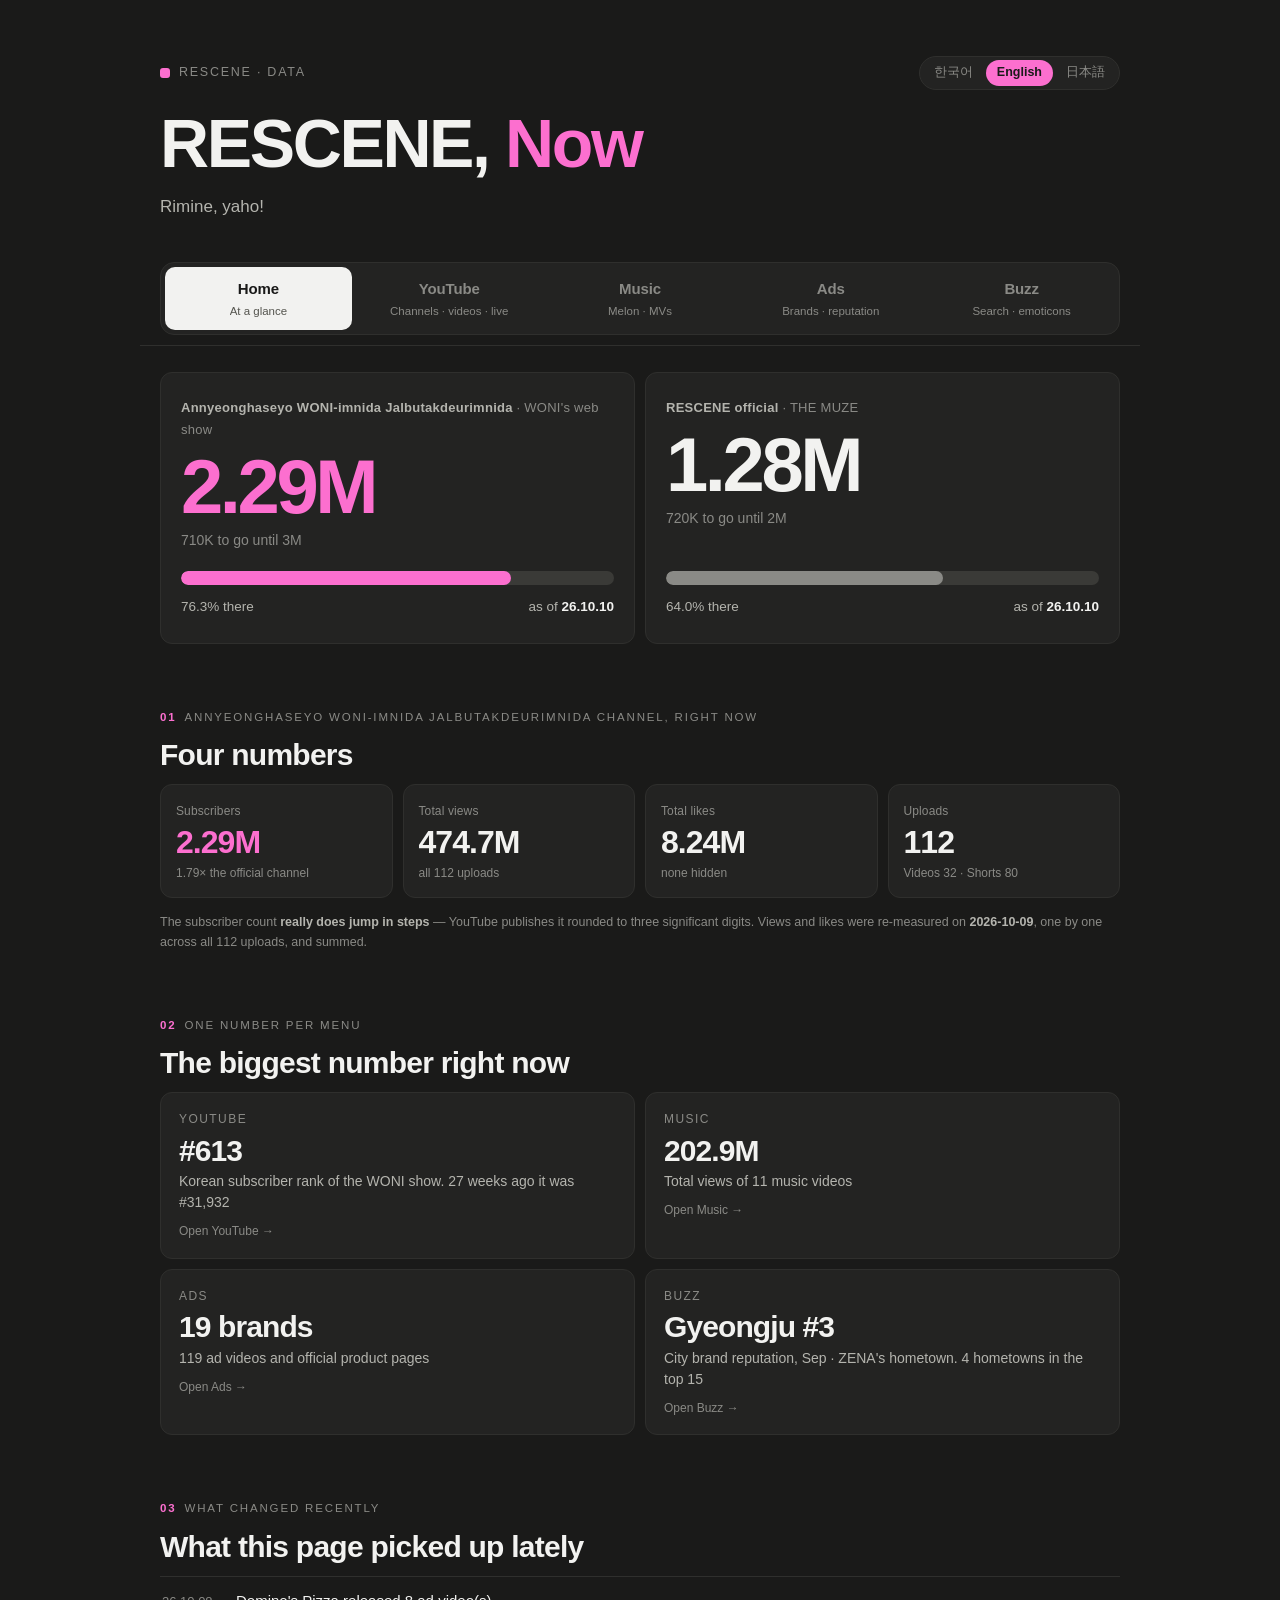
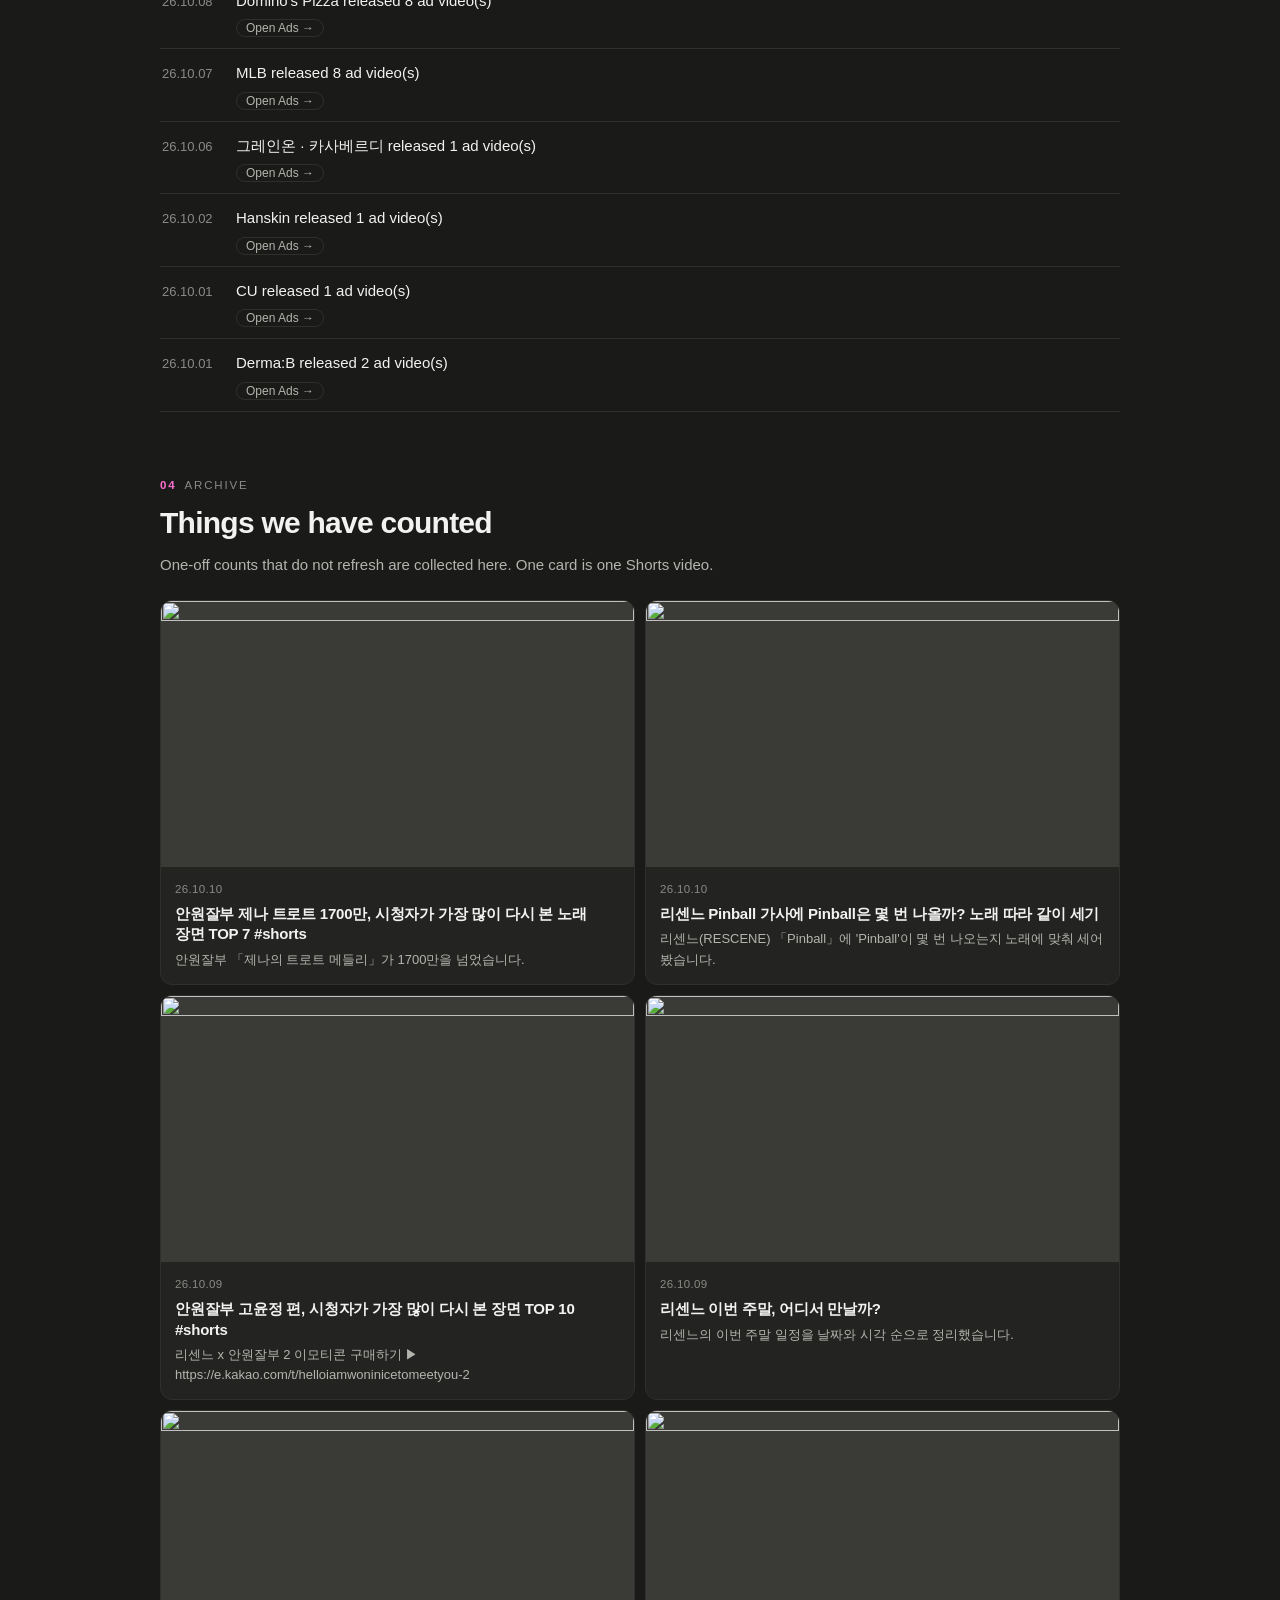
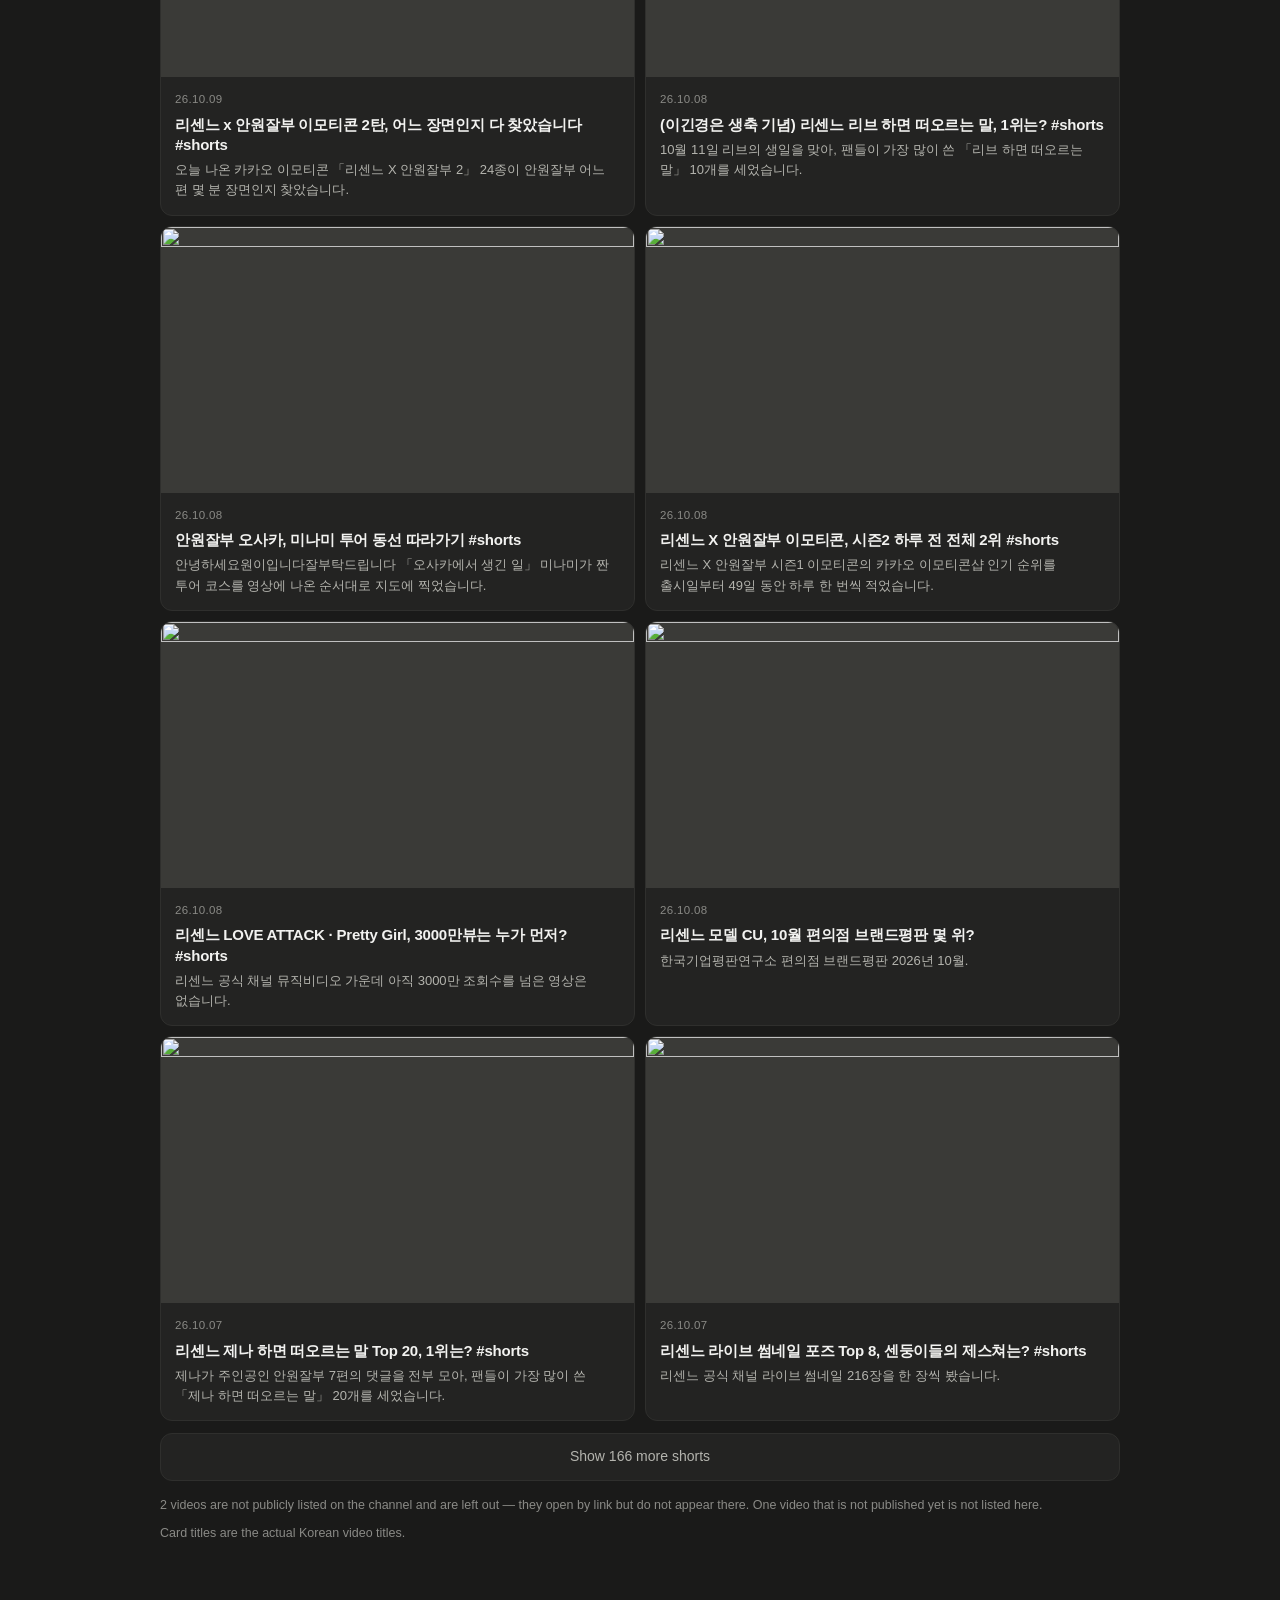
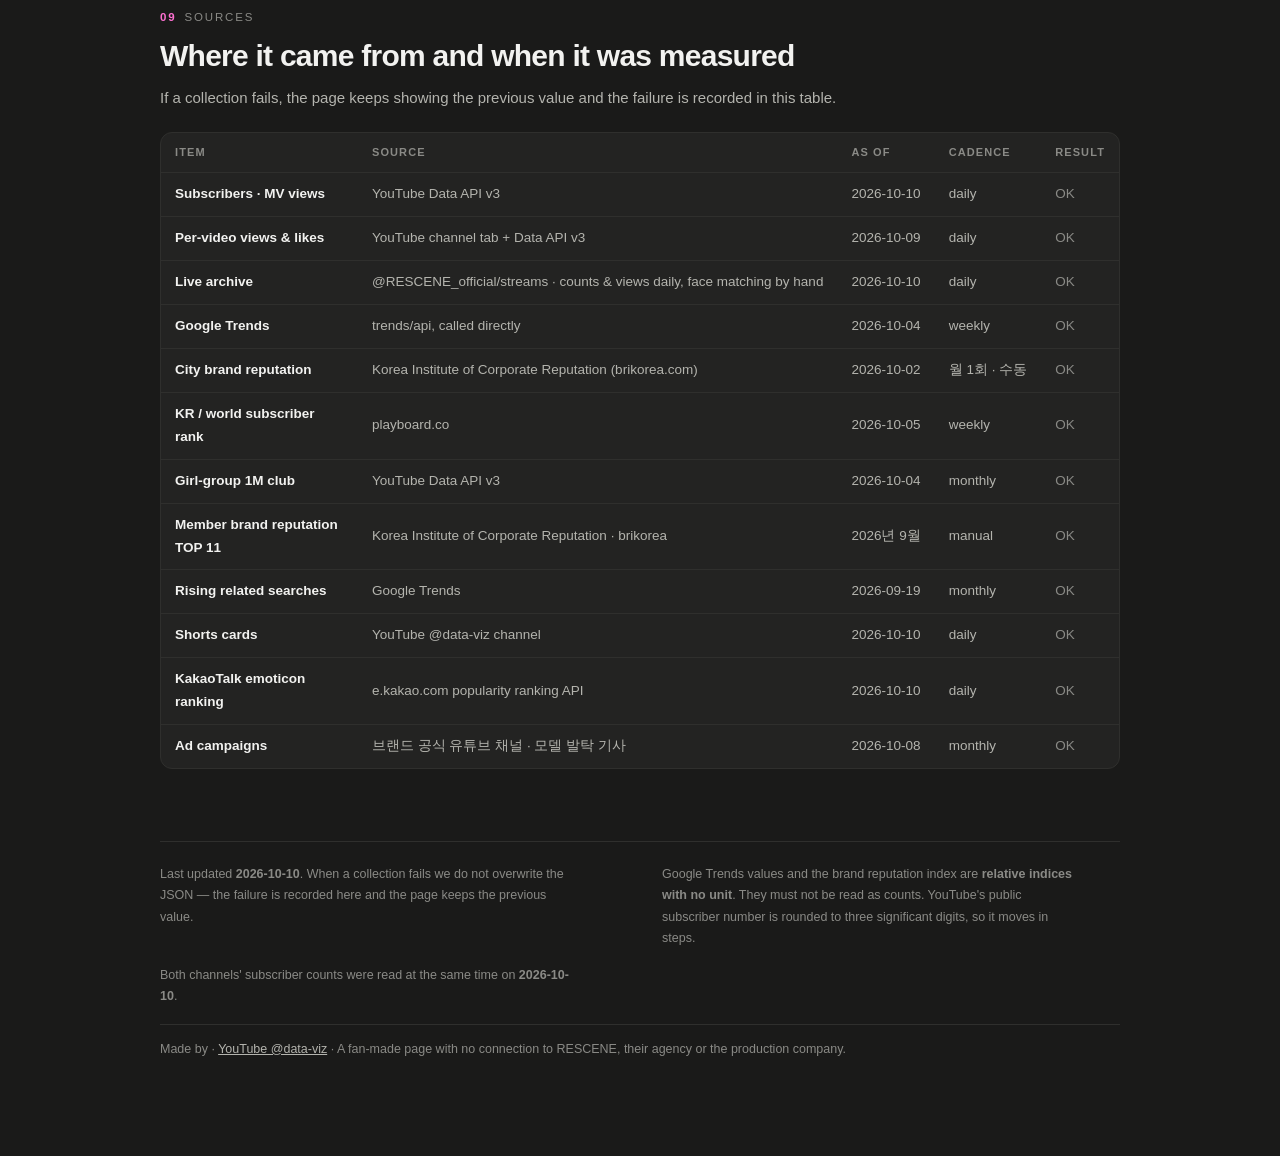
==== commit 8581772f: "화제 탭: 지역별 검색 자리에 도시 브랜드평판 멤버 고향 4곳이 9월 표 1~15위 어디에 있는지 싣는다(data/city.json, 달마다 손으로). 지역별 검색은 화면·주간 수" ====
--- a/index.html
+++ b/index.html
@@ -742,18 +742,16 @@
   </section>
 
   
-<section id="sr">
-    <p class="eyebrow"><b>05</b> <span data-i18n="sr.eye">지역별 검색</span></p>
-    <h2 id="sr-h"></h2>
-    <p class="sub" id="sr-sub"></p>
-    <div class="controls">
-      <div class="seg" id="sr-seg" role="group" aria-label="기간"></div>
+<section id="sc">
+    <p class="eyebrow"><b>05</b> <span data-i18n="sc.eye">도시 브랜드평판</span></p>
+    <h2 id="sc-h"></h2>
+    <p class="sub" id="sc-sub"></p>
+    <div class="tiles" id="sc-tiles"></div>
+    <div class="chart" style="margin-top:10px">
+      <p class="scalenote" id="sc-scale"></p>
+      <div class="rows" id="sc-rows"></div>
     </div>
-    <div class="chart">
-      <p class="scalenote" id="sr-scale"></p>
-      <div class="rows" id="sr-rows"></div>
-    </div>
-    <p class="foot" id="sr-foot"></p>
+    <p class="foot" id="sc-foot"></p>
   </section>
 
   
@@ -846,7 +844,7 @@
 </div>
 
 <script>
-const 파일 = ["live","videos","streams","emoticon","trends","region","rank","club","reputation","searches","archive","milestone","status"];
+const 파일 = ["live","videos","streams","emoticon","trends","city","rank","club","reputation","searches","archive","milestone","status"];
 /* 화면은 채널 하나씩 보여준다. 무엇을 보고 있나가 이 한 곳에 모인다. */
 const 상태 = {채널:"리센느", 기준:"조회수", 형식:"전체", N:20};
 let D = null;   // 읽어 온 JSON 전부
@@ -1595,64 +1593,40 @@
   });
   // 주소창에서 해시를 바꾸거나 뒤로 가기로 돌아왔을 때도 화면이 따라가야 한다
   /* 해시는 탭 라우터가 맡는다 (개편_탭.js) — 여기서 또 다루면 탭을 옮길 때 채널이 튄다 */
-  $("#sr-seg").addEventListener("click", e=>{
-    const b = e.target.closest("button");
-    if(b){ 지역구간 = +b.dataset.v; 그리기_region(D.region); }
-  });
   세그("#sv-metric", "기준");
   세그("#sv-kind", "형식");
   세그("#sv-n", "N", true);
 }
 
-/* ─────────────────────────────────────────── 05 지역별 검색 */
-/* 주인공을 코드에 박지 않는다. 지금 1위인 지역을 값에서 찾아 네 구간에서 따라간다 —
-   경남이 아닌 다른 곳이 1위가 되는 날에도 화면이 저절로 맞는다. */
-// 처음에는 마지막 구간(가장 좁은 기간)을 보여준다 — 제목이 말하는 결론이 그 구간이다.
-let 지역구간 = null;
-function 그리기_region(r){
-  const 구간 = r.구간 || [];
-  if(!구간.length) return;
-  if(지역구간 === null) 지역구간 = 구간.length - 1;
-  const 마지막 = 구간.at(-1), 첫구간 = 구간[0];
-  // 주인공은 「지금 1위」가 아니라 「첫 구간보다 가장 많이 올라온 곳」이다.
-  // 1위를 따라가게 했더니 조회할 때마다 주인공이 바뀌었다 — 앞자리가 1점 차 접전이라
-  // 로컬에서는 경남, 같은 날 Actions 에서는 부산이 1위였다. 이 화면의 주장은
-  // 「누가 1위인가」가 아니라 「기간을 좁힐수록 올라오는 곳이 있다」이다.
-  const 오른것 = 마지막.지역
-    .map(x => ({...x, 옛순: (첫구간.지역.find(y=>y.지역===x.지역) || {}).순위}))
-    .filter(x => x.옛순)
-    .sort((a,b) => (b.옛순 - b.순위) - (a.옛순 - a.순위) || a.순위 - b.순위)[0];
-  const 주인공 = 오른것.지역;
-
-  $("#sr-h").textContent = t("sr.h", 이름표옮김(주인공), 오른것.옛순, 오른것.순위);
-  $("#sr-sub").textContent = t("sr.sub", 이름표옮김(주인공), 첫구간.이름, 마지막.이름);
-
-  const seg = $("#sr-seg"); seg.innerHTML = "";
-  구간.forEach((g, i)=>{
-    const b = el("button", i === 지역구간 ? "on" : "", g.이름);
-    b.type = "button"; b.dataset.v = String(i);
-    seg.append(b);
-  });
-
-  const g = 구간[지역구간] || 마지막;
-  $("#sr-scale").textContent = `${g.기간} · ${r.값의의미}`;
-  const c = $("#sr-rows"); c.innerHTML = "";
-  g.지역.forEach(x=>{
-    const 나 = x.지역 === 주인공;
-    const row = el("div", "row" + (나 ? " on" : ""));
+/* ─────────────────────────────────────────── 05 도시 브랜드평판 */
+/* 멤버 고향 도시가 그 달 표의 어디에 있는지만 적는다. 왜 올랐는지는 원문에 근거가 없어
+   말하지 않는다. 지수는 기사가 1~5위만 적어 주므로 순위만 쓴다 — 막대도 그리지 않는다. */
+function 그리기_city(c){
+  const 고향 = c.표.filter(x => x.멤버), 컷 = c.표.length;
+  const 위 = n => t("s11.t2v", n);
+  $("#sc-h").textContent = 고향.length === c.고향수 ? t("sc.h.all", 고향.length, 컷)
+                                                  : t("sc.h.some", 고향.length, 컷);
+  $("#sc-sub").textContent = t("sc.sub", c.해, c.달, c.도시수,
+    고향.map(x => 이름표옮김(x.도시) + " " + 위(x.순위)).join(" · "), 이름표옮김(c.밖.멤버));
+
+  const 타 = $("#sc-tiles"); 타.innerHTML = "";
+  고향.forEach((x, i)=> 타.append(
+    타일(t("sc.t.k", 이름표옮김(x.멤버), 이름표옮김(x.도시)), 위(x.순위),
+        t("sc.prev", c.전달, x.전월순위), i === 0)));
+
+  $("#sc-scale").textContent = t("sc.scale", c.해, c.달, c.기간, c.도시수, 컷);
+  const 통 = $("#sc-rows"); 통.innerHTML = "";
+  c.표.forEach(x=>{
+    const row = el("div", "row" + (x.멤버 ? " on" : ""));
     row.append(el("span","rk", String(x.순위)));
     const mid = el("div","mid");
-    mid.append(el("div","nm", 이름표옮김(x.지역)));
-    const bar = el("div","bar"), i = el("i");
-    i.style.width = x.값 + "%";
-    bar.append(i); mid.append(bar);
-    row.append(mid, el("span","val num", String(x.값)));
-    c.append(row);
-  });
-
-  $("#sr-foot").innerHTML =
-    `${r.지역수주의} <b>${t("sr.rank", (g.지역.find(x=>x.지역===주인공)||{}).순위, g.지역.length)}</b> · ` +
-    `${t("sr.wobble")} ${r.미확인}`;
+    mid.append(el("div","nm", 이름표옮김(x.도시) + (x.멤버 ? " · " + t("sc.home", 이름표옮김(x.멤버)) : "")));
+    row.append(mid, el("span","val num", t("sc.prev", c.전달, x.전월순위)));
+    통.append(row);
+  });
+
+  $("#sc-foot").innerHTML = t("sc.foot", c.게시) +
+    `<a href="${c.출처.주소}" target="_blank" rel="noopener" style="color:var(--pink)">${tj("sc.src", c.출처.이름)}</a>`;
 }
 
 /* ─────────────────────────────────────────── 05 브랜드평판 */
@@ -1867,7 +1841,7 @@
   그리기_trends(d.trends);
   그리기_rank(d.rank);
   그리기_mv(d.live);
-  그리기_region(d.region);
+  그리기_city(d.city);
   그리기_rep(d.reputation);
   그리기_club(d.club, d.live, d.milestone);
   그리기_search(d.searches);
@@ -1897,7 +1871,7 @@
     그리기_trends(d.trends);
     그리기_rank(d.rank);
     그리기_mv(d.live);
-    그리기_region(d.region);
+    그리기_city(d.city);
     그리기_rep(d.reputation);
     그리기_club(d.club, d.live, d.milestone);
     그리기_search(d.searches);
@@ -2083,7 +2057,7 @@
   const d = D, 통 = $("#nh-digest");
   if(!d || !통) return;
   const 주 = d.rank.주간, 끝 = 주[주.length - 1], 첫 = 주[0];
-  const mv = d.live.MV, 지 = d.region.구간[d.region.구간.length - 1];
+  const mv = d.live.MV, 고 = d.city.표.filter(x => x.멤버);
   통.innerHTML = "";
   통.append(
     요약칸("youtube", t("tab.youtube"), t("home.dg.v.rank", 콤마(끝.한국)),
@@ -2092,7 +2066,8 @@
     요약칸("ad", t("tab.ad"),
           광고 ? t("home.dg.v.brands", 광고.브랜드.length) : "—",
           광고 ? t("home.dg.ad", 광고.브랜드.reduce((n, a) => n + a.영상.length, 0)) : ""),
-    요약칸("buzz", t("tab.buzz"), 이름표옮김(지.지역[0].지역), t("home.dg.buzz", 기간표(지.이름))));
+    요약칸("buzz", t("tab.buzz"), 이름표옮김(고[0].도시) + " " + t("s11.t2v", 고[0].순위),
+          t("home.dg.buzz", d.city.달, 이름표옮김(고[0].멤버), 고.length, d.city.표.length)));
 }
 
 function 그리기_feed(){
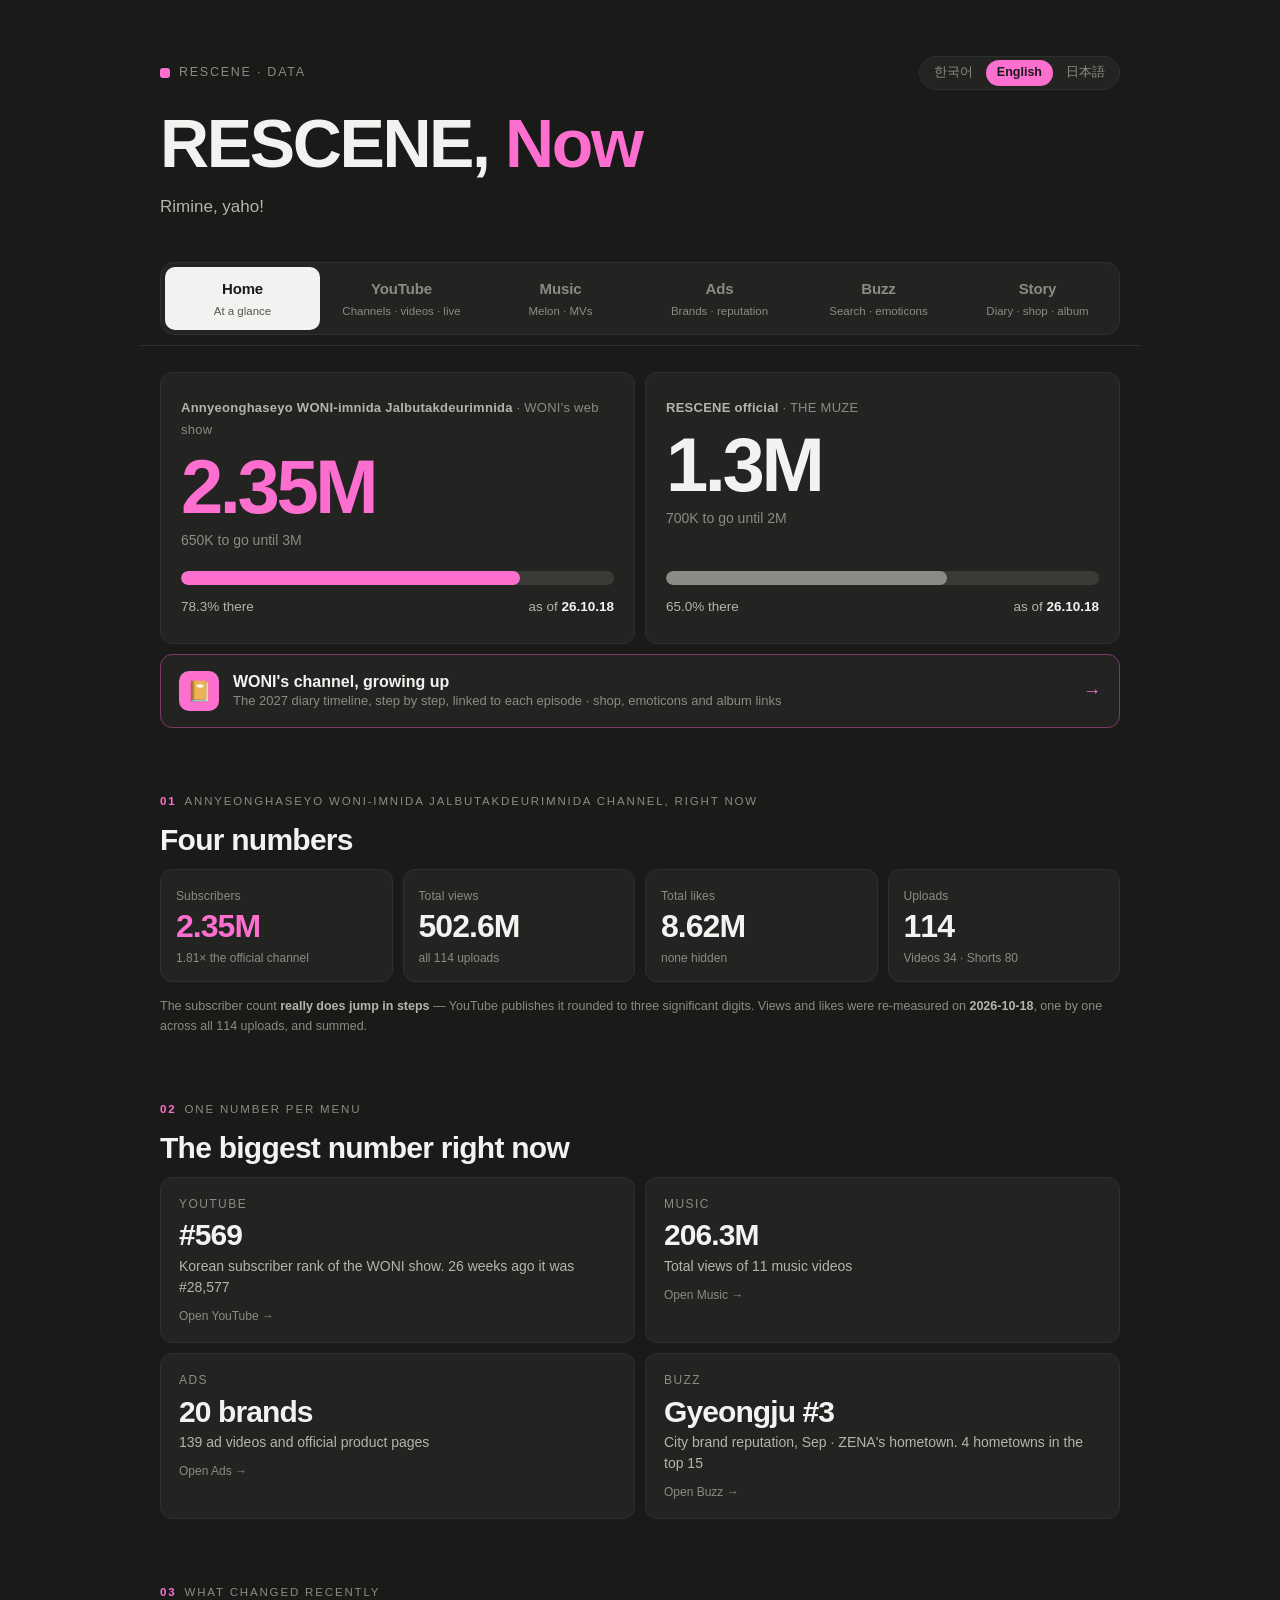
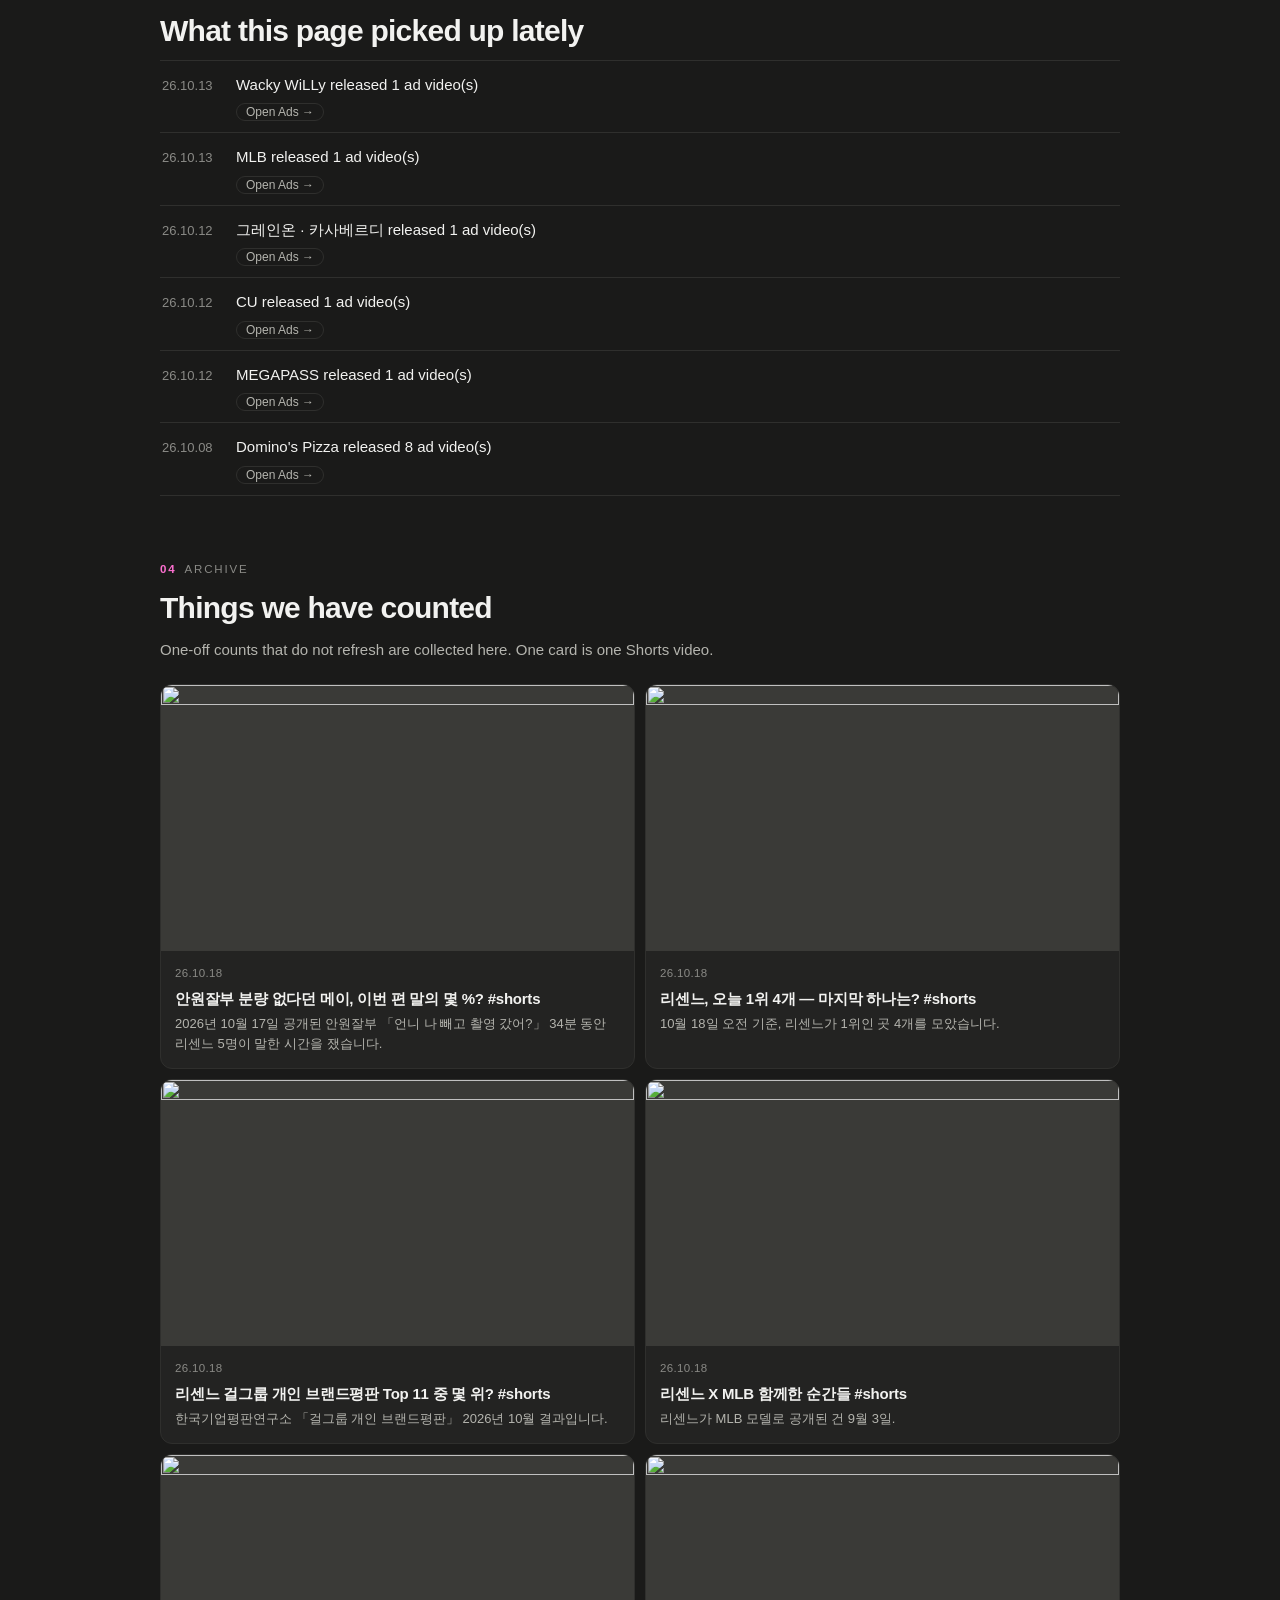
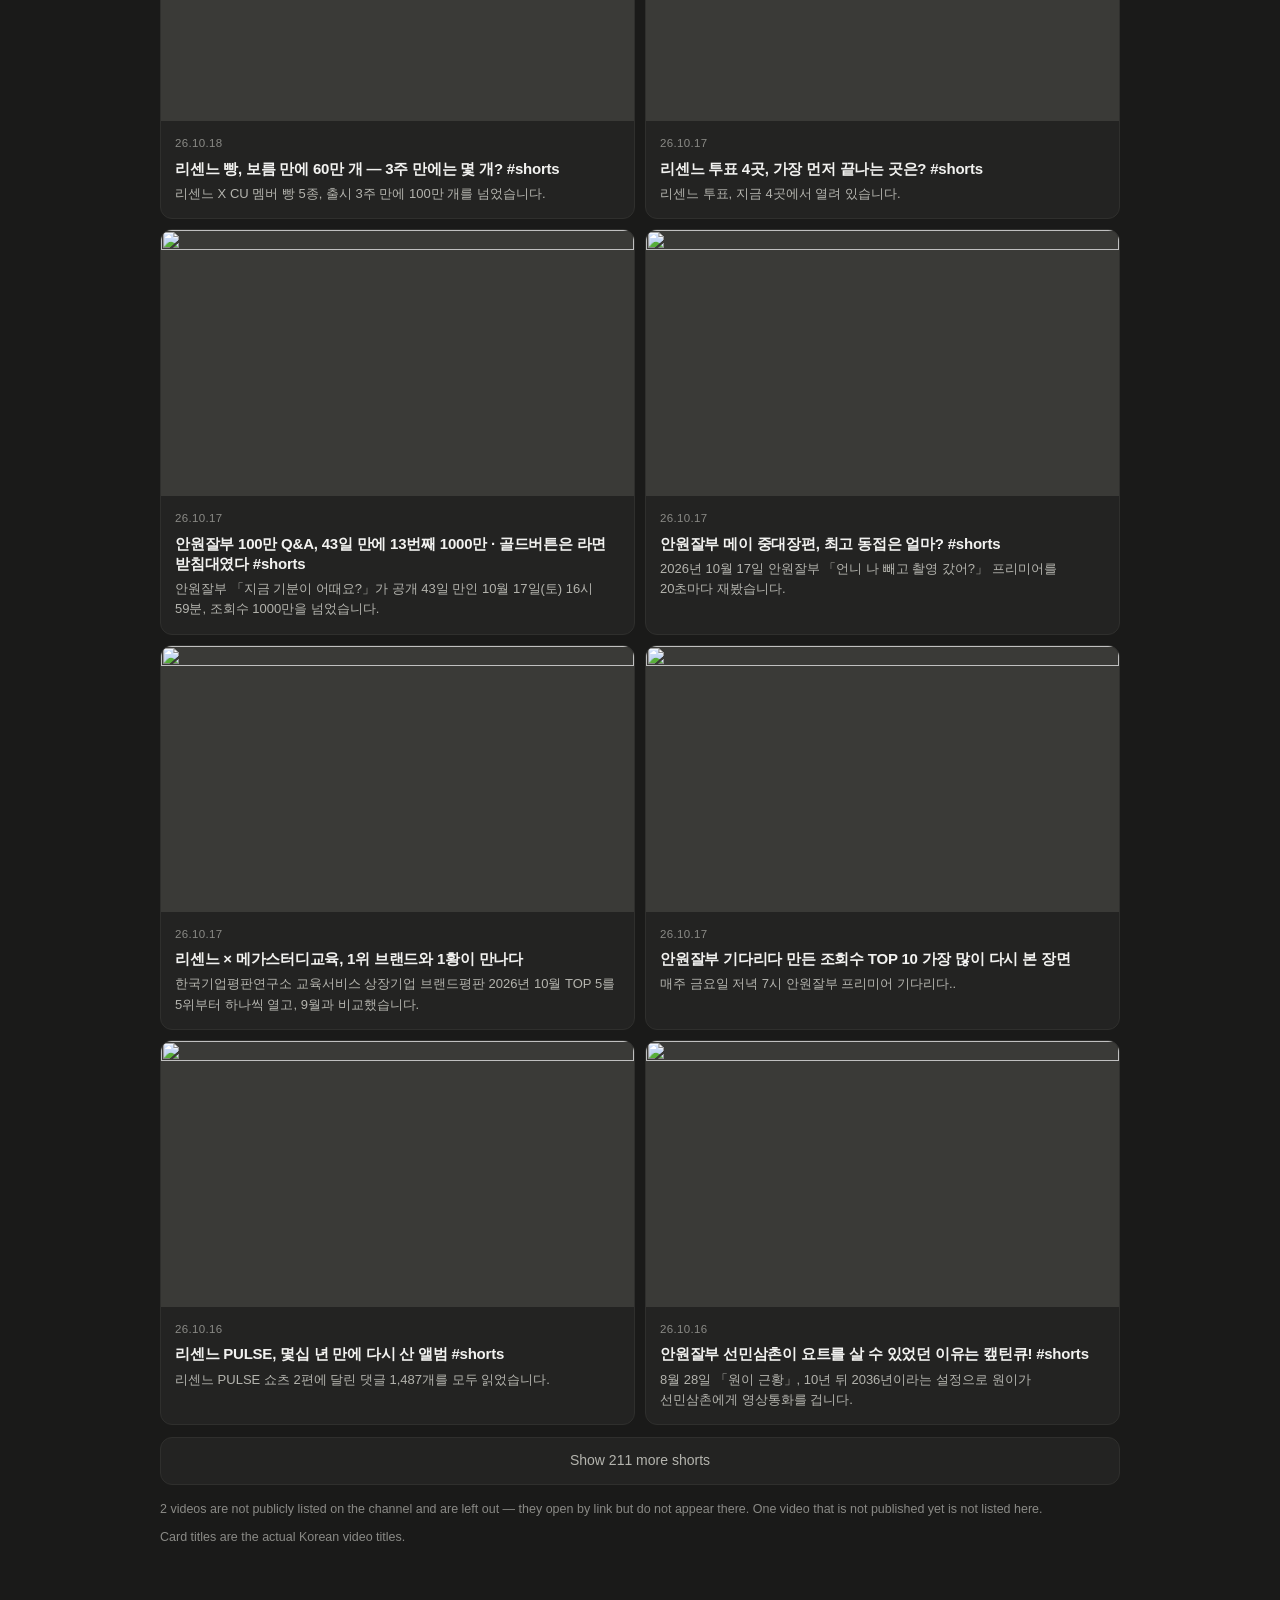
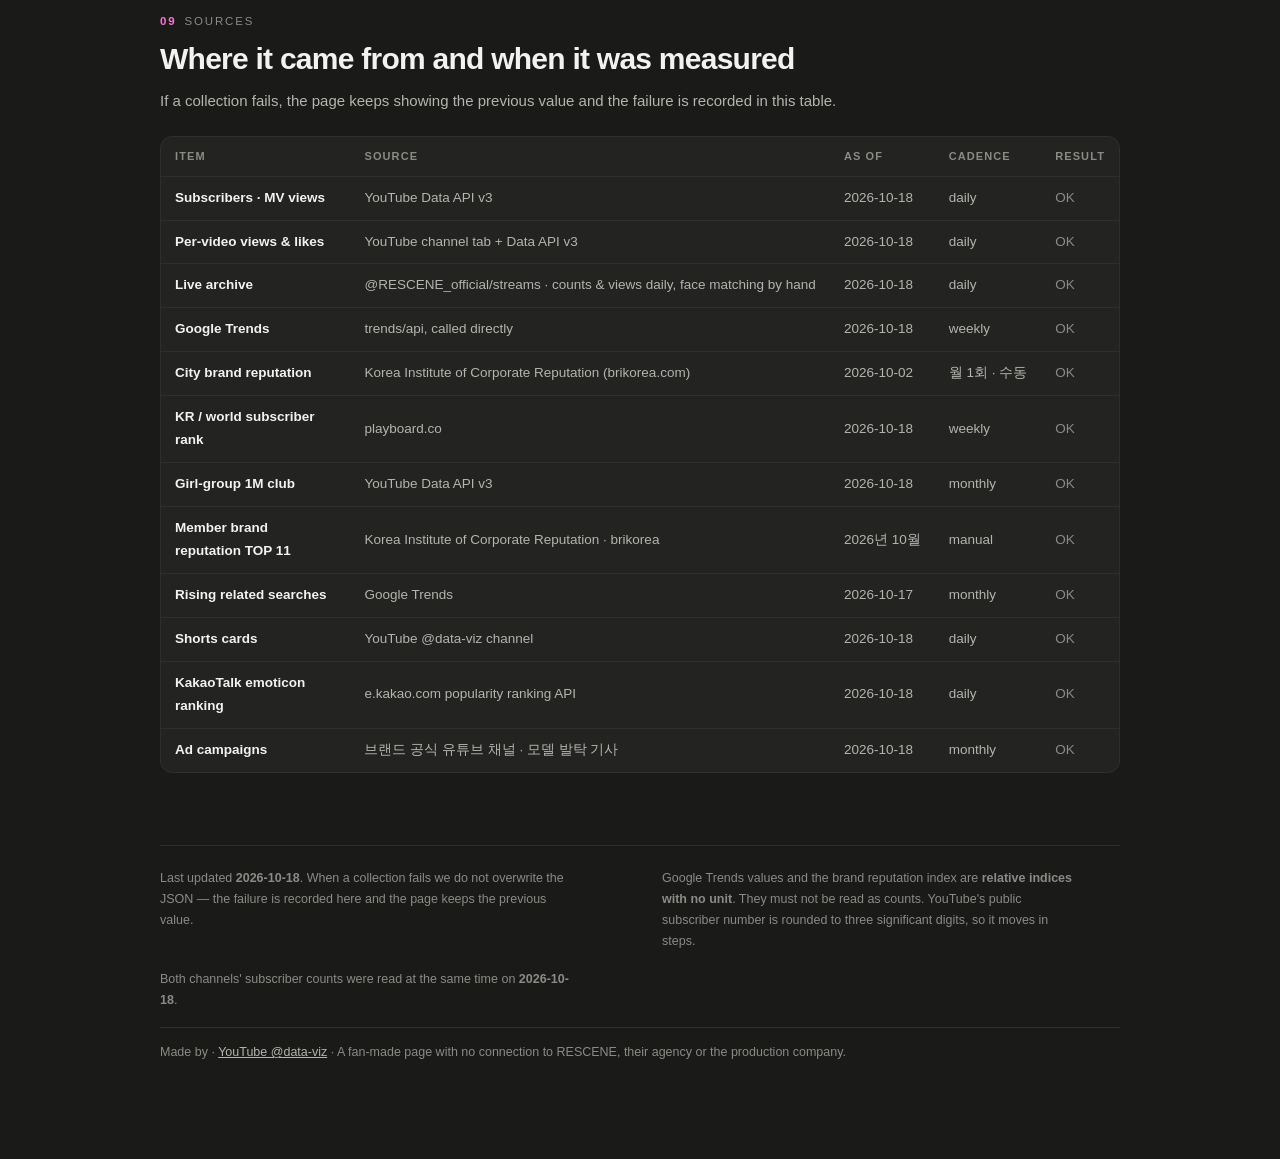
==== commit 0eb989d4: "스토리 탭: 안원잘부 성장 스토리 — 2027 다이어리 타임라인 11칸을 편으로 연결, 구독자·조회수 매일 자동, 10/17 뒤 새 편·이정표 자동 추가, 몰·이모티콘·PULSE " ====
--- a/index.html
+++ b/index.html
@@ -112,6 +112,15 @@
 .foot{color:var(--ink-3);font-size:12.5px;margin:14px 0 0;line-height:1.6}
 .foot b{color:var(--ink-2);font-weight:600}
 
+/* ── 별도 페이지로 가는 띠 ── */
+.promo{display:flex;align-items:center;gap:14px;margin-top:10px;padding:16px 18px;text-decoration:none;
+  background:var(--surface);border:1px solid var(--pink-dim);border-radius:var(--r);transition:border-color .15s}
+.promo:hover{border-color:var(--pink)}
+.promo-ic{width:40px;height:40px;border-radius:10px;background:var(--pink);display:grid;place-items:center;font-size:20px;flex:none}
+.promo b{display:block;font-size:16px;line-height:1.35}
+.promo small{display:block;font-size:13px;color:var(--ink-3);line-height:1.45}
+.promo .arr{margin-left:auto;color:var(--pink);font-size:18px}
+
 /* ── 00 게이지 ── */
 .heroes{display:grid;gap:10px;align-items:stretch}
 @media (min-width:760px){.heroes{grid-template-columns:1fr 1fr}}
@@ -407,7 +416,7 @@
 /* 주 메뉴 */
 .tabs{position:sticky;top:0;z-index:6;background:var(--bg);margin:30px -20px 0;padding:10px 20px;border-bottom:1px solid var(--line)}
 @media (max-width:420px){.tabs{margin-inline:-16px;padding-inline:16px}}
-.tabs .row{display:grid;grid-template-columns:repeat(5,minmax(0,1fr));gap:4px;background:var(--surface);border:1px solid var(--line);border-radius:14px;padding:4px}
+.tabs .row{display:grid;grid-template-columns:repeat(6,minmax(0,1fr));gap:4px;background:var(--surface);border:1px solid var(--line);border-radius:14px;padding:4px}
 .tab{border:0;background:none;cursor:pointer;border-radius:10px;padding:9px 6px 8px;display:flex;flex-direction:column;align-items:center;gap:1px;color:var(--ink-3);min-width:0;font:inherit}
 .tab b{font-size:15px;font-weight:700;letter-spacing:-.01em;white-space:nowrap}
 .tab small{font-size:11.5px;white-space:nowrap;overflow:hidden;text-overflow:ellipsis;max-width:100%}
@@ -415,6 +424,8 @@
 .tab[aria-selected="true"]{background:var(--ink);color:#1a1a19}
 .tab[aria-selected="true"] small{color:#55554f}
 @media (max-width:620px){.tab small{display:none}.tab b{font-size:14px}.tab{padding:9px 2px}}
+/* 탭이 6개라 폰에서는 「YouTube」가 칸을 넘친다(390px en·ja) — 좁은 화면만 글자를 줄인다 */
+@media (max-width:440px){.tabs .row{gap:2px;padding:3px}.tab{padding:9px 0}.tab b{font-size:12.5px;letter-spacing:-.03em}}
 .tabpane[hidden]{display:none}
 .tabpane .chtabs{position:static;margin-top:22px}
 
@@ -504,12 +515,20 @@
     <button type="button" class="tab" role="tab" data-tab="music" aria-selected="false" tabindex="-1"><b data-i18n="tab.music">음원</b><small data-i18n="tab.music.sub">멜론 · MV</small></button>
     <button type="button" class="tab" role="tab" data-tab="ad" aria-selected="false" tabindex="-1"><b data-i18n="tab.ad">광고</b><small data-i18n="tab.ad.sub">브랜드 · 평판</small></button>
     <button type="button" class="tab" role="tab" data-tab="buzz" aria-selected="false" tabindex="-1"><b data-i18n="tab.buzz">화제</b><small data-i18n="tab.buzz.sub">검색 · 이모티콘</small></button>
+    <button type="button" class="tab" role="tab" data-tab="story" aria-selected="false" tabindex="-1"><b data-i18n="tab.story">스토리</b><small data-i18n="tab.story.sub">다이어리 · 몰 · 앨범</small></button>
   </div>
 </nav>
 <div class="tabpane" data-tab="home" role="tabpanel">
 <section id="s0">
     <div class="heroes" id="hero"></div>
   </section>
+
+<!-- 스토리 탭으로 가는 띠. 구역 번호를 세지 않도록 section 이 아니다 -->
+<a class="promo" href="#story" data-go="story">
+  <span class="promo-ic">📔</span>
+  <span><b data-i18n="home.story.h">안원잘부 성장 스토리</b><small data-i18n="home.story.sub">2027 다이어리 타임라인을 칸마다 그 편으로 · 몰·이모티콘·앨범 바로 가기</small></span>
+  <span class="arr">→</span>
+</a>
 
   
 <section id="s1">
@@ -799,6 +818,13 @@
   </section>
 
   
+</div>
+<div class="tabpane" data-tab="story" role="tabpanel" hidden>
+  <!-- 안원잘부 성장 스토리 — story.html 을 그대로 끼운다(멜론 차트와 같은 방식).
+       story.html 은 혼자서도 열리는 페이지이고, ?embed=1 이면 머리 줄을 숨기고 제 높이를 알려 준다.
+       section 이 아니어서 구역 번호를 세지 않는다. 나라말을 바꾸면 주소를 다시 써서 새로 읽힌다. -->
+  <iframe id="story-frame" data-src="story.html?embed=1" title="안원잘부 성장 스토리" loading="lazy"
+          style="width:100%;border:0;display:block;height:4200px;margin-top:8px;background:var(--bg)"></iframe>
 </div>
 <section id="s9">
     <p class="eyebrow"><b>09</b> <span data-i18n="s9.eye">출처</span></p>
@@ -1904,7 +1930,7 @@
    위 스크립트의 것을 그대로 쓴다 — $ · el · 날 · D · 상태 · 전환 · t · 이름 · 낱 · 만 · 콤마.
    여기서 다시 정의하면 이름이 겹쳐 페이지가 죽는다.
    ═══════════════════════════════════════════════════════════════════════ */
-const 탭목록 = ["home", "youtube", "music", "ad", "buzz"];
+const 탭목록 = ["home", "youtube", "music", "ad", "buzz", "story"];
 const 광고멤버들 = ["원이", "리브", "미나미", "메이", "제나"];
 let 지금탭 = "home", 광고 = null, 광고멤버 = "전체";
 
@@ -2179,7 +2205,26 @@
   var h = e.data && e.data["멜론차트높이"];
   var fr = document.getElementById("sm-frame");
   if (fr && typeof h === "number" && h > 200 && h < 6000) fr.style.height = h + "px";
+  /* story.html 도 같은 방식 — 타임라인이 길어 상한을 넉넉히 둔다 */
+  var sh = e.data && e.data["스토리높이"];
+  var sf = document.getElementById("story-frame");
+  if (sf && typeof sh === "number" && sh > 200 && sh < 20000) sf.style.height = sh + "px";
 });
+/* 스토리 탭의 iframe 은 나라말을 주소로 받는다. 지금 나라말과 다르면 다시 쓴다(처음 한 번 + 바꿀 때마다) */
+(function () {
+  var sf = document.getElementById("story-frame");
+  if (!sf) return;
+  var 처음 = true;
+  function 맞추기() {
+    /* LANG 은 데이터를 다 받은 뒤에 정해진다 — 처음에는 같은 규칙(첫나라말)으로 직접 고른다 */
+    var 말 = 처음 ? 첫나라말() : LANG; 처음 = false;
+    var 주소 = sf.dataset.src + "&lang=" + 말;
+    if (sf.getAttribute("src") !== 주소) sf.setAttribute("src", 주소);
+  }
+  맞추기();
+  var 줄 = document.getElementById("langs");
+  if (줄) 줄.addEventListener("click", function () { setTimeout(맞추기, 0); });
+})();
 </script>
 </body>
 </html>
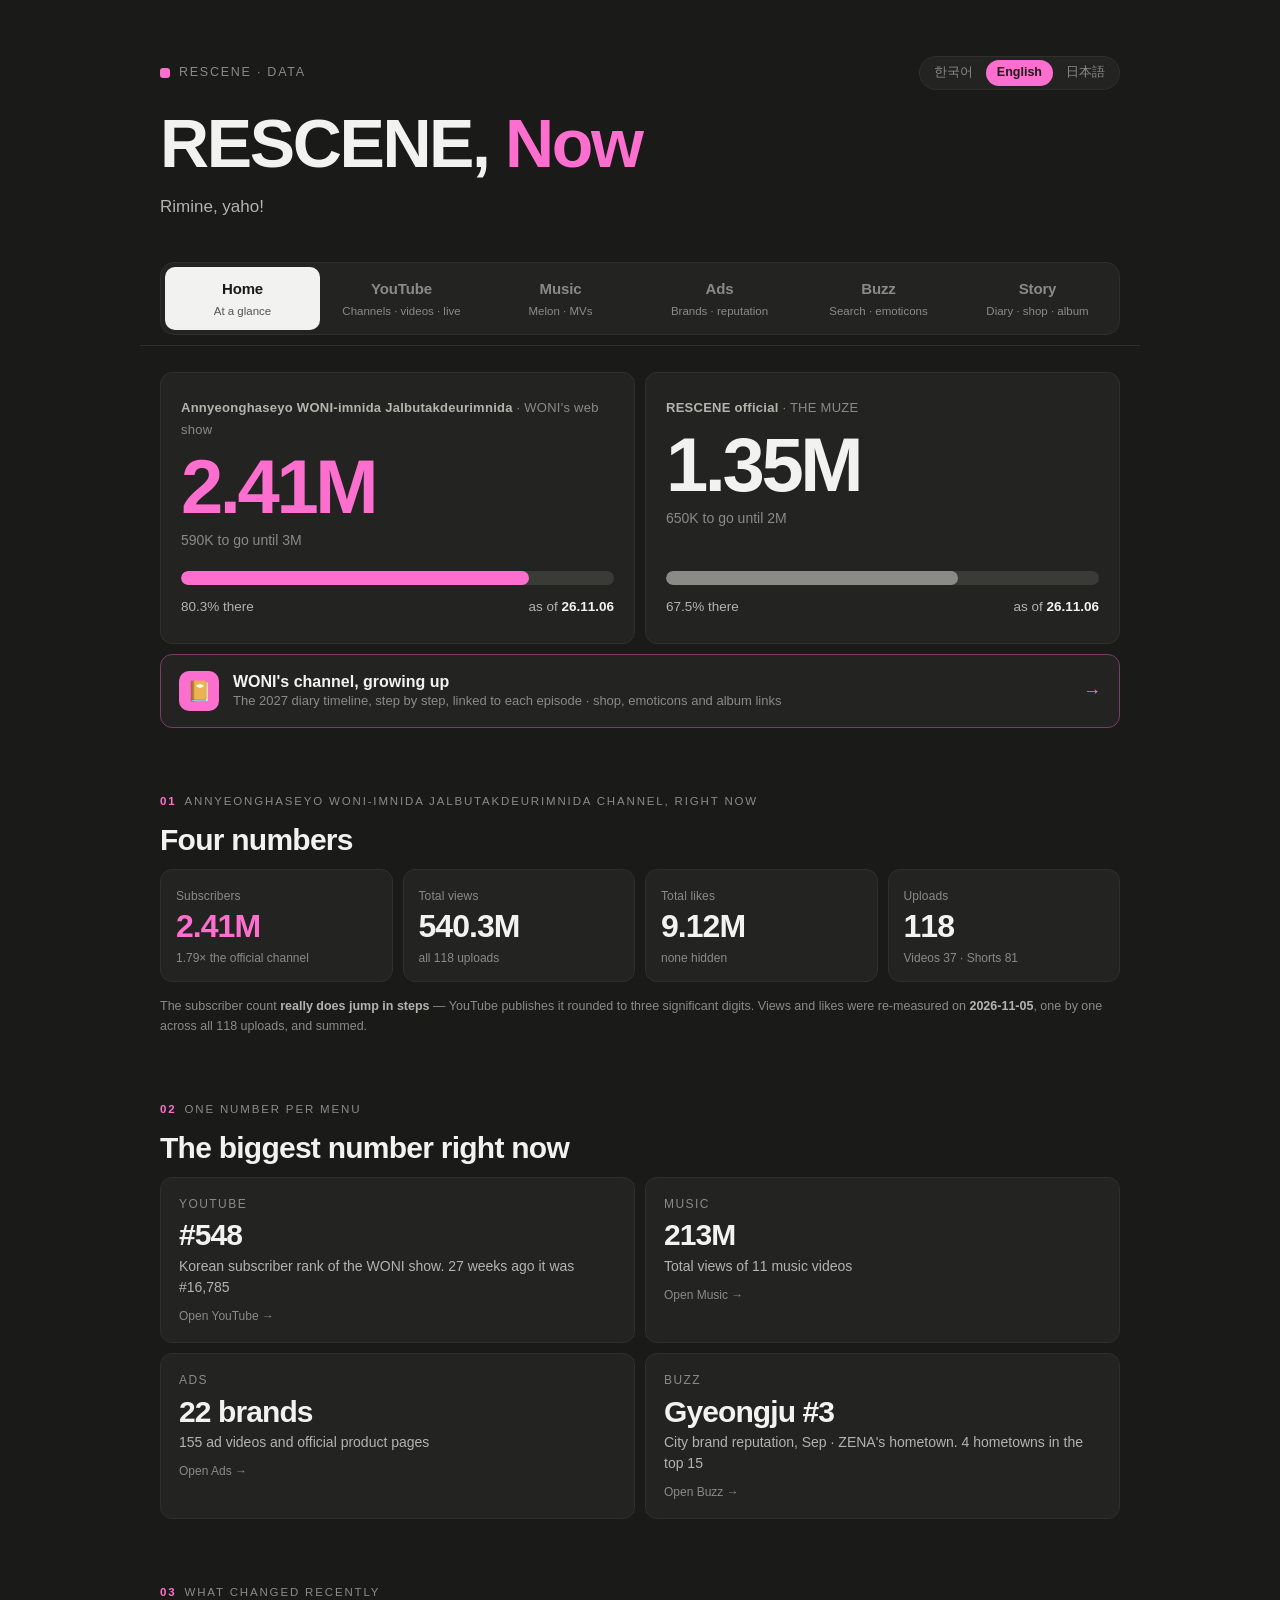
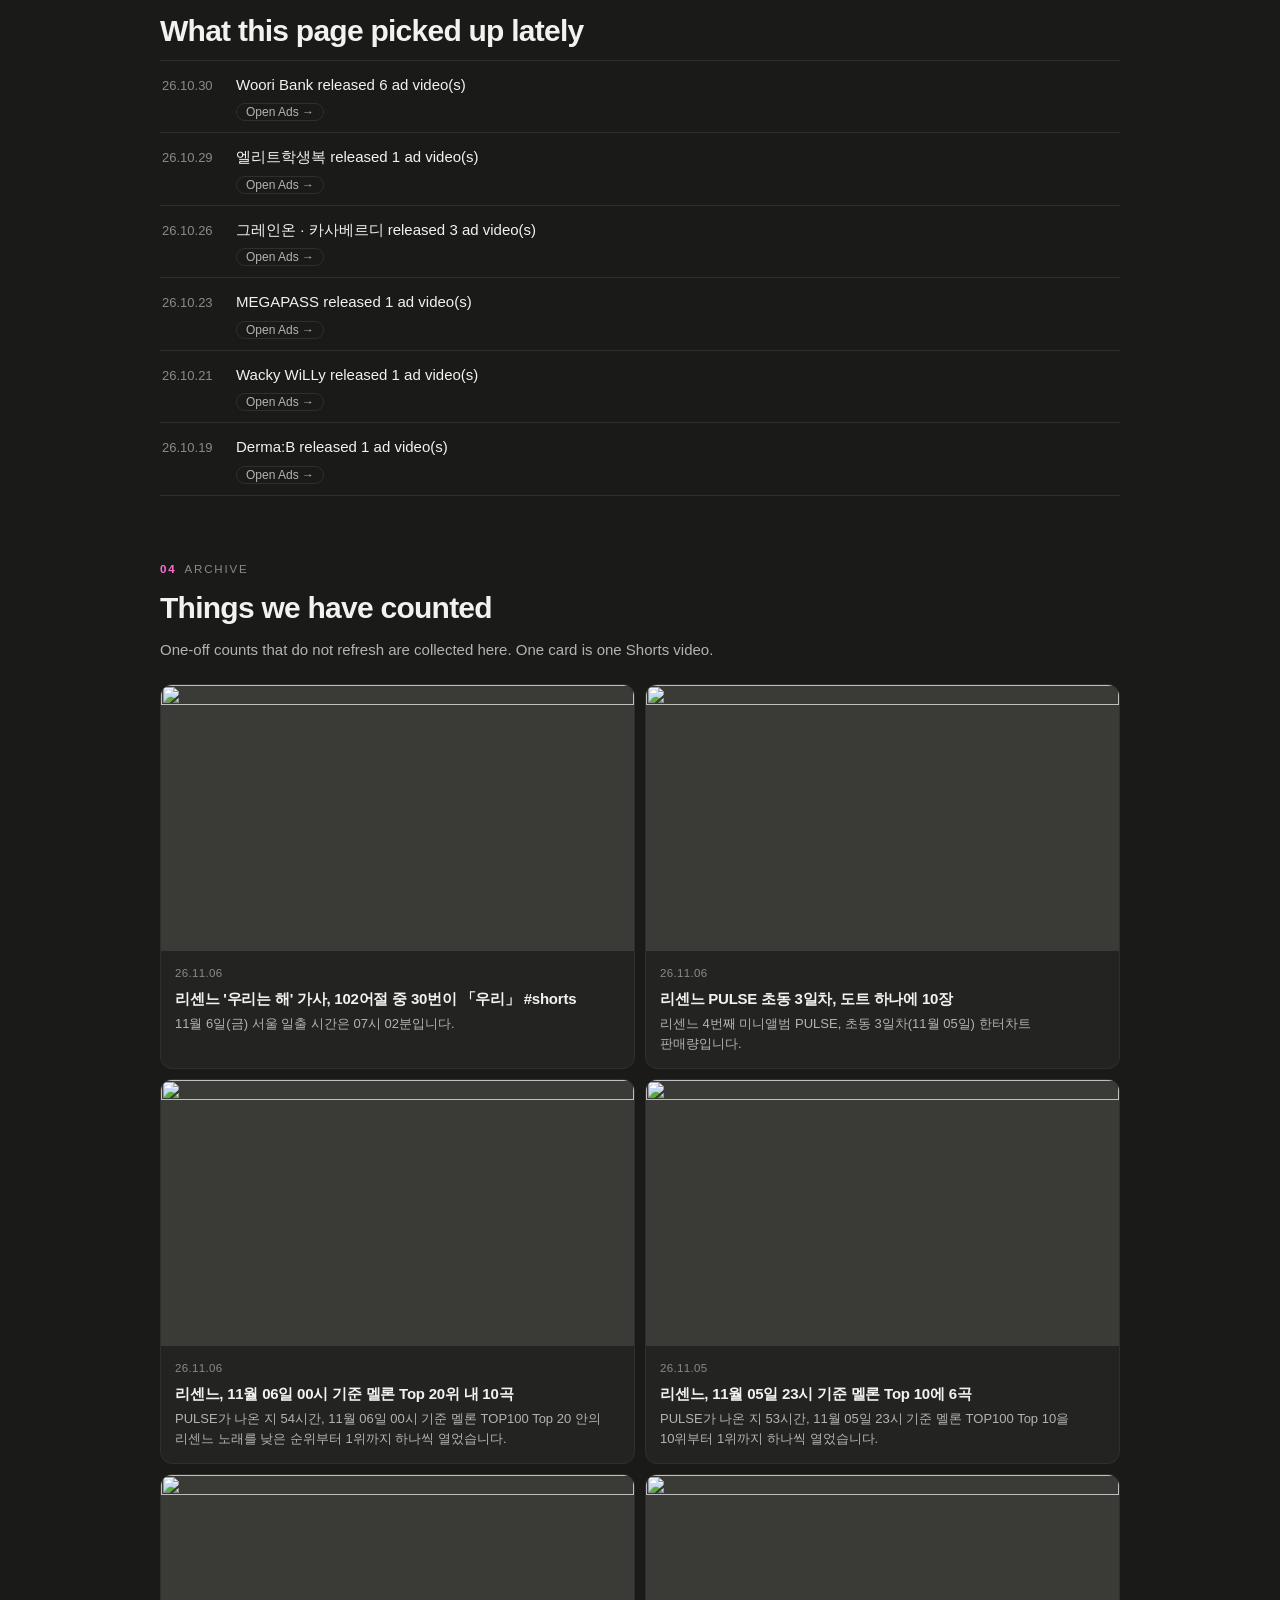
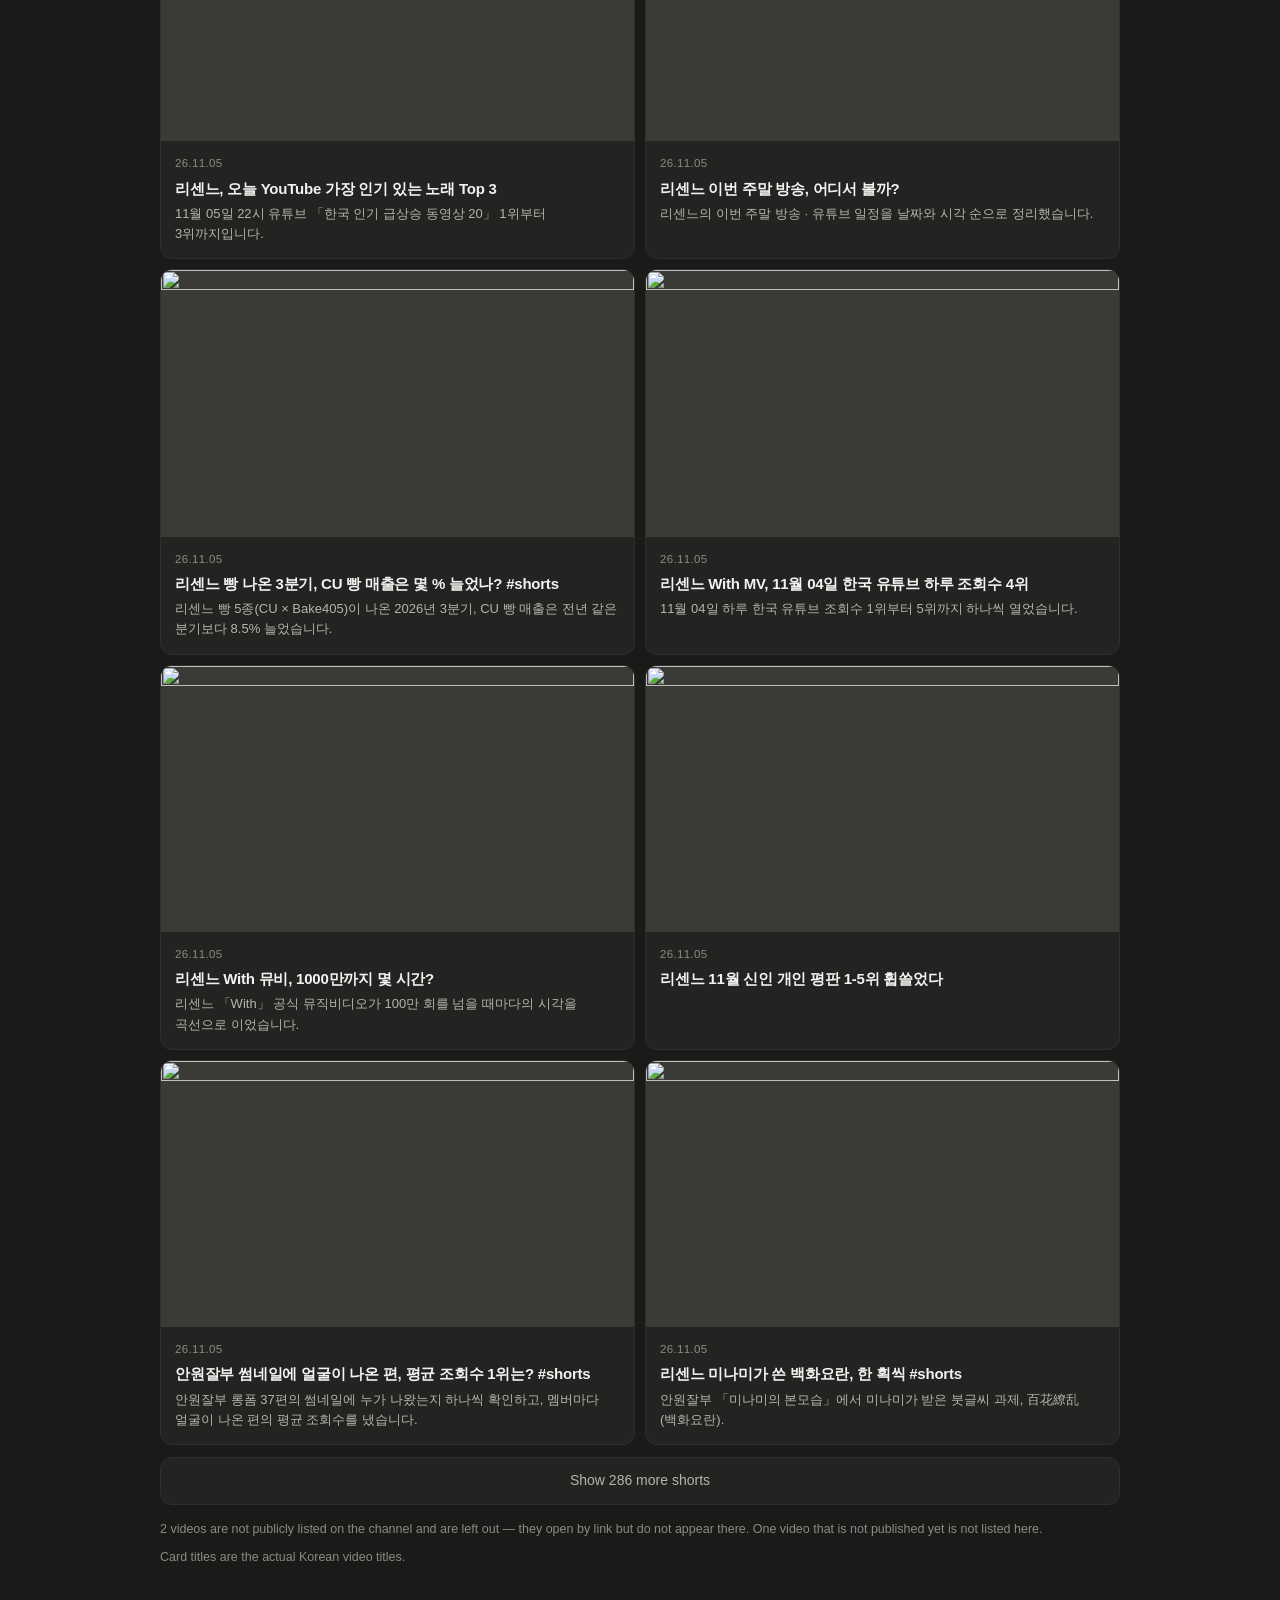
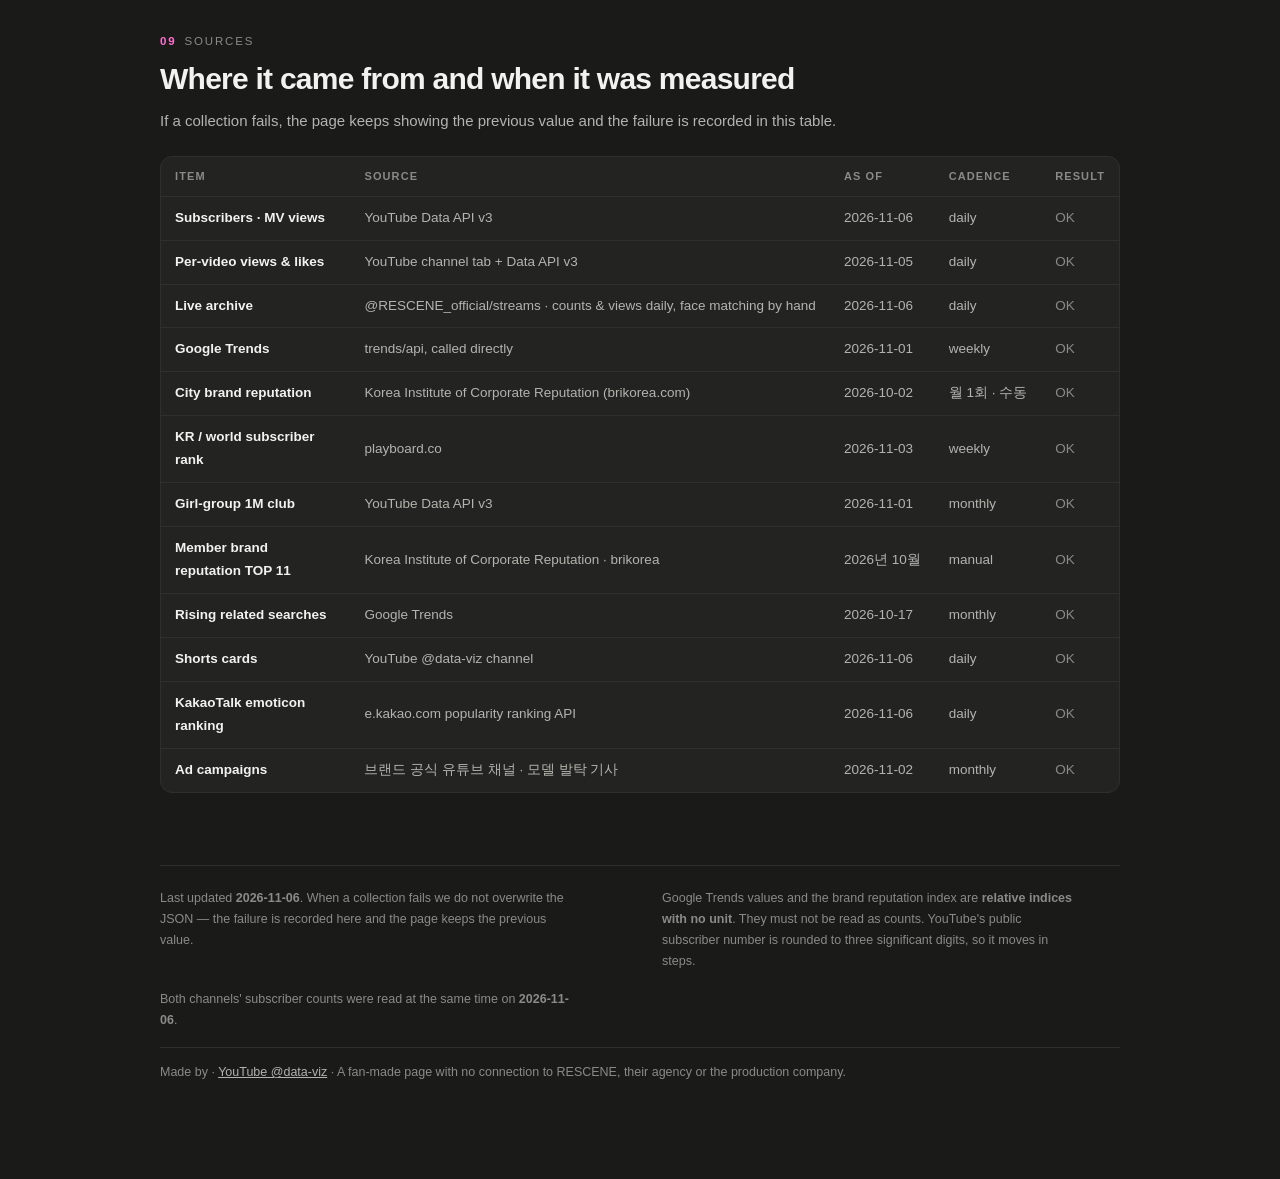
==== commit cb6e9931: "음원 탭에 멜론 일간 리센느 곡 구역 추가 · 라이브 「누가 나오나」 막대 폭 복구(.mem 클래스 충돌 → 광고 칩 .adchips) Co-Authored-By: Claude O" ====
--- a/index.html
+++ b/index.html
@@ -357,7 +357,32 @@
 /* ── 라이브 아카이브 ── */
 .subhead{font-size:17px;font-weight:700;letter-spacing:-.015em;margin:34px 0 6px}
 .pane{position:relative}                 /* 툴팁이 이 안에서 자리를 잡는다 */
-.row.mem{grid-template-columns:58px 1fr auto}
+.row.mem{grid-template-columns:58px 1fr auto}   /* 클래스 이름 .mem 을 다른 곳에 다시 쓰지 말 것 — 광고 칩이 .mem 을 쓸 때 이 이 줄을 flex 로 덮어 막대가 왼쪽에 몰렸다(261106) */
+/* ── 멜론 일간 — 순위 · 곡 · 1~100위 띠(로그 눈금) · 등락. 띠가 남은 폭을 다 쓴다 ── */
+.row.mdrow{grid-template-columns:44px minmax(150px,330px) 1fr 64px;gap:14px}
+.mdaxis{display:grid;grid-template-columns:44px minmax(150px,330px) 1fr 64px;gap:14px;padding:0 4px;margin-top:10px}
+.mdrow .rk{font-size:20px;font-weight:800;color:var(--pink);width:auto;text-align:right;font-variant-numeric:tabular-nums}
+.mdrow .nm{margin-bottom:2px;color:var(--ink);font-weight:600}
+.mdrow .meta{margin-top:0}
+.mdstrip,.mdticks{position:relative;height:22px}
+.mdstrip::before{content:"";position:absolute;left:0;right:0;top:10px;height:2px;background:var(--track);border-radius:1px}
+.mdstrip i{position:absolute;top:7px;width:8px;height:8px;margin-left:-4px;border-radius:50%;background:var(--ink-3);opacity:.45}
+.mdstrip i.now{top:4px;width:14px;height:14px;margin-left:-7px;background:var(--pink);opacity:1;box-shadow:0 0 0 3px var(--bg)}
+.mdticks{height:16px;font-size:11px;color:var(--ink-3)}
+.mdticks span{position:absolute;transform:translateX(-50%);white-space:nowrap}
+.mdticks span:first-child{transform:none}
+.mdticks span:last-child{transform:translateX(-100%)}
+.mdchg{font-size:13.5px;font-weight:700;text-align:right;white-space:nowrap;font-variant-numeric:tabular-nums}
+.mdchg.up{color:#ff5a5a}.mdchg.down{color:#5aa0ff}.mdchg.same{color:var(--ink-3)}.mdchg.new{color:var(--pink)}
+@media (max-width:620px){
+  .row.mdrow,.mdaxis{grid-template-columns:34px 1fr 52px;gap:10px}
+  .mdrow .mdstrip,.mdaxis .mdticks{grid-column:2 / 3}
+  .mdrow .mid{grid-column:2 / 3}
+  .mdrow .mdchg{grid-row:1;grid-column:3}
+  .mdaxis>span:not(.mdticks){display:none}
+  .mdaxis .mdticks{grid-column:2 / 3}
+  .mdticks .t50{display:none}
+}
 .row .who{font-size:14.5px;color:var(--ink);font-weight:700}
 /* 누적 막대 — 단독은 제 색, 함께는 무채색. 색이 곧 범례다 */
 .bar.stack{display:flex;gap:0}
@@ -474,10 +499,10 @@
 .nmrow{display:flex;justify-content:space-between;align-items:baseline;gap:10px}
 .nmrow b{font-size:19px;font-weight:800;letter-spacing:-.02em}
 .nmrow span{font-size:12.5px;color:var(--ink-3);text-align:right}
-.mem{display:flex;flex-wrap:wrap;gap:4px}
-.mem i{font-style:normal;font-size:12px;border:1px solid var(--pink-dim);color:var(--pink);border-radius:999px;padding:1px 9px}
-.mem i.all{background:var(--pink);color:#1a1a19;border-color:var(--pink);font-weight:700}
-.mem i.unk{border-color:var(--line);color:var(--ink-3)}
+.adchips{display:flex;flex-wrap:wrap;gap:4px}
+.adchips i{font-style:normal;font-size:12px;border:1px solid var(--pink-dim);color:var(--pink);border-radius:999px;padding:1px 9px}
+.adchips i.all{background:var(--pink);color:#1a1a19;border-color:var(--pink);font-weight:700}
+.adchips i.unk{border-color:var(--line);color:var(--ink-3)}
 .lk{display:flex;flex-wrap:wrap;gap:6px;margin-top:auto;padding-top:4px}
 .lk a{font-size:13px;text-decoration:none;border:1px solid var(--line);border-radius:8px;padding:6px 11px;color:var(--ink);background:var(--bg)}
 .lk a:hover{border-color:var(--ink-3)}
@@ -693,6 +718,20 @@
   </section>
 
   
+<section id="md" hidden>
+    <p class="eyebrow"><b>03</b> <span data-i18n="md.eye">멜론 일간차트</span></p>
+    <h2 id="md-h"></h2>
+    <p class="sub" id="md-sub"></p>
+    <div class="legend">
+      <span><i style="background:var(--pink)"></i><span data-i18n="md.lg.now">기준일 순위</span></span>
+      <span><i style="background:var(--ink-3)"></i><span data-i18n="md.lg.past">수집한 지난 날</span></span>
+    </div>
+    <div class="mdaxis" aria-hidden="true"><span></span><span></span><span class="mdticks" id="md-ticks"></span><span></span></div>
+    <div class="rows" id="md-rows"></div>
+    <p class="foot" id="md-foot"></p>
+  </section>
+
+  
 <section id="sm">
     <p class="eyebrow"><b>02</b> <span data-i18n="sm.eye">멜론 주간차트</span></p>
     <h2 data-i18n="sm.h">주간 TOP10 안에 리센느가 3곡</h2>
@@ -909,12 +948,15 @@
   if(방문 == null) return;
   const v = $("#visits");
   v.innerHTML = "";
-  v.append(t("hdr.visits", 콤마(방문.사람)),
-           el("span", "views", t("hdr.views", 콤마(방문.조회))));
+  // GoatCounter 2 의 공개 카운터는 count 와 count_unique 가 둘 다 방문자 수다(261018 실측 171/171).
+  // 조회가 방문자보다 클 때만 따로 적는다 — 같은 값을 「조회」로 두 번 보이면 없는 정보가 된다.
+  const 조회있음 = 방문.조회 > 방문.사람;
+  v.append(t("hdr.visits", 콤마(방문.사람)));
+  if(조회있음) v.append(el("span", "views", t("hdr.views", 콤마(방문.조회))));
   v.title = t("hdr.visits.title", GC시작);
   v.hidden = false;
   const f = $("#ft-visits");
-  f.innerHTML = t("ft.visits", GC시작);      // 문구 안에 <b> 가 있다
+  f.innerHTML = t("ft.visits", GC시작, 조회있음);      // 문구 안에 <b> 가 있다
   f.hidden = false;
 }
 const $ = s => document.querySelector(s);
@@ -2022,7 +2064,7 @@
                             .filter(Boolean).join(" · ")));
   몸.append(줄);
 
-  const 멤 = el("div", "mem");
+  const 멤 = el("div", "adchips");
   // 기사에 그룹 이름만 있는 곳은 멤버를 추측하지 않는다 — 멤버 딱지처럼 보이면 안 된다
   if(멤버미확인(a))      멤.append(el("i", "unk", t("ad.mem.unk")));
   else if(전원인가(a))   멤.append(el("i", "all", t("ad.mem.all")));
@@ -2187,15 +2229,56 @@
   탭보이기(처음.탭);
 
   /* 광고는 따로 받는다 — 이 파일이 없거나 늦어도 나머지 화면은 그대로 뜬다 */
+  fetch("data/melon_daily.json", {cache:"no-cache"})
+    .then(r => r.ok ? r.json() : Promise.reject(r.status))
+    .then(j => { 멜론일간 = j; 그리기_멜론일간(); 번호매기기(); })
+    .catch(()=>{ 멜론일간 = null; 그리기_멜론일간(); });
+
   fetch("data/ads.json", {cache:"no-cache"})
     .then(r => r.ok ? r.json() : Promise.reject(r.status))
     .then(j => { 광고 = j; 그리기_ads(); 그리기_digest(); 그리기_feed(); 번호매기기(); })
     .catch(()=>{ 광고 = null; 그리기_ads(); });
 })();
 
+/* ─────────────────────────────────────────── 멜론 일간 — 리센느 곡만
+   data/melon_daily.json 은 따로 받는다(없으면 구역을 숨긴다). 만드는 곳: Rescene+escene-now_멜론일간.py */
+let 멜론일간 = null;
+const 순위x = r => (Math.log(r) / Math.log(100) * 100);      // 1위 = 0%, 100위 = 100% — 로그라 상위권이 한쪽에 몰리지 않는다
+function 날짜점(s){ return s.slice(5).replace("-", "."); }      // 2026-11-04 → 11.04 (두 자리)
+function 그리기_멜론일간(){
+  const sec = $("#md"); const j = 멜론일간;
+  if(!sec) return;
+  if(!j || !j.곡 || !j.곡.length){ sec.hidden = true; return; }
+  sec.hidden = false;
+  const 곡 = j.곡, 최고 = 곡[0];
+  $("#md-h").textContent = t("md.h", 날짜점(j.기준), 곡.length);
+  $("#md-sub").textContent = t("md.sub", 최고.곡, 최고.순위, 곡.filter(c=>c.순위<=10).length, 곡.filter(c=>c.순위<=30).length);
+  $("#md-ticks").innerHTML = [1,2,5,10,20,50,100].map(r=>`<span class="t${r}" style="left:${순위x(r).toFixed(2)}%">${t("md.tick", r)}</span>`).join("");
+  const c = $("#md-rows"); c.innerHTML = "";
+  곡.forEach(x=>{
+    const a = el("a", "row mdrow");
+    a.href = `https://www.melon.com/song/detail.htm?songId=${x.곡ID}`; a.target = "_blank"; a.rel = "noopener";
+    a.setAttribute("aria-label", t("md.aria", x.곡, x.순위, x.최고));
+    a.append(el("span", "rk", String(x.순위)));
+    const mid = el("div", "mid");
+    mid.append(el("div", "nm", x.곡));
+    const meta = el("div", "meta"); meta.innerHTML = t("md.meta", x.앨범 || "", x.최고, 날짜점(x.최고일), x.차트인일수);
+    mid.append(meta); a.append(mid);
+    const st = el("div", "mdstrip");
+    x.이력.forEach(([d, r])=>{ if(d === j.기준) return; const i = el("i"); i.style.left = 순위x(r).toFixed(2)+"%"; i.title = `${날짜점(d)} ${r}`; st.append(i); });
+    const now = el("i", "now"); now.style.left = 순위x(x.순위).toFixed(2)+"%"; st.append(now);
+    a.append(st);
+    const 기호 = {up:"▲ "+x.등락칸, down:"▼ "+x.등락칸, same:"–", new:"NEW"}[x.등락] || "";
+    a.append(el("span", "mdchg " + (x.등락||""), 기호));
+    c.append(a);
+  });
+  $("#md-foot").innerHTML = t("md.foot", 날짜점(j.첫날), j.수집일수, j.수집시각.slice(5).replace("-", ".").replace(" ", " "));
+}
+
 /* 나라말을 바꾸면 값이 든 문장은 전부 다시 만든다 — 새 화면도 그 줄에 끼운다 */
 모두그리기 = (function(옛){
-  return function(){ 옛(); 그리기_개편(); };
+  return function(){ 옛(); 그리기_개편(); 그리기_멜론일간(); };
 })(모두그리기);
 
 </script>
